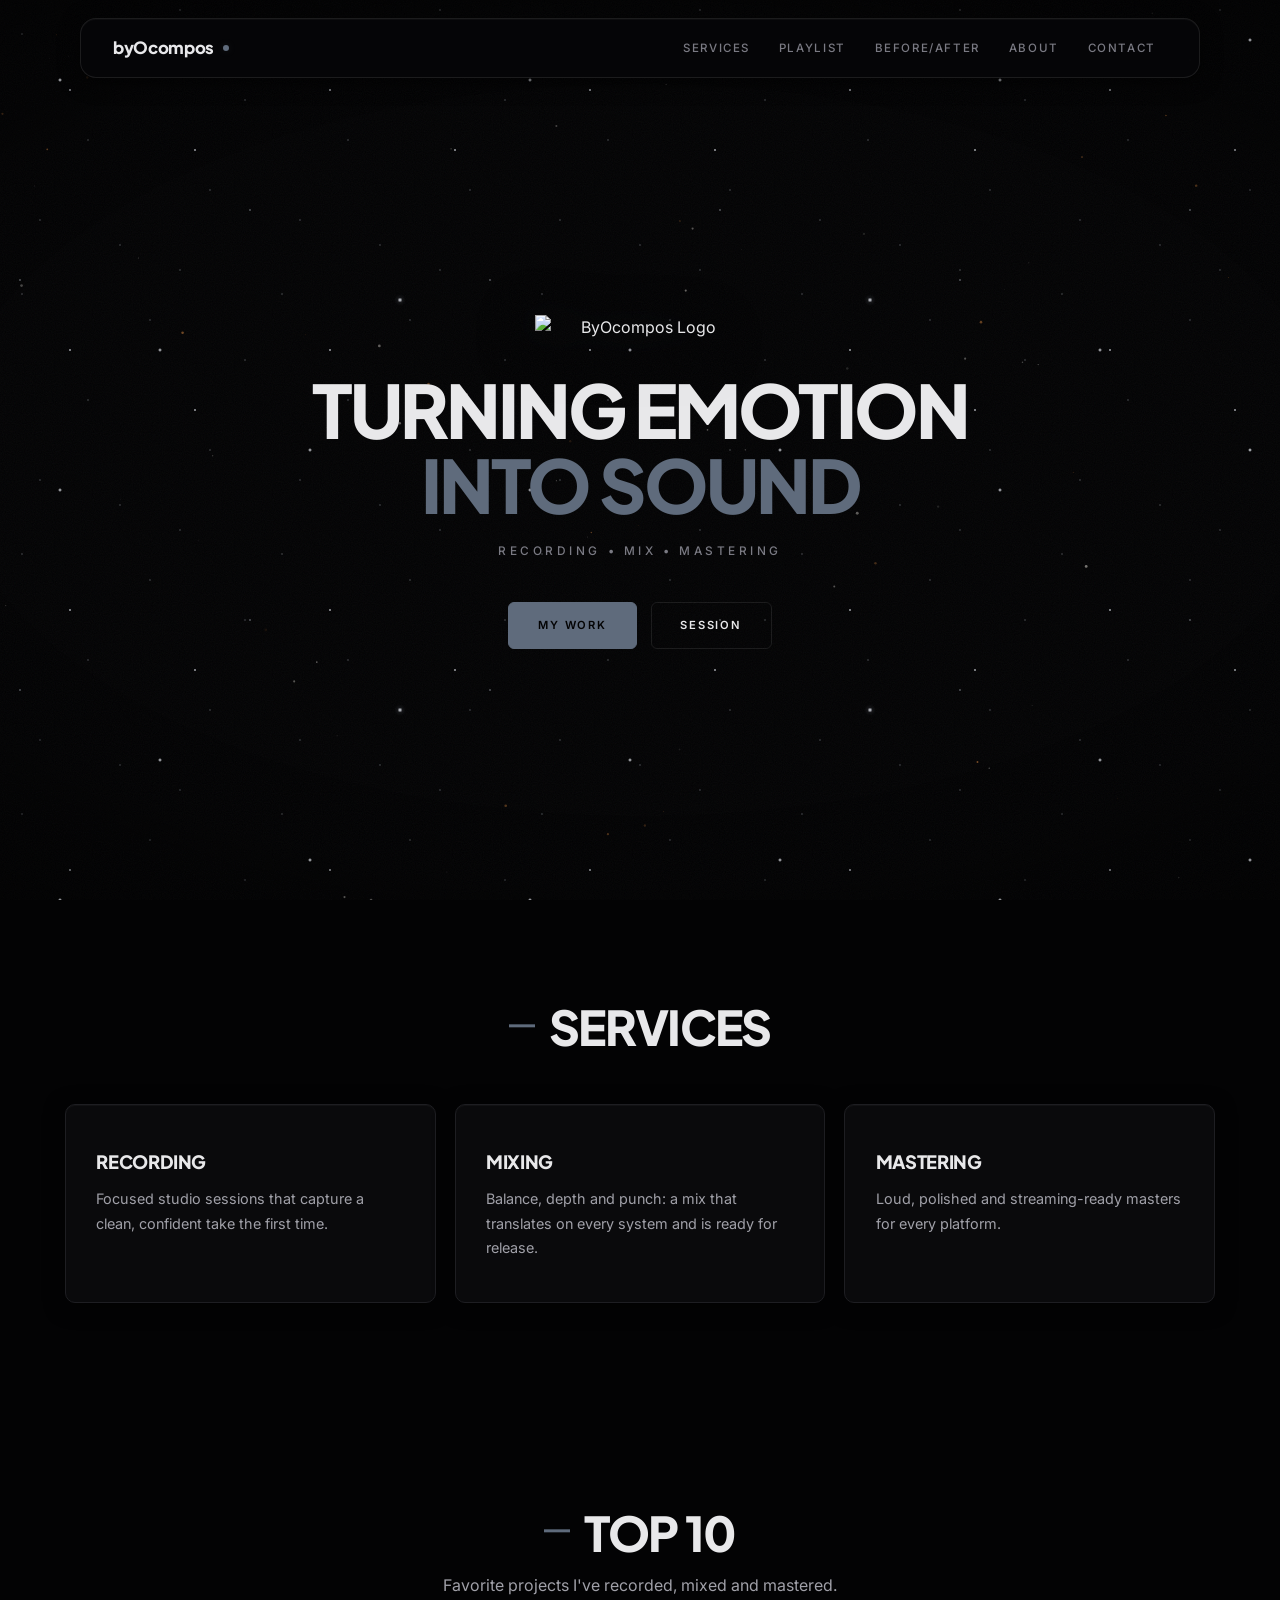
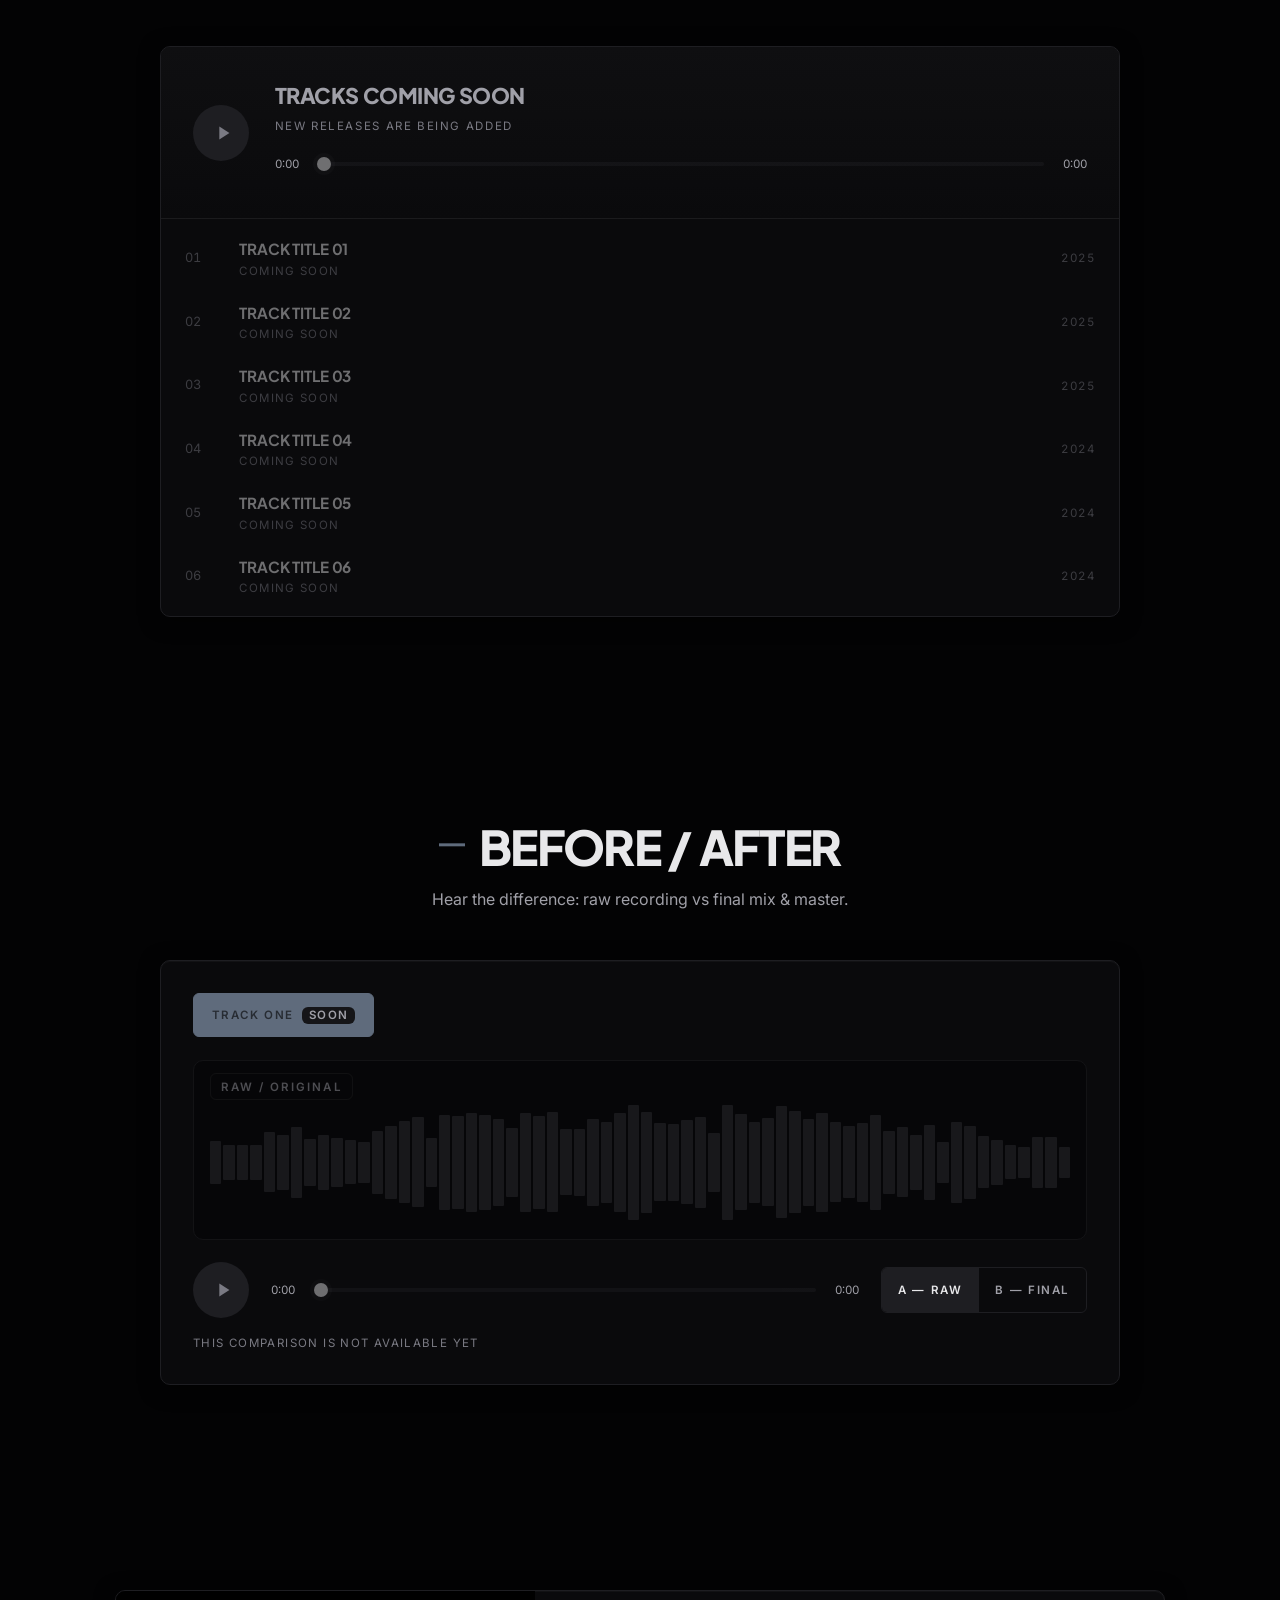
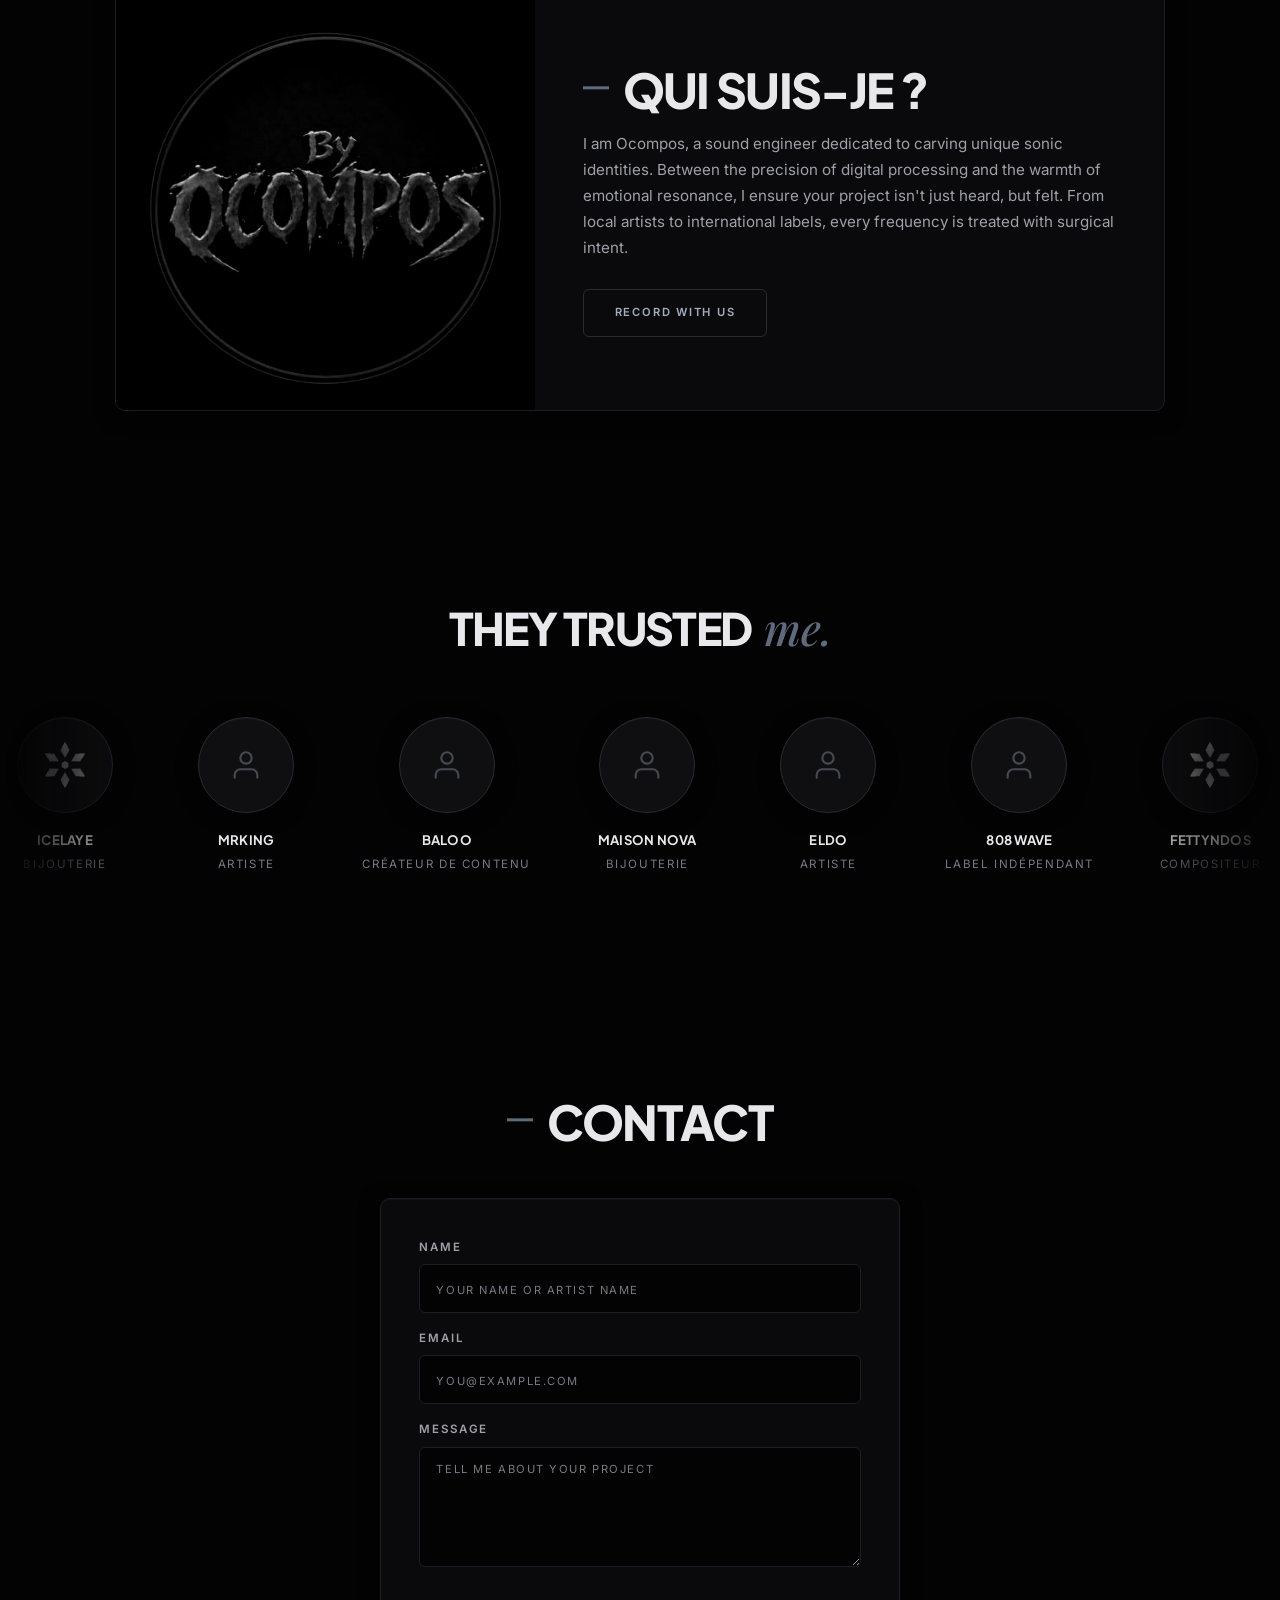
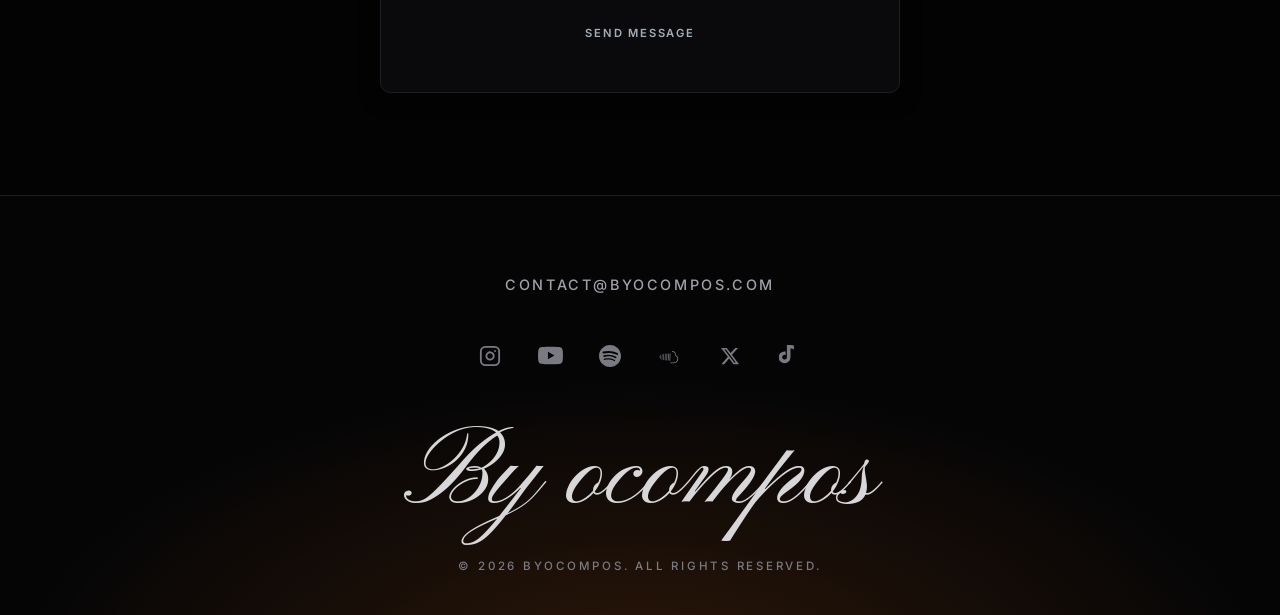
==== index.html @ 49b9fc04 "Snapshot site before portfolio refactor Co-Authored-By: Claude Opus 5.5 <noreply@anthropic.com>" ====
<!DOCTYPE html>
<html lang="en">

<head>
  <meta charset="utf-8" />
  <meta name="viewport" content="width=device-width, initial-scale=1" />
  <title>By Ocompos — Audio Engineer | Mix, Mastering & Sound Design</title>
  <meta name="description"
    content="Professional audio engineer specializing in mixing, mastering, and sound design for artists and film." />

  <!-- SEO / Meta tags -->
  <link rel="canonical" href="https://byocompos.com/" />
  <link rel="icon" href="favicon.ico" type="image/x-icon" />

  <!-- Open Graph -->
  <meta property="og:type" content="website" />
  <meta property="og:url" content="https://byocompos.com/" />
  <meta property="og:title" content="ByOcompos — Audio Engineer" />
  <meta property="og:description"
    content="Professional audio engineer specializing in mixing, mastering, and sound design for artists and film." />
  <meta property="og:image" content="https://byocompos.com/og-image.jpg" />

  <!-- Twitter Card -->
  <meta name="twitter:card" content="summary_large_image" />
  <meta name="twitter:url" content="https://byocompos.com/" />
  <meta name="twitter:title" content="ByOcompos — Audio Engineer" />
  <meta name="twitter:description"
    content="Professional audio engineer specializing in mixing, mastering, and sound design for artists and film." />
  <meta name="twitter:image" content="https://byocompos.com/og-image.jpg" />

  <!-- Fonts -->
  <link rel="preconnect" href="https://fonts.googleapis.com">
  <link rel="preconnect" href="https://fonts.gstatic.com" crossorigin="anonymous">
  <link
    href="https://fonts.googleapis.com/css2?family=Roboto:wght@500;600&family=Inter:wght@400;500;600&family=Plus+Jakarta+Sans:wght@700;800&family=Playfair+Display:ital,wght@1,500&family=Pinyon+Script&display=swap"
    rel="stylesheet">

  <link rel="stylesheet" href="style.css">
</head>

<body>

  <a class="skip-link" href="#main">skip to content</a>

  <!-- Animated Background Canvas (kept for other sections) -->
  <canvas id="starfield"></canvas>

  <!-- Preloader -->
  <div id="preloader">
    <div class="loader-circle"></div>
  </div>

  <!-- Mobile Nav Overlay -->
  <div class="mobile-nav" id="mobile-nav">
    <a href="#services">services</a>
    <a href="#portfolio">portfolio</a>
    <a href="#sounds">sounds</a>
    <a href="#before-after">before/after</a>
    <a href="#trusted">clients</a>
    <a href="#about">about</a>
    <a href="#contact">contact</a>
  </div>

  <!-- Header -->
  <header>
    <div class="logo-txt">by<span> Ocompos</span></div>
    <nav aria-label="main">
      <a href="#services">Services</a>
      <a href="#sounds">Playlist</a>
      <a href="#before-after">Before/After</a>
      <a href="#about">About</a>
      <a href="#contact">Contact</a>
    </nav>
    <button class="hamburger" type="button" aria-label="menu" aria-expanded="false" aria-controls="mobile-nav">
      <span></span><span></span><span></span>
    </button>
  </header>
    
  <main id="main">
    <!-- ========================================== -->
    <!-- HERO SECTION - 3D Interactive -->
    <!-- ========================================== -->
    <section class="hero" id="home">
      <div class="hero-container" id="hero3d">
        <!-- Starry background -->
        <div class="stars"></div>

        <!-- 3D Content -->
        <div class="hero-content" id="heroContent">
          <!-- Centered Hero Logo -->
          <div class="hero-logo-container">
            <img src="resource/logo-remove" alt="ByOcompos Logo" class="hero-logo" />
          </div>

          <h1 class="title">
            Turning Emotion <span class="highlight">Into Sound</span>
          </h1>

          <p class="subtitle">Recording • Mix • Mastering </p>

          <div>
            <a href="#sounds" class="btn btn-filled">My Work</a>
            <a href="#contact" class="btn btn-outline">Session</a>
          </div>
        </div>
      </div>
    </section>

    <!-- Services -->
    <section id="services">
      <h2 class="section-title reveal">services</h2>
      <div class="svc-grid">
        <div class="svc-item reveal">
          <h3>Recording</h3>
          <p>Focused studio sessions that capture a clean, confident take the first time.</p>
        </div>
        <div class="svc-item reveal">
          <h3>Mixing</h3>
          <p>Balance, depth and punch: a mix that translates on every system and is ready for release.</p>
        </div>
        <div class="svc-item reveal">
          <h3>Mastering</h3>
          <p>Loud, polished and streaming-ready masters for every platform.</p>
        </div>
      </div>
    </section>
    <!-- ========================================== -->
    <!-- tOP SONGS BY ME -->
    <!-- To add a track: copy one <li>, bump the number, point data-audio at the file. -->
    <!-- ========================================== -->
    <section id="sounds">
      <div class="sec-head reveal">
        <h2 class="section-title">TOP 10  </h2>
        <p class="sec-desc">Favorite  projects I've recorded, mixed and mastered.</p>
      </div>

      <div class="player reveal" data-player>
        <div class="player-main">
          <button class="player-toggle" type="button" aria-label="play" disabled>
            <svg class="icon-play" viewBox="0 0 24 24" aria-hidden="true"><path d="M8 5v14l11-7z" /></svg>
            <svg class="icon-pause" viewBox="0 0 24 24" aria-hidden="true"><path d="M6 5h4v14H6zM14 5h4v14h-4z" /></svg>
          </button>
          <div class="player-info">
            <p class="now-title">track</p>
            <p class="now-meta">&nbsp;</p>
            <div class="seek-row">
              <time class="t-cur">0:00</time>
              <input class="seek" type="range" min="0" max="100" step="0.1" value="0" aria-label="seek" disabled />
              <time class="t-dur">0:00</time>
            </div>
          </div>
        </div>

        <ol class="playlist">
          <li style="--i:1;">
            <button class="track" type="button" data-audio="resource/audio/track-01.mp3" data-title="Track title 01"
              data-meta="Mix &amp; Master · Afrobeat" data-year="2025">
              <span class="track-num">01</span>
              <span class="eq" aria-hidden="true"><i></i><i></i><i></i></span>
              <span class="track-text">
                <span class="track-title">Track title 01</span>
                <span class="track-meta">Mix &amp; Master · Afrobeat</span>
              </span>
              <span class="track-year">2025</span>
            </button>
          </li>
          <li style="--i:2;">
            <button class="track" type="button" data-audio="resource/audio/track-02.mp3" data-title="Track title 02"
              data-meta="Mix · Drill" data-year="2025">
              <span class="track-num">02</span>
              <span class="eq" aria-hidden="true"><i></i><i></i><i></i></span>
              <span class="track-text">
                <span class="track-title">Track title 02</span>
                <span class="track-meta">Mix · Drill</span>
              </span>
              <span class="track-year">2025</span>
            </button>
          </li>
          <li style="--i:3;">
            <button class="track" type="button" data-audio="resource/audio/track-03.mp3" data-title="Track title 03"
              data-meta="Recording · Rap" data-year="2025">
              <span class="track-num">03</span>
              <span class="eq" aria-hidden="true"><i></i><i></i><i></i></span>
              <span class="track-text">
                <span class="track-title">Track title 03</span>
                <span class="track-meta">Recording · Rap</span>
              </span>
              <span class="track-year">2025</span>
            </button>
          </li>
          <li style="--i:4;">
            <button class="track" type="button" data-audio="resource/audio/track-04.mp3" data-title="Track title 04"
              data-meta="Mastering · R&amp;B" data-year="2024">
              <span class="track-num">04</span>
              <span class="eq" aria-hidden="true"><i></i><i></i><i></i></span>
              <span class="track-text">
                <span class="track-title">Track title 04</span>
                <span class="track-meta">Mastering · R&amp;B</span>
              </span>
              <span class="track-year">2024</span>
            </button>
          </li>
          <li style="--i:5;">
            <button class="track" type="button" data-audio="resource/audio/track-05.mp3" data-title="Track title 05"
              data-meta="Mix &amp; Master · Trap" data-year="2024">
              <span class="track-num">05</span>
              <span class="eq" aria-hidden="true"><i></i><i></i><i></i></span>
              <span class="track-text">
                <span class="track-title">Track title 05</span>
                <span class="track-meta">Mix &amp; Master · Trap</span>
              </span>
              <span class="track-year">2024</span>
            </button>
          </li>
          <li style="--i:6;">
            <button class="track" type="button" data-audio="resource/audio/track-06.mp3" data-title="Track title 06"
              data-meta="Mix · Afrobeat" data-year="2024">
              <span class="track-num">06</span>
              <span class="eq" aria-hidden="true"><i></i><i></i><i></i></span>
              <span class="track-text">
                <span class="track-title">Track title 06</span>
                <span class="track-meta">Mix · Afrobeat</span>
              </span>
              <span class="track-year">2024</span>
            </button>
          </li>
        </ol>
        <p class="sr-only" aria-live="polite" data-player-status></p>
      </div>
    </section>

    <!-- ========================================== -->
    <!-- BEFORE / AFTER -->
    <!-- Each .ab-pair needs a raw file (data-before) and a final file (data-after) of the same length. -->
    <!-- ========================================== -->
    <section id="before-after">
      <div class="sec-head reveal">
        <!-- <p class="eyebrow">02 / before &amp; after</p> -->
        <h2 class="section-title">before / after</h2>
        <p class="sec-desc">Hear the difference: raw recording vs final mix &amp; master.</p>
      </div>

      <div class="ab reveal" data-ab>
        <div class="ab-tabs" role="tablist" aria-label="comparison tracks"></div>

        <div class="ab-pair" data-before="resource/audio/before-1.mp3" data-after="resource/audio/after-1.mp3"
          data-title="Track one"></div>
        

        <div class="ab-stage">
          <div class="ab-visual" aria-hidden="true">
            <span class="ab-label">RAW / ORIGINAL</span>
            <div class="ab-bars"></div>
          </div>

          <div class="ab-controls">
            <button class="player-toggle ab-play" type="button" aria-label="play" disabled>
              <svg class="icon-play" viewBox="0 0 24 24" aria-hidden="true"><path d="M8 5v14l11-7z" /></svg>
              <svg class="icon-pause" viewBox="0 0 24 24" aria-hidden="true"><path d="M6 5h4v14H6zM14 5h4v14h-4z" /></svg>
            </button>
            <div class="seek-row">
              <time class="t-cur">0:00</time>
              <input class="seek" type="range" min="0" max="100" step="0.1" value="0" aria-label="seek" disabled />
              <time class="t-dur">0:00</time>
            </div>
            <div class="ab-toggle" role="group" aria-label="version">
              <button type="button" class="ab-opt" data-side="raw" aria-pressed="true">A — raw</button>
              <button type="button" class="ab-opt" data-side="final" aria-pressed="false">B — final</button>
            </div>
          </div>
          <p class="ab-note" data-ab-status>loading…</p>
        </div>
      </div>
    </section>
    <!-- About -->
    <section id="about">
      <div class="about-container reveal">
        <div class="about-img">
          <img loading="lazy" decoding="async" src="resource/logo.jpeg" alt="Portrait of Ocompos"
            onerror="this.onerror=null; this.src='data:image/svg+xml;utf8,<svg xmlns=\'http://www.w3.org/2000/svg\' width=\'100%\' height=\'100%\'><rect width=\'100%\' height=\'100%\' fill=\'#070a10\'/></svg>'" />
        </div>
        <div class="about-content">
          <h2 class="section-title" style="text-align: left; margin-bottom: 1rem;">qui suis-je ?</h2>
          <p style="font-weight: 400; line-height: 1.7; color: var(--text-secondary);">
            I am Ocompos, a sound engineer dedicated to carving unique sonic identities.
            Between the precision of digital processing and the warmth of emotional resonance,
            I ensure your project isn't just heard, but felt. From local artists to international
            labels, every frequency is treated with surgical intent.
          </p>
          <!-- Pre-filled mailto -->
          <a href="mailto:contact@byocompos.com?subject=Inquiry:%20Free%20Quote&body=Hi%20Ocompos,%0A%0AI'm%20interested%20in%20your%20services.%20Here%20are%20the%20details%20of%20my%20project:%0A%0A"
            class="glass-btn hover-scale">Record with us</a>
        </div>
      </div>
    </section>
    <!-- ========================================== -->
    <!-- THEY TRUSTED ME SECTION -->
    <!-- ========================================== -->
    <section id="trusted" class="trusted-section">
      <div class="trusted-header reveal">
        <h2 class="trusted-title">they trusted <span class="purple-italic">me.</span></h2>
      </div>

      <div class="carousel-wrapper">
        <div class="carousel-track">
          <!-- Client 1: Icelaye -->
          <div class="client-item">
            <div class="client-avatar-ring">
              <img src="" alt="Icelaye" class="client-avatar-img" />
              <div class="avatar-placeholder-icon">
                <!-- Faceted Diamond Flower Emblem for Icelaye -->
                <svg width="68" height="68" viewBox="0 0 100 100" fill="none" xmlns="http://www.w3.org/2000/svg">
                  <polygon points="50,44 55,47 55,53 50,56 45,53 45,47" fill="#ffffff" opacity="0.95" />
                  <!-- 6 Diamond Facets -->
                  <g transform="translate(50,50) rotate(0) translate(-50,-50)">
                    <polygon points="50,16 57,28 50,40 43,28" fill="#ffffff" opacity="0.9" stroke="#000000"
                      stroke-width="0.6" />
                    <polygon points="50,16 54,23 50,30 46,23" fill="#ffffff" />
                  </g>
                  <g transform="translate(50,50) rotate(60) translate(-50,-50)">
                    <polygon points="50,16 57,28 50,40 43,28" fill="#ffffff" opacity="0.9" stroke="#000000"
                      stroke-width="0.6" />
                    <polygon points="50,16 54,23 50,30 46,23" fill="#ffffff" />
                  </g>
                  <g transform="translate(50,50) rotate(120) translate(-50,-50)">
                    <polygon points="50,16 57,28 50,40 43,28" fill="#ffffff" opacity="0.9" stroke="#000000"
                      stroke-width="0.6" />
                    <polygon points="50,16 54,23 50,30 46,23" fill="#ffffff" />
                  </g>
                  <g transform="translate(50,50) rotate(180) translate(-50,-50)">
                    <polygon points="50,16 57,28 50,40 43,28" fill="#ffffff" opacity="0.9" stroke="#000000"
                      stroke-width="0.6" />
                    <polygon points="50,16 54,23 50,30 46,23" fill="#ffffff" />
                  </g>
                  <g transform="translate(50,50) rotate(240) translate(-50,-50)">
                    <polygon points="50,16 57,28 50,40 43,28" fill="#ffffff" opacity="0.9" stroke="#000000"
                      stroke-width="0.6" />
                    <polygon points="50,16 54,23 50,30 46,23" fill="#ffffff" />
                  </g>
                  <g transform="translate(50,50) rotate(300) translate(-50,-50)">
                    <polygon points="50,16 57,28 50,40 43,28" fill="#ffffff" opacity="0.9" stroke="#000000"
                      stroke-width="0.6" />
                    <polygon points="50,16 54,23 50,30 46,23" fill="#ffffff" />
                  </g>
                </svg>
              </div>
            </div>
            <div class="client-info">
              <span class="client-name">Icelaye</span>
              <span class="client-role">Bijouterie</span>
            </div>
          </div>

          <!-- Client 2: MRKing -->
          <div class="client-item">
            <div class="client-avatar-ring">
              <img src="" alt="MRKing" class="client-avatar-img" />
              <div class="avatar-placeholder-icon">
                <svg width="34" height="34" viewBox="0 0 24 24" fill="none" stroke="var(--accent-light)" stroke-width="1.5"
                  stroke-linecap="round" stroke-linejoin="round" opacity="0.75">
                  <path d="M20 21v-2a4 4 0 0 0-4-4H8a4 4 0 0 0-4 4v2"></path>
                  <circle cx="12" cy="7" r="4"></circle>
                </svg>
              </div>
            </div>
            <div class="client-info">
              <span class="client-name">MRKing</span>
              <span class="client-role">Artiste</span>
            </div>
          </div>

          <!-- Client 3: Baloo -->
          <div class="client-item">
            <div class="client-avatar-ring">
              <img src="" alt="Baloo" class="client-avatar-img" />
              <div class="avatar-placeholder-icon">
                <svg width="34" height="34" viewBox="0 0 24 24" fill="none" stroke="var(--accent-light)" stroke-width="1.5"
                  stroke-linecap="round" stroke-linejoin="round" opacity="0.75">
                  <path d="M20 21v-2a4 4 0 0 0-4-4H8a4 4 0 0 0-4 4v2"></path>
                  <circle cx="12" cy="7" r="4"></circle>
                </svg>
              </div>
            </div>
            <div class="client-info">
              <span class="client-name">Baloo</span>
              <span class="client-role">Créateur de contenu</span>
            </div>
          </div>

          <!-- Client 4: Maison Nova -->
          <div class="client-item">
            <div class="client-avatar-ring">
              <img src="" alt="Maison Nova" class="client-avatar-img" />
              <div class="avatar-placeholder-icon">
                <svg width="34" height="34" viewBox="0 0 24 24" fill="none" stroke="var(--accent-light)" stroke-width="1.5"
                  stroke-linecap="round" stroke-linejoin="round" opacity="0.75">
                  <path d="M20 21v-2a4 4 0 0 0-4-4H8a4 4 0 0 0-4 4v2"></path>
                  <circle cx="12" cy="7" r="4"></circle>
                </svg>
              </div>
            </div>
            <div class="client-info">
              <span class="client-name">Maison Nova</span>
              <span class="client-role">Bijouterie</span>
            </div>
          </div>

          <!-- Client 5: Eldo -->
          <div class="client-item">
            <div class="client-avatar-ring">
              <img src="" alt="Eldo" class="client-avatar-img" />
              <div class="avatar-placeholder-icon">
                <svg width="34" height="34" viewBox="0 0 24 24" fill="none" stroke="var(--accent-light)" stroke-width="1.5"
                  stroke-linecap="round" stroke-linejoin="round" opacity="0.75">
                  <path d="M20 21v-2a4 4 0 0 0-4-4H8a4 4 0 0 0-4 4v2"></path>
                  <circle cx="12" cy="7" r="4"></circle>
                </svg>
              </div>
            </div>
            <div class="client-info">
              <span class="client-name">Eldo</span>
              <span class="client-role">Artiste</span>
            </div>
          </div>

          <!-- Client 6: 808 Wave -->
          <div class="client-item">
            <div class="client-avatar-ring">
              <img src="" alt="808 Wave" class="client-avatar-img" />
              <div class="avatar-placeholder-icon">
                <svg width="34" height="34" viewBox="0 0 24 24" fill="none" stroke="var(--accent-light)" stroke-width="1.5"
                  stroke-linecap="round" stroke-linejoin="round" opacity="0.75">
                  <path d="M20 21v-2a4 4 0 0 0-4-4H8a4 4 0 0 0-4 4v2"></path>
                  <circle cx="12" cy="7" r="4"></circle>
                </svg>
              </div>
            </div>
            <div class="client-info">
              <span class="client-name">808 Wave</span>
              <span class="client-role">Label Indépendant</span>
            </div>
          </div>

          <!-- ============================================== -->
          <!-- DUPLICATE SET FOR SEAMLESS INFINITE LOOPING -->
          <!-- ============================================== -->

          <!-- Client 1 Duplicate: Icelaye -->
          <div class="client-item" aria-hidden="true">
            <div class="client-avatar-ring">
              <img src="" alt="Icelaye" class="client-avatar-img" />
              <div class="avatar-placeholder-icon">
                <svg width="68" height="68" viewBox="0 0 100 100" fill="none" xmlns="http://www.w3.org/2000/svg">
                  <polygon points="50,44 55,47 55,53 50,56 45,53 45,47" fill="#ffffff" opacity="0.95" />
                  <g transform="translate(50,50) rotate(0) translate(-50,-50)">
                    <polygon points="50,16 57,28 50,40 43,28" fill="#ffffff" opacity="0.9" stroke="#000000"
                      stroke-width="0.6" />
                    <polygon points="50,16 54,23 50,30 46,23" fill="#ffffff" />
                  </g>
                  <g transform="translate(50,50) rotate(60) translate(-50,-50)">
                    <polygon points="50,16 57,28 50,40 43,28" fill="#ffffff" opacity="0.9" stroke="#000000"
                      stroke-width="0.6" />
                    <polygon points="50,16 54,23 50,30 46,23" fill="#ffffff" />
                  </g>
                  <g transform="translate(50,50) rotate(120) translate(-50,-50)">
                    <polygon points="50,16 57,28 50,40 43,28" fill="#ffffff" opacity="0.9" stroke="#000000"
                      stroke-width="0.6" />
                    <polygon points="50,16 54,23 50,30 46,23" fill="#ffffff" />
                  </g>
                  <g transform="translate(50,50) rotate(180) translate(-50,-50)">
                    <polygon points="50,16 57,28 50,40 43,28" fill="#ffffff" opacity="0.9" stroke="#000000"
                      stroke-width="0.6" />
                    <polygon points="50,16 54,23 50,30 46,23" fill="#ffffff" />
                  </g>
                  <g transform="translate(50,50) rotate(240) translate(-50,-50)">
                    <polygon points="50,16 57,28 50,40 43,28" fill="#ffffff" opacity="0.9" stroke="#000000"
                      stroke-width="0.6" />
                    <polygon points="50,16 54,23 50,30 46,23" fill="#ffffff" />
                  </g>
                  <g transform="translate(50,50) rotate(300) translate(-50,-50)">
                    <polygon points="50,16 57,28 50,40 43,28" fill="#ffffff" opacity="0.9" stroke="#000000"
                      stroke-width="0.6" />
                    <polygon points="50,16 54,23 50,30 46,23" fill="#ffffff" />
                  </g>
                </svg>
              </div>
            </div>
            <div class="client-info">
              <span class="client-name">Fettyndos </span>
              <span class="client-role">Compositeur</span>
            </div>
          </div>

          <!-- Client 2 Duplicate: MRKing -->
          <div class="client-item" aria-hidden="true">
            <div class="client-avatar-ring">
              <img src="" alt="MRKing" class="client-avatar-img" />
              <div class="avatar-placeholder-icon">
                <svg width="34" height="34" viewBox="0 0 24 24" fill="none" stroke="var(--accent-light)" stroke-width="1.5"
                  stroke-linecap="round" stroke-linejoin="round" opacity="0.75">
                  <path d="M20 21v-2a4 4 0 0 0-4-4H8a4 4 0 0 0-4 4v2"></path>
                  <circle cx="12" cy="7" r="4"></circle>
                </svg>
              </div>
            </div>
            <div class="client-info">
              <span class="client-name">MRKing</span>
              <span class="client-role">Artiste</span>
            </div>
          </div>

          <!-- Client 3 Duplicate: Baloo -->
          <div class="client-item" aria-hidden="true">
            <div class="client-avatar-ring">
              <img src="" alt="Baloo" class="client-avatar-img" />
              <div class="avatar-placeholder-icon">
                <svg width="34" height="34" viewBox="0 0 24 24" fill="none" stroke="var(--accent-light)" stroke-width="1.5"
                  stroke-linecap="round" stroke-linejoin="round" opacity="0.75">
                  <path d="M20 21v-2a4 4 0 0 0-4-4H8a4 4 0 0 0-4 4v2"></path>
                  <circle cx="12" cy="7" r="4"></circle>
                </svg>
              </div>
            </div>
            <div class="client-info">
              <span class="client-name">Slim Sandro</span>
              <span class="client-role">Artist</span>
            </div>
          </div>

          <!-- Client 4 bibiboi -->
          <div class="client-item" aria-hidden="true">
            <div class="client-avatar-ring">
              <img src="" alt="Maison Nova" class="client-avatar-img" />
              <div class="avatar-placeholder-icon">
                <svg width="34" height="34" viewBox="0 0 24 24" fill="none" stroke="var(--accent-light)" stroke-width="1.5"
                  stroke-linecap="round" stroke-linejoin="round" opacity="0.75">
                  <path d="M20 21v-2a4 4 0 0 0-4-4H8a4 4 0 0 0-4 4v2"></path>
                  <circle cx="12" cy="7" r="4"></circle>
                </svg>
              </div>
            </div>
            <div class="client-info">
              <span class="client-name">BIBIBOI</span>
              <span class="client-role">Artist</span>
            </div>
          </div>

          <!-- Client CARTY -->
          <div class="client-item" aria-hidden="true">
            <div class="client-avatar-ring">
              <img src="" alt="Eldo" class="client-avatar-img" />
              <div class="avatar-placeholder-icon">
                <svg width="34" height="34" viewBox="0 0 24 24" fill="none" stroke="var(--accent-light)" stroke-width="1.5"
                  stroke-linecap="round" stroke-linejoin="round" opacity="0.75">
                  <path d="M20 21v-2a4 4 0 0 0-4-4H8a4 4 0 0 0-4 4v2"></path>
                  <circle cx="12" cy="7" r="4"></circle>
                </svg>
              </div>
            </div>
            <div class="client-info">
              <span class="client-name">CARTY</span>
              <span class="client-role">Artiste</span>
            </div>
          </div>

          <!-- trappish -->
          <div class="client-item" aria-hidden="true">
            <div class="client-avatar-ring">
              <img src="" alt="808 Wave" class="client-avatar-img" />
              <div class="avatar-placeholder-icon">
                <svg width="34" height="34" viewBox="0 0 24 24" fill="none" stroke="var(--accent-light)" stroke-width="1.5"
                  stroke-linecap="round" stroke-linejoin="round" opacity="0.75">
                  <path d="M20 21v-2a4 4 0 0 0-4-4H8a4 4 0 0 0-4 4v2"></path>
                  <circle cx="12" cy="7" r="4"></circle>
                </svg>
              </div>
            </div>
            <div class="client-info">
              <span class="client-name">TRapish</span>
              <span class="client-role">Label Indépendant</span>
            </div>
          </div>
        </div>
      </div>
    </section>


    <!-- Contact Form Section -->
    <section id="contact">
      <h2 class="section-title reveal">contact</h2>
      <form class="contact-form reveal"
        onsubmit="event.preventDefault(); alert('Thank you for your message! ByOcompos will get back to you shortly.'); this.reset();">
        <label class="field-label" for="contact-name">name</label>
        <input type="text" id="contact-name" name="name" placeholder="your name or artist name" autocomplete="name" required />
        <label class="field-label" for="contact-email">email</label>
        <input type="email" id="contact-email" name="email" placeholder="you@example.com" autocomplete="email" required />
        <label class="field-label" for="contact-message">message</label>
        <textarea name="message" id="contact-message" placeholder="tell me about your project" rows="5" required></textarea>
        <button type="submit" class="glass-btn hover-scale"
          style="width: 100%; border: none; cursor: pointer; text-align: center;">send message</button>
      </form>
    </section>

    <!-- ========================================== -->
    <!-- LUXURY PURPLE FOOTER BANNER -->
    <!-- ========================================== -->
    <footer class="purple-footer reveal">
      <div class="footer-inner">
        <a href="mailto:contact@byocompos.com" class="footer-email">contact@byocompos.com</a>

        <div class="footer-socials">
          <!-- Instagram -->
          <a href="https://instagram.com" target="_blank" rel="noopener" aria-label="Instagram">
            <svg width="22" height="22" viewBox="0 0 24 24" fill="none" stroke="currentColor" stroke-width="2"
              stroke-linecap="round" stroke-linejoin="round">
              <rect x="2" y="2" width="20" height="20" rx="5" ry="5"></rect>
              <path d="M16 11.37A4 4 0 1 1 12.63 8 4 4 0 0 1 16 11.37z"></path>
              <line x1="17.5" y1="6.5" x2="17.51" y2="6.5"></line>
            </svg>
          </a>

          <!-- YouTube -->
          <a href="https://youtube.com" target="_blank" rel="noopener" aria-label="YouTube">
            <svg width="25" height="25" viewBox="0 0 24 24" fill="currentColor">
              <path
                d="M23.498 6.186a3.016 3.016 0 0 0-2.122-2.136C19.505 3.545 12 3.545 12 3.545s-7.505 0-9.377.505A3.017 3.017 0 0 0 .502 6.186C0 8.07 0 12 0 12s0 3.93.502 5.814a3.016 3.016 0 0 0 2.122 2.136c1.871.505 9.376.505 9.376.505s7.505 0 9.377-.505a3.015 3.015 0 0 0 2.122-2.136C24 15.93 24 12 24 12s0-3.93-.502-5.814zM9.545 15.568V8.432L15.818 12l-6.273 3.568z" />
            </svg>
          </a>

          <!-- Spotify -->
          <a href="https://spotify.com" target="_blank" rel="noopener" aria-label="Spotify">
            <svg width="22" height="22" viewBox="0 0 24 24" fill="currentColor">
              <path
                d="M12 0C5.4 0 0 5.4 0 12s5.4 12 12 12 12-5.4 12-12S18.66 0 12 0zm5.521 17.34c-.24.359-.66.48-1.021.24-2.82-1.74-6.36-2.101-10.561-1.141-.418.122-.779-.179-.899-.539-.12-.421.18-.78.54-.9 4.56-1.021 8.52-.6 11.64 1.32.42.18.479.659.301 1.02zm1.44-3.3c-.301.42-.841.6-1.262.3-3.239-1.98-8.159-2.58-11.939-1.38-.479.12-1.02-.12-1.14-.6-.12-.48.12-1.021.6-1.141C9.6 9.9 15 10.561 18.72 12.84c.361.181.54.78.241 1.2zm.12-3.36C15.24 8.4 8.82 8.16 5.16 9.301c-.6.179-1.2-.181-1.38-.721-.18-.601.18-1.2.72-1.381 4.26-1.26 11.28-1.02 15.721 1.621.539.3.719 1.02.419 1.56-.299.421-1.02.599-1.559.3z" />
            </svg>
          </a>

          <!-- SoundCloud -->
          <a href="https://soundcloud.com" target="_blank" rel="noopener" aria-label="SoundCloud">
            <svg width="24" height="24" viewBox="0 0 24 24" fill="currentColor">
              <path
                d="M1.175 12.225c-.051 0-.094.044-.102.102L.89 13.9c-.006.059.037.102.088.102h.197c.051 0 .095-.043.102-.102l.183-1.573c.007-.058-.036-.102-.088-.102h-.197zm1.37-1.35c-.066 0-.117.051-.124.124l-.248 3.999c-.007.073.044.124.11.124h.262c.066 0 .117-.051.125-.124l.248-3.999c.007-.073-.044-.124-.11-.124h-.263zm1.533-.679c-.073 0-.131.059-.138.139l-.278 5.378c-.007.08.051.139.124.139h.292c.073 0 .131-.059.139-.139l.277-5.378c.007-.08-.051-.139-.124-.139h-.292zm1.569-.307c-.08 0-.146.066-.153.153l-.299 5.992c-.007.088.059.153.139.153h.314c.08 0 .146-.065.153-.153l.299-5.992c.007-.087-.058-.153-.139-.153h-.314zm1.57-.146c-.087 0-.16.073-.168.168l-.306 6.284c-.007.095.066.168.153.168h.329c.087 0 .16-.073.168-.168l.306-6.284c.008-.095-.065-.168-.153-.168h-.329zm1.569-.11c-.095 0-.175.08-.182.182l-.299 6.503c-.007.102.073.182.168.182h.343c.095 0 .175-.08.182-.182l.299-6.503c.008-.102-.073-.182-.167-.182h-.344zm1.57-.044c-.102 0-.189.088-.197.197l-.277 6.591c-.008.109.08.197.182.197h.358c.102 0 .19-.088.197-.197l.277-6.591c.008-.109-.08-.197-.182-.197h-.358zm1.577-.087c-.109 0-.204.095-.212.212l-.248 6.766c-.007.117.088.212.197.212h.372c.11 0 .204-.095.212-.212l.248-6.766c.007-.117-.088-.212-.197-.212h-.372zm4.014-2.883c-.453 0-.89.095-1.292.27-.248.11-.475.248-.686.416-.146.117-.182.292-.124.46.058.16.211.255.379.24.124-.014.248-.036.379-.036 1.489 0 2.7 1.212 2.7 2.7 0 .263-.044.518-.117.759-.058.197.029.408.211.496 1.139.547 1.934 1.708 1.934 3.058 0 1.883-1.533 3.416-3.416 3.416h-3.46c-.124 0-.226.102-.226.226v.438c0 .124.102.226.226.226h3.46c2.372 0 4.306-1.934 4.306-4.306 0-1.635-.919-3.073-2.284-3.795.036-.204.058-.416.058-.628 0-2.029-1.649-3.679-3.679-3.679z" />
            </svg>
          </a>

          <!-- X (Twitter) -->
          <a href="https://x.com" target="_blank" rel="noopener" aria-label="X">
            <svg width="20" height="20" viewBox="0 0 24 24" fill="currentColor">
              <path
                d="M18.244 2.25h3.308l-7.227 8.26 8.502 11.24H16.17l-5.214-6.817L4.99 21.75H1.68l7.73-8.835L1.254 2.25H8.08l4.713 6.231zm-1.161 17.52h1.833L7.084 4.126H5.117z" />
            </svg>
          </a>

          <!-- TikTok -->
          <a href="https://tiktok.com" target="_blank" rel="noopener" aria-label="TikTok">
            <svg width="22" height="22" viewBox="0 0 24 24" fill="currentColor">
              <path
                d="M12.525.02c1.31 0 2.6.22 3.8.64v3.91a8.4 8.4 0 0 1-3.8-.9v9.75a6.45 6.45 0 1 1-6.45-6.45c.42 0 .84.04 1.25.13v3.94a2.53 2.53 0 1 0 1.28 2.38V.02h3.92z" />
            </svg>
          </a>
        </div>

        <div class="footer-signature">By ocompos</div>
        <p class="footer-copy">© 2026 BYOCOMPOS. ALL RIGHTS RESERVED.</p>
      </div>
    </footer>
  </main>

  <!-- ========================================== -->
  <!-- VIDEO MODAL (YouTube) -->
  <!-- ========================================== -->
  <div id="video-modal" class="modal" role="dialog" aria-modal="true" aria-label="video player">
    <div class="modal-content">
      <button class="close-modal" type="button" aria-label="close">&times;</button>
      <iframe src="" allow="autoplay; encrypted-media" allowfullscreen></iframe>
    </div>
  </div>

  <script src="script.js"></script>

</body>

</html>
---- style.css ----
/* ==========================================================================
   BYOCOMPOS — "MASTERING ROOM"
   Warm near-black ground, signal-amber accent, matte equipment panels.
   No glassmorphism: surfaces are solid with a bevel hairline, the way rack
   gear is, not translucent. Legends are set like console labelling.
   ========================================================================== */

/* ==========================================================================
   TOKENS
   ========================================================================== */
:root {
  /* --- Ground: neutral graphite. Darker, no blue cast. --- */
  --ink-900: #08080a;
  --ink-850: #0c0c0e;
  --ink-800: #111113;
  --ink-700: #161618;
  --ink-600: #1d1d20;
  --ink-500: #26262a;
  --ink-400: #323237;
 
  /* --- Signal: muted steel-gray. Quiet accent, reads as "gray" not "blue". --- */
  --signal: #5f6b7c;             /* white text on this: ~5.1:1 */
  --signal-bright: #a3adbb;
  --signal-deep: #3d4552;
  --signal-wash: rgba(163, 173, 187, 0.07);
  --signal-line: rgba(163, 173, 187, 0.20);
  --signal-glow: rgba(163, 173, 187, 0.14);
 
  /* --- Type: neutral off-whites and grays. --- */
  --text-primary: #e8e8ea;
  --text-secondary: #a0a0a8;
  --text-muted: #7a7a83;         /* ~4.8:1 on --ink-900 */
 
  /* --- Structure --- */
  --hairline: rgba(255, 255, 255, 0.05);
  --hairline-strong: rgba(255, 255, 255, 0.09);
  --bevel: inset 0 1px 0 rgba(255, 255, 255, 0.03);
  --shadow-panel: 0 4px 20px rgba(0, 0, 0, 0.55);
  --shadow-raised: 0 12px 40px rgba(0, 0, 0, 0.70);
 
  /* --- Radii --- */
  --radius-sm: 6px;
  --radius-md: 10px;
  --radius-lg: 16px;
  --radius-xl: 24px;
  --radius-full: 9999px;
 
  /* --- Type stacks --- */
  --font-display: 'Plus Jakarta Sans', 'Inter', -apple-system, BlinkMacSystemFont, 'Segoe UI', sans-serif;
  --font-body: 'Inter', 'Roboto', -apple-system, BlinkMacSystemFont, 'Segoe UI', sans-serif;
  --font-legend: 'Inter', 'Roboto', ui-monospace, sans-serif;
  --font-script: 'Pinyon Script', cursive;
  --font-italic: 'Playfair Display', Georgia, serif;
 
  --ease: cubic-bezier(0.22, 0.8, 0.3, 1);
 
  /* Semantic roles */
  --surface-panel: var(--ink-800);
  --text-legend: 0.72rem;
  --control-size: 44px;
  --header-offset: 96px;
 
  /* --- Legacy aliases (unchanged names, remapped to graphite palette) --- */
  --black: var(--ink-900);
  --surface-base: var(--ink-900);
  --surface-1: var(--ink-800);
  --surface-2: var(--ink-700);
  --surface-3: var(--ink-600);
  --white: var(--text-primary);
  --accent: var(--signal);
  --accent-light: var(--signal-bright);
  --accent-cyan: var(--signal-bright);
  --accent-dark: var(--signal-deep);
  --accent-glow: var(--signal-glow);
  --tonal-container: var(--signal-wash);
  --tonal-outline: var(--signal-line);
  --tonal-hover: rgba(163, 173, 187, 0.12);
  --border: var(--hairline);
  --glass: var(--ink-700);
  --glass-bg: var(--ink-700);
  --glass-light: rgba(255, 255, 255, 0.025);
  --glass-border: var(--hairline);
  --glass-shadow: var(--shadow-panel);
  --glass-shadow-hover: var(--shadow-raised);
  --glass-blur: 0px;
}

/* ==========================================================================
   GLOBAL
   ========================================================================== */
* {
  box-sizing: border-box;
  margin: 0;
  padding: 0;
}

html {
  scroll-behavior: smooth;
}

body {
  background-color: var(--ink-900);
  color: var(--text-primary);
  font-family: var(--font-body);
  font-size: 16px;
  line-height: 1.6;
  overflow-x: hidden;
  -webkit-font-smoothing: antialiased;
  -moz-osx-font-smoothing: grayscale;
  position: relative;
  min-height: 100vh;
}

:focus-visible {
  outline: 2px solid var(--signal);
  outline-offset: 3px;
  border-radius: var(--radius-sm);
}

::selection {
  background: var(--signal);
  color: var(--ink-900);
}

/* Console legend — small, uppercase, widely tracked, like panel labelling. */
.port-label,
.footer-copy,
.work-meta,
.client-role {
  font-family: var(--font-legend);
}

/* ==========================================================================
   ROOM ATMOSPHERE
   Film grain + warm lamp wash replace the old 36-gradient starfield.
   ========================================================================== */
body::before {
  content: '';
  position: fixed;
  inset: 0;
  z-index: 0;
  pointer-events: none;
  opacity: 0.045;
  background-image: url("data:image/svg+xml,%3Csvg xmlns='http://www.w3.org/2000/svg' width='180' height='180'%3E%3Cfilter id='n'%3E%3CfeTurbulence type='fractalNoise' baseFrequency='0.9' numOctaves='3' stitchTiles='stitch'/%3E%3C/filter%3E%3Crect width='100%25' height='100%25' filter='url(%23n)'/%3E%3C/svg%3E");
  background-repeat: repeat;
  animation: grain-drift 6s steps(3) infinite;
}

@keyframes grain-drift {
  0%   { transform: translate3d(0, 0, 0); }
  33%  { transform: translate3d(-2%, 1%, 0); }
  66%  { transform: translate3d(1%, -2%, 0); }
  100% { transform: translate3d(0, 0, 0); }
}

/* Warm room light pooling from the corners, plus a vignette to close it in. */
body::after {
  content: '';
  position: fixed;
  inset: 0;
  z-index: 0;
  pointer-events: none;
  background-image:
    radial-gradient(60% 45% at 12% 8%, rgba(18, 6, 43, 0.09) 0%, transparent 70%),
    radial-gradient(55% 40% at 88% 72%, rgba(1, 5, 20, 0.08) 0%, transparent 68%),
    radial-gradient(120% 90% at 50% 50%, transparent 55%, rgba(0, 0, 0, 0.55) 100%);
  background-attachment: fixed;
}

header,
main,
footer,
section,
.hero-container,
.hero-content,
#starfield {
  position: relative;
  z-index: 1;
}

/* The canvas particles are coloured in script.js and still read cool-white.
   Muted here so they sit as faint dust rather than competing with the amber. */
#starfield {
  position: fixed;
  top: 0;
  left: 0;
  width: 100vw;
  height: 100vh;
  z-index: 0;
  pointer-events: none;
  background-color: transparent;
  opacity: 0.7;
}

/* ==========================================================================
   PRELOADER — a needle sweeping to zero
   ========================================================================== */
#preloader {
  position: fixed;
  inset: 0;
  background: var(--ink-900);
  z-index: 9999;
  display: flex;
  align-items: center;
  justify-content: center;
  transition: opacity 0.6s ease;
}

.loader-circle {
  width: 46px;
  height: 46px;
  border: 1px solid var(--ink-500);
  border-top-color: var(--signal);
  border-radius: 50%;
  animation: spin 0.85s linear infinite;
}

@keyframes spin {
  to { transform: rotate(360deg); }
}

/* ==========================================================================
   HEADER — a rack faceplate
   ========================================================================== */
header {
  position: fixed;
  top: 18px;
  left: 50%;
  transform: translateX(-50%);
  z-index: 95;               /* above .mobile-nav (90) so the hamburger stays reachable as a close button */
  height: 60px;
  width: 92%;
  max-width: 1120px;
  border-radius: var(--radius-lg);
  display: flex;
  align-items: center;
  justify-content: space-between;
  padding: 0 clamp(1rem, 3vw, 2rem);
  transition: height 0.25s var(--ease), background 0.25s ease, box-shadow 0.25s ease;
  background: rgba(16, 14, 12, 0.88);
  border: 1px solid var(--hairline-strong);
  box-shadow: var(--shadow-panel), var(--bevel);
  backdrop-filter: blur(10px);
  -webkit-backdrop-filter: blur(10px);
}

/* script.js block 2 toggles this class past 50px of scroll. */
header.is-scrolled {
  height: 56px;
  background: rgba(11, 10, 9, 0.95);
  border-color: var(--signal-line);
  box-shadow: var(--shadow-raised), var(--bevel);
}

.logo-txt {
  font-family: var(--font-display);
  font-weight: 800;
  font-size: 1.05rem;
  letter-spacing: -0.02em;
  text-transform:none;
  color: var(--text-primary);
  text-decoration: none;
  display: inline-flex;
  align-items: center;
}

.logo-txt span {
  color: var(--text-primary);
}

/* Record indicator. */
.logo-txt::after {
  content: '';
  width: 6px;
  height: 6px;
  border-radius: 50%;
  background: var(--signal);
  margin-left: 0.55rem;
  box-shadow: 0 0 8px var(--signal-glow);
  animation: rec-pulse 2.4s ease-in-out infinite;
}

@keyframes rec-pulse {
  0%, 100% { opacity: 1; }
  50%      { opacity: 0.35; }
}

nav {
  display: flex;
  align-items: center;
}

nav a {
  font-family: var(--font-legend);
  font-size: var(--text-legend);
  display: inline-flex;
  align-items: center;
  min-height: var(--control-size);
  font-weight: 500;
  text-transform: uppercase;
  letter-spacing: 0.14em;
  color: var(--text-muted);
  text-decoration: none;
  margin-left: 0.4rem;
  padding: 0.5rem 0.7rem;
  border-radius: var(--radius-sm);
  position: relative;
  transition: color 0.2s ease;
}

nav a::after {
  content: '';
  position: absolute;
  left: 0.7rem;
  right: 0.7rem;
  bottom: 0.55rem;
  height: 1px;
  background: var(--signal);
  transform: scaleX(0);
  transform-origin: left;
  transition: transform 0.25s var(--ease);
}

nav a:hover,
nav a[aria-current] {
  color: var(--text-primary);
}

nav a:hover::after,
nav a[aria-current]::after {
  transform: scaleX(1);
}

.back-btn {
  font-family: var(--font-legend);
  font-size: 0.68rem;
  font-weight: 500;
  text-transform: uppercase;
  letter-spacing: 0.14em;
  color: var(--text-secondary);
  text-decoration: none;
  padding: 0.45rem 1rem;
  border: 1px solid var(--hairline-strong);
  border-radius: var(--radius-sm);
  background: transparent;
  margin-left: 1.2rem;
  transition: color 0.2s ease, border-color 0.2s ease, background 0.2s ease;
}

.back-btn:hover {
  color: var(--signal-bright);
  border-color: var(--signal-line);
  background: var(--signal-wash);
}

/* ==========================================================================
   MOBILE NAV
   ========================================================================== */
.hamburger {
  display: none;
  flex-direction: column;
  align-items: center;
  justify-content: center;
  gap: 5px;
  cursor: pointer;
  z-index: 100;
  width: var(--control-size);
  height: var(--control-size);
  margin-right: -10px;
  padding: 0;
  background: transparent;
  border: 0;
  border-radius: var(--radius-sm);
  touch-action: manipulation;
}

.hamburger span {
  width: 22px;
  height: 1.5px;
  background: var(--text-primary);
  transition: transform 0.3s var(--ease), opacity 0.2s ease;
}

.mobile-nav {
  position: fixed;
  inset: 0;
  background: var(--ink-900);
  z-index: 90;
  display: flex;
  flex-direction: column;
  align-items: center;
  justify-content: center;
  gap: 1.4rem;
  opacity: 0;
  pointer-events: none;
  transition: opacity 0.3s ease;
}

.mobile-nav.open {
  opacity: 1;
  pointer-events: auto;
}

.mobile-nav a {
  font-family: var(--font-display);
  font-size: 1.6rem;
  font-weight: 800;
  letter-spacing: -0.02em;
  color: var(--text-secondary);
  text-decoration: none;
  text-transform: uppercase;
  padding: 0.4rem 1.5rem;
  transition: color 0.2s ease;
}

.mobile-nav a:hover,
.mobile-nav a[aria-current] {
  color: var(--signal);
}

.hamburger.open span:nth-child(1) {
  transform: translateY(6.5px) rotate(45deg);
}

.hamburger.open span:nth-child(2) {
  opacity: 0;
}

.hamburger.open span:nth-child(3) {
  transform: translateY(-6.5px) rotate(-45deg);
}

/* ==========================================================================
   HERO
   ========================================================================== */
.hero {
  padding: 0;
  height: auto;
  min-height: 100vh;
  min-height: 100svh;
  position: relative;
  z-index: 1;
}

.hero-container {
  position: relative;
  min-height: 100vh;
  min-height: 100svh;
  width: 100%;
  display: flex;
  justify-content: center;
  align-items: center;
  perspective: 1100px;
  overflow: hidden;
}

.hero-container .stars {
  display: none;
}

.hero-content {
  position: relative;
  z-index: 10;
  text-align: center;
  transform-style: preserve-3d;
  transition: transform 0.1s ease-out;
  display: flex;
  flex-direction: column;
  align-items: center;
  justify-content: center;
  max-width: 880px;
  margin: 0 auto;
  padding: 7rem 1.5rem 3rem;
}

.hero-logo-container {
  display: flex;
  justify-content: center;
  align-items: center;
  width: 100%;
  margin: 0 auto 2rem auto;
}

.hero-logo {
  width: 210px;
  max-width: 58vw;
  height: auto;
  display: block;
  filter:
    drop-shadow(0 12px 28px rgba(0, 0, 0, 0.75))
    drop-shadow(0 0 26px var(--signal-glow));
  transition: transform 0.4s var(--ease), filter 0.4s ease;
}

.hero-logo:hover {
  transform: scale(1.03);
  filter:
    drop-shadow(0 16px 34px rgba(0, 0, 0, 0.8))
    drop-shadow(0 0 40px rgba(255, 122, 24, 0.4));
}

.hero-content .title {
  font-family: var(--font-display);
  font-size: clamp(2.4rem, 6.4vw, 4.6rem);
  font-weight: 800;
  letter-spacing: -0.04em;
  line-height: 1.02;
  text-transform: uppercase;
  margin-bottom: 1.2rem;
  color: var(--text-primary);
  text-wrap: balance;
}

.hero-content .highlight {
  color: var(--signal);
  display: inline-block;
}

.hero-content .subtitle {
  font-family: var(--font-legend);
  font-size: 0.74rem;
  font-weight: 500;
  text-transform: uppercase;
  letter-spacing: 0.3em;
  color: var(--text-muted);
  margin-bottom: 2.6rem;
}

/* ==========================================================================
   BUTTONS
   ========================================================================== */
.btn {
  font-family: var(--font-legend);
  padding: 0.85rem 1.8rem;
  border-radius: var(--radius-sm);
  text-decoration: none;
  font-size: 0.7rem;
  font-weight: 600;
  text-transform: uppercase;
  letter-spacing: 0.16em;
  margin: 0 5px;
  transition: background 0.22s var(--ease), color 0.22s ease,
              border-color 0.22s ease, transform 0.22s var(--ease);
  display: inline-block;
}

.btn-filled {
  background: var(--signal);
  color: var(--ink-900);
  border: 1px solid var(--signal);
}

.btn-filled:hover {
  background: var(--signal-bright);
  border-color: var(--signal-bright);
  transform: translateY(-2px);
}

.btn-outline {
  border: 1px solid var(--hairline-strong);
  color: var(--text-primary);
  background: transparent;
}

.btn-outline:hover {
  border-color: var(--signal-line);
  color: var(--signal-bright);
  background: var(--signal-wash);
  transform: translateY(-2px);
}

.glass-btn {
  display: inline-block;
  font-family: var(--font-legend);
  padding: 0.85rem 1.9rem;
  background: transparent;
  border: 1px solid var(--signal-line);
  border-radius: var(--radius-sm);
  color: var(--signal-bright);
  text-decoration: none;
  font-size: 0.7rem;
  font-weight: 600;
  text-transform: uppercase;
  letter-spacing: 0.16em;
  margin-top: 1.8rem;
  transition: background 0.22s var(--ease), color 0.22s ease, transform 0.22s var(--ease);
  width: fit-content;
  cursor: pointer;
}

.glass-btn:hover {
  background: var(--signal);
  color: var(--ink-900);
  transform: translateY(-2px);
}

/* ==========================================================================
   SECTIONS
   ========================================================================== */
section {
  padding: clamp(4.5rem, 8vw, 8rem) clamp(1.5rem, 5vw, 6rem);
  position: relative;
  z-index: 1;
  scroll-margin-top: var(--header-offset);
}

.section-title {
  font-family: var(--font-display);
  font-weight: 800;
  letter-spacing: -0.035em;
  font-size: clamp(1.9rem, 4.6vw, 3rem);
  line-height: 1.05;
  text-align: center;
  text-transform: uppercase;
  margin-bottom: 3.2rem;
  color: var(--text-primary);
  text-wrap: balance;
}

/* Amber tick before the label, like a channel marker. Inline-block so it
   tracks text-align — the About heading is left-aligned inline. */
.section-title::before {
  content: '';
  display: inline-block;
  width: 26px;
  height: 3px;
  background: var(--signal);
  vertical-align: middle;
  margin-right: 0.85rem;
  transform: translateY(-0.16em);
}

/* ==========================================================================
   REVEAL / HOVER
   ========================================================================== */
.reveal {
  opacity: 0;
  transform: translateY(20px);
  transition: opacity 0.6s var(--ease), transform 0.6s var(--ease);
}

.reveal.active {
  opacity: 1;
  transform: translateY(0);
}

.port-grid .reveal {
  transition-delay: calc(var(--i) * 0.07s);
}

.hover-scale {
  transition: transform 0.25s var(--ease);
}

/* ==========================================================================
   SERVICES — equipment panels
   ========================================================================== */
.svc-grid {
  display: grid;
  grid-template-columns: repeat(auto-fit, minmax(270px, 1fr));
  gap: 1.2rem;
  max-width: 1150px;
  margin: 0 auto;
}

.svc-item {
  position: relative;
  text-align: left;
  background: var(--ink-800);
  border: 1px solid var(--ink-500);
  border-radius: var(--radius-md);
  box-shadow: var(--shadow-panel), var(--bevel);
  padding: clamp(2rem, 3.4vw, 2.6rem) 1.9rem;
  overflow: hidden;
  transition: border-color 0.3s ease, transform 0.3s var(--ease), box-shadow 0.3s ease;
}

/* Signal bar that fills on hover, like a level meter arming. */
.svc-item::before {
  content: '';
  position: absolute;
  top: 0;
  left: 0;
  width: 100%;
  height: 2px;
  background: var(--signal);
  transform: scaleX(0);
  transform-origin: left;
  transition: transform 0.4s var(--ease);
}

.svc-item:hover {
  transform: translateY(-3px);
  border-color: var(--ink-400);
  box-shadow: var(--shadow-raised), var(--bevel);
}

.svc-item:hover::before {
  transform: scaleX(1);
}

.svc-item h3 {
  font-family: var(--font-display);
  font-weight: 800;
  font-size: 1.15rem;
  letter-spacing: -0.02em;
  text-transform: uppercase;
  color: var(--text-primary);
  margin-bottom: 0.7rem;
}

.svc-item p {
  font-size: 0.9rem;
  line-height: 1.7;
  color: var(--text-secondary);
}

/* ==========================================================================
   PORTFOLIO (landing rows)
   ========================================================================== */
.port-row {
  display: grid;
  grid-template-columns: 130px 1fr;
  gap: 2rem;
  align-items: start;
  margin-bottom: 1.5rem;
  border-bottom: 1px solid var(--hairline);
  padding-bottom: 2.5rem;
}

.port-row:last-child {
  border-bottom: none;
}

/* When the row after this one is hidden (cover art), close this row cleanly. */
.port-row:has(+ .port-row.is-hidden) {
  border-bottom: none;
  padding-bottom: 0;
  margin-bottom: 0;
}

.port-label {
  font-weight: 500;
  text-align: right;
  font-size: var(--text-legend);
  letter-spacing: 0.2em;
  text-transform: uppercase;
  color: var(--text-muted);
  padding-top: 0.4rem;
}

.port-label::after {
  content: '';
  display: block;
  width: 20px;
  height: 2px;
  background: var(--signal);
  margin: 0.7rem 0 0 auto;
}

.port-grid {
  display: grid;
  grid-template-columns: repeat(5, 1fr);
  gap: 0.8rem;
}

.img-skeleton {
  aspect-ratio: 1/1;
  position: relative;
  cursor: pointer;
  overflow: hidden;
  border-radius: var(--radius-md);
  border: 1px solid var(--ink-500);
  box-shadow: var(--shadow-panel);
  transition: border-color 0.25s ease, transform 0.25s var(--ease), box-shadow 0.25s ease;
}

/* index.html sets a cool-blue background on each tile via an inline style
   attribute, which outranks the stylesheet. Empty tiles (the "view all"
   cards) would otherwise show that blue against the warm ground. */
.port-grid .img-skeleton {
  background-color: var(--ink-700) !important;
}

.img-skeleton:hover {
  transform: translateY(-3px);
  border-color: var(--signal-line);
  box-shadow: var(--shadow-raised);
}

.img-skeleton img {
  width: 100%;
  height: 100%;
  object-fit: cover;
  position: absolute;
  top: 0;
  left: 0;
  transition: transform 0.5s var(--ease), filter 0.4s ease;
  filter: saturate(0.82);
}

.img-skeleton:hover img {
  transform: scale(1.05);
  filter: saturate(1);
}

.img-skeleton:hover .overlay {
  opacity: 1;
}

.overlay {
  position: absolute;
  inset: 0;
  background: linear-gradient(to top, rgba(8, 7, 6, 0.9) 0%, rgba(8, 7, 6, 0.35) 60%, rgba(8, 7, 6, 0.15) 100%);
  display: flex;
  align-items: center;
  justify-content: center;
  opacity: 0;
  transition: opacity 0.25s ease;
  z-index: 1;
}

.overlay span {
  font-family: var(--font-legend);
  font-weight: 600;
  font-size: var(--text-legend);
  text-transform: uppercase;
  letter-spacing: 0.18em;
  color: var(--signal);
  border: 1px solid var(--signal-line);
  padding: 0.4rem 0.9rem;
  border-radius: var(--radius-sm);
  background: rgba(8, 7, 6, 0.7);
}

.port-caption {
  position: absolute;
  bottom: 10px;
  left: 10px;
  right: 10px;
  text-align: center;
  opacity: 0;
  transition: opacity 0.25s ease, transform 0.25s var(--ease);
  transform: translateY(8px);
  z-index: 2;
  pointer-events: none;
}

.img-skeleton:hover .port-caption {
  opacity: 1;
  transform: translateY(0);
}

.port-caption h4 {
  font-family: var(--font-display);
  font-size: 0.8rem;
  font-weight: 700;
  text-transform: uppercase;
  letter-spacing: -0.01em;
  margin: 0;
  color: var(--text-primary);
}

.port-caption p {
  font-family: var(--font-legend);
  font-size: var(--text-legend);
  color: var(--text-secondary);
  margin: 0.2rem 0 0;
  letter-spacing: 0.06em;
  display: -webkit-box;
  -webkit-line-clamp: 2;
  line-clamp: 2;
  -webkit-box-orient: vertical;
  overflow: hidden;
}

/* ==========================================================================
   PORTFOLIO PAGE (was portfolio.html's inline <style> block)
   ========================================================================== */
.portfolio-page {
  padding-top: 100px;
  min-height: 100vh;
  display: flex;
  flex-direction: column;
}

.portfolio-header {
  text-align: center;
  padding: 3rem 1.5rem 1rem;
}

.portfolio-hero-title {
  font-family: var(--font-display);
  font-size: clamp(3rem, 11vw, 7rem);
  font-weight: 800;
  line-height: 0.92;
  letter-spacing: -0.05em;
  text-transform: uppercase;
  margin: 0;
  color: var(--text-primary);
}

/* --- Filter tabs: transport buttons, not pills --- */
.filter-bar {
  display: flex;
  align-items: center;
  justify-content: center;
  flex-wrap: wrap;
  gap: 0;
  max-width: 1000px;
  margin: 2.5rem auto 3.5rem;
  padding: 0 1rem;
}

.filter-btn {
  font-family: var(--font-legend);
  background: transparent;
  color: var(--text-muted);
  border: 1px solid var(--ink-500);
  border-right-width: 0;
  padding: 0.65rem 1.4rem;
  min-height: var(--control-size);
  touch-action: manipulation;
  font-size: var(--text-legend);
  font-weight: 600;
  text-transform: uppercase;
  letter-spacing: 0.16em;
  cursor: pointer;
  border-radius: 0;
  transition: color 0.2s ease, background 0.2s ease;
}

.filter-btn:first-child {
  border-radius: var(--radius-sm) 0 0 var(--radius-sm);
}

.filter-btn:last-child {
  border-right-width: 1px;
  border-radius: 0 var(--radius-sm) var(--radius-sm) 0;
}

.filter-btn:hover {
  color: var(--text-primary);
  background: var(--ink-700);
}

.filter-btn.active {
  background: var(--signal);
  color: var(--ink-900);
  border-color: var(--signal);
}

.portfolio-grid-section {
  max-width: 1280px;
  margin: 0 auto;
  padding: 0 clamp(1.5rem, 4vw, 4rem) 6rem;
  width: 100%;
}

.works-grid {
  display: grid;
  grid-template-columns: repeat(3, 1fr);
  gap: 2.4rem 1.4rem;
}

.work-card {
  display: flex;
  flex-direction: column;
  cursor: pointer;
}

.work-card.hidden {
  display: none;
}

.thumb-wrapper {
  position: relative;
  aspect-ratio: 16/9;
  width: 100%;
  border-radius: var(--radius-md);
  overflow: hidden;
  background: var(--ink-700);
  border: 1px solid var(--ink-500);
  box-shadow: var(--shadow-panel);
  transition: border-color 0.25s ease, transform 0.25s var(--ease), box-shadow 0.25s ease;
}

.work-card.cover-art .thumb-wrapper {
  aspect-ratio: 1/1;
}

.thumb-wrapper img {
  width: 100%;
  height: 100%;
  object-fit: cover;
  display: block;
  filter: saturate(0.82);
  transition: transform 0.5s var(--ease), filter 0.4s ease;
}

.thumb-wrapper .play-badge {
  position: absolute;
  inset: 0;
  background: rgba(8, 7, 6, 0.55);
  display: flex;
  align-items: center;
  justify-content: center;
  opacity: 0;
  transition: opacity 0.25s ease;
}

.play-badge span {
  display: inline-flex;
  align-items: center;
  justify-content: center;
  width: 48px;
  height: 48px;
  border-radius: 50%;
  background: var(--signal);
  color: var(--ink-900);
  box-shadow: 0 0 24px var(--signal-glow);
  transform: scale(0.88);
  transition: transform 0.25s var(--ease);
}

.play-badge svg {
  width: 19px;
  height: 19px;
  fill: currentColor;
  margin-left: 2px;
}

.work-card.cover-art .play-badge span svg {
  width: 21px;
  height: 21px;
  margin-left: 0;
}

.work-card:hover .thumb-wrapper {
  border-color: var(--signal-line);
  transform: translateY(-3px);
  box-shadow: var(--shadow-raised);
}

.work-card:hover .thumb-wrapper img {
  transform: scale(1.04);
  filter: saturate(1);
}

.work-card:hover .play-badge {
  opacity: 1;
}

.work-card:hover .play-badge span {
  transform: scale(1);
}

.work-info {
  padding: 0.9rem 0.15rem 0;
}

.work-title {
  font-family: var(--font-display);
  font-size: 0.92rem;
  font-weight: 700;
  text-transform: uppercase;
  letter-spacing: -0.015em;
  color: var(--text-primary);
  margin: 0 0 0.4rem 0;
  line-height: 1.3;
  transition: color 0.2s ease;
}

.work-card:hover .work-title {
  color: var(--signal);
}

.work-meta {
  font-size: var(--text-legend);
  text-transform: uppercase;
  letter-spacing: 0.12em;
  color: var(--text-muted);
  display: flex;
  align-items: center;
  gap: 0.5rem;
  flex-wrap: wrap;
}

.work-meta span.tag {
  background: var(--signal-wash);
  border: 1px solid var(--signal-line);
  padding: 0.15rem 0.55rem;
  border-radius: var(--radius-sm);
  color: var(--signal-bright);
  font-weight: 600;
}

.no-results {
  grid-column: 1 / -1;
  text-align: center;
  padding: 5rem 1rem;
  color: var(--text-muted);
  font-family: var(--font-legend);
  text-transform: uppercase;
  letter-spacing: 0.16em;
  font-size: 0.78rem;
}

/* ==========================================================================
   SECTION HEADER — eyebrow + title + one-line description
   ========================================================================== */
.sec-head {
  max-width: 760px;
  margin: 0 auto clamp(2.2rem, 4vw, 3rem);
  text-align: center;
}

.sec-head .section-title {
  margin-bottom: 0.9rem;
}

.eyebrow {
  font-family: var(--font-legend);
  font-size: var(--text-legend);
  font-weight: 600;
  text-transform: uppercase;
  letter-spacing: 0.22em;
  color: var(--signal-bright);
  margin-bottom: 0.9rem;
}

.sec-desc {
  font-size: 1rem;
  line-height: 1.6;
  color: var(--text-secondary);
}

/* ==========================================================================
   SHARED TRANSPORT — round play button + seek bar (sounds + before/after)
   ========================================================================== */
.player-toggle {
  flex-shrink: 0;
  width: 56px;
  height: 56px;
  border-radius: 50%;
  border: 0;
  background: var(--signal);
  color: var(--ink-900);
  display: inline-flex;
  align-items: center;
  justify-content: center;
  cursor: pointer;
  touch-action: manipulation;
  box-shadow: 0 0 0 0 var(--signal-glow);
  transition: background 0.2s ease, transform 0.2s var(--ease), box-shadow 0.3s ease;
}

.player-toggle svg {
  width: 22px;
  height: 22px;
  fill: currentColor;
}

.player-toggle .icon-play {
  margin-left: 3px;
}

.player-toggle .icon-pause,
.is-playing .player-toggle .icon-play {
  display: none;
}

.is-playing .player-toggle .icon-pause {
  display: block;
}

.player-toggle:hover:not(:disabled) {
  background: var(--signal-bright);
  transform: scale(1.04);
}

.player-toggle:active:not(:disabled) {
  transform: scale(0.95);
}

.is-playing .player-toggle {
  box-shadow: 0 0 0 6px var(--signal-wash), 0 0 26px var(--signal-glow);
}

.player-toggle:disabled {
  background: var(--ink-500);
  color: var(--text-muted);
  cursor: not-allowed;
}

.seek-row {
  display: grid;
  grid-template-columns: auto 1fr auto;
  align-items: center;
  gap: 0.8rem;
}

.seek-row time {
  font-family: var(--font-legend);
  font-size: var(--text-legend);
  font-variant-numeric: tabular-nums;
  color: var(--text-secondary);
  min-width: 2.6em;
}

.seek-row time:last-child {
  text-align: right;
}

/* Native range input: keyboard + touch accessible; 44px tall hit area, 4px track. */
.seek {
  --progress: 0%;
  -webkit-appearance: none;
  appearance: none;
  width: 100%;
  min-width: 0;
  height: var(--control-size);
  background: transparent;
  cursor: pointer;
  touch-action: manipulation;
}

.seek::-webkit-slider-runnable-track {
  height: 4px;
  border-radius: var(--radius-full);
  background: linear-gradient(to right, var(--signal) var(--progress), var(--ink-500) var(--progress));
}

.seek::-webkit-slider-thumb {
  -webkit-appearance: none;
  width: 14px;
  height: 14px;
  margin-top: -5px;
  border-radius: 50%;
  background: var(--text-primary);
  border: 0;
  box-shadow: 0 0 0 4px var(--signal-wash);
  transition: transform 0.15s var(--ease);
}

.seek:hover::-webkit-slider-thumb {
  transform: scale(1.2);
}

.seek::-moz-range-track {
  height: 4px;
  border-radius: var(--radius-full);
  background: var(--ink-500);
}

.seek::-moz-range-progress {
  height: 4px;
  border-radius: var(--radius-full);
  background: var(--signal);
}

.seek::-moz-range-thumb {
  width: 14px;
  height: 14px;
  border-radius: 50%;
  background: var(--text-primary);
  border: 0;
  box-shadow: 0 0 0 4px var(--signal-wash);
}

.seek:disabled {
  opacity: 0.45;
  cursor: not-allowed;
}

/* ==========================================================================
   SOUNDS PLAYER — main transport + numbered playlist
   ========================================================================== */
.player {
  max-width: 960px;
  margin: 0 auto;
  background: var(--surface-panel);
  border: 1px solid var(--ink-500);
  border-radius: var(--radius-md);
  box-shadow: var(--shadow-panel), var(--bevel);
  overflow: hidden;
}

.player-main {
  display: flex;
  align-items: center;
  gap: clamp(1rem, 2.5vw, 1.6rem);
  padding: clamp(1.25rem, 3vw, 2rem);
  border-bottom: 1px solid var(--hairline);
  background: linear-gradient(to bottom, var(--ink-700), var(--surface-panel));
}

.player-info {
  flex: 1;
  min-width: 0;
}

.now-title {
  font-family: var(--font-display);
  font-size: clamp(1.05rem, 2.4vw, 1.35rem);
  font-weight: 800;
  letter-spacing: -0.02em;
  text-transform: uppercase;
  color: var(--text-primary);
  white-space: nowrap;
  overflow: hidden;
  text-overflow: ellipsis;
}

.now-meta {
  font-family: var(--font-legend);
  font-size: var(--text-legend);
  text-transform: uppercase;
  letter-spacing: 0.14em;
  color: var(--text-muted);
  margin-top: 0.2rem;
  white-space: nowrap;
  overflow: hidden;
  text-overflow: ellipsis;
}

.player-info .seek-row {
  margin-top: 0.4rem;
}

.playlist {
  list-style: none;
  padding: 0.5rem;
  counter-reset: none;
}

.track {
  width: 100%;
  min-height: 60px;
  display: grid;
  grid-template-columns: 2.4rem 1fr auto;
  align-items: center;
  gap: 1rem;
  padding: 0.65rem 1rem;
  background: transparent;
  border: 0;
  border-radius: var(--radius-sm);
  color: var(--text-primary);
  font: inherit;
  text-align: left;
  cursor: pointer;
  touch-action: manipulation;
  transition: background 0.2s ease, box-shadow 0.2s ease;
}

.track:hover:not(:disabled) {
  background: var(--ink-700);
}

.track.is-active {
  background: var(--signal-wash);
  box-shadow: inset 2px 0 0 var(--signal);
}

.track-num,
.eq {
  grid-column: 1;
  grid-row: 1;
}

.track-num {
  font-family: var(--font-legend);
  font-size: 0.8rem;
  font-variant-numeric: tabular-nums;
  color: var(--text-muted);
}

.track-text {
  display: flex;
  flex-direction: column;
  min-width: 0;
}

.track-title {
  font-family: var(--font-display);
  font-size: 0.95rem;
  font-weight: 700;
  letter-spacing: -0.01em;
  text-transform: uppercase;
  white-space: nowrap;
  overflow: hidden;
  text-overflow: ellipsis;
  transition: color 0.2s ease;
}

.track.is-active .track-title {
  color: var(--signal-bright);
}

.track-meta,
.track-year {
  font-family: var(--font-legend);
  font-size: var(--text-legend);
  text-transform: uppercase;
  letter-spacing: 0.12em;
  color: var(--text-muted);
}

.track-year {
  font-variant-numeric: tabular-nums;
}

/* Equalizer: replaces the number on the active row; animates only while playing. */
.eq {
  display: none;
  align-items: flex-end;
  gap: 2px;
  height: 14px;
}

.eq i {
  width: 3px;
  height: 100%;
  background: var(--signal);
  border-radius: 1px;
  transform-origin: bottom;
  transform: scaleY(0.35);
}

.eq i:nth-child(2) { transform: scaleY(0.7); }
.eq i:nth-child(3) { transform: scaleY(0.5); }

.track.is-active .track-num {
  visibility: hidden;
}

.track.is-active .eq {
  display: inline-flex;
}

.player.is-playing .track.is-active .eq i {
  animation: eq-bounce 0.8s ease-in-out infinite alternate;
}

.player.is-playing .track.is-active .eq i:nth-child(2) { animation-duration: 0.55s; }
.player.is-playing .track.is-active .eq i:nth-child(3) { animation-duration: 0.7s; animation-delay: -0.3s; }

@keyframes eq-bounce {
  from { transform: scaleY(0.25); }
  to   { transform: scaleY(1); }
}

.track.is-unavailable {
  opacity: 0.45;
  cursor: not-allowed;
}

.player.is-empty .now-title {
  color: var(--text-secondary);
}

/* ==========================================================================
   BEFORE / AFTER — synced A/B comparison
   ========================================================================== */
.ab {
  max-width: 960px;
  margin: 0 auto;
  padding: clamp(1.25rem, 3vw, 2rem);
  background: var(--surface-panel);
  border: 1px solid var(--ink-500);
  border-radius: var(--radius-md);
  box-shadow: var(--shadow-panel), var(--bevel);
}

.ab-pair {
  display: none;
}

.ab-tabs {
  display: flex;
  flex-wrap: wrap;
  gap: 0.5rem;
  margin-bottom: 1.4rem;
}

.ab-tab {
  min-height: var(--control-size);
  padding: 0.55rem 1.1rem;
  display: inline-flex;
  align-items: center;
  gap: 0.5rem;
  font-family: var(--font-legend);
  font-size: var(--text-legend);
  font-weight: 600;
  text-transform: uppercase;
  letter-spacing: 0.14em;
  color: var(--text-secondary);
  background: transparent;
  border: 1px solid var(--ink-500);
  border-radius: var(--radius-sm);
  cursor: pointer;
  touch-action: manipulation;
  transition: color 0.2s ease, background 0.2s ease, border-color 0.2s ease;
}

.ab-tab:hover {
  color: var(--text-primary);
  border-color: var(--ink-400);
}

.ab-tab[aria-selected="true"] {
  background: var(--signal);
  border-color: var(--signal);
  color: var(--ink-900);
}

.ab-tab-note:empty {
  display: none;
}

.ab-tab-note {
  font-size: var(--text-legend);
  padding: 0.1rem 0.4rem;
  border-radius: var(--radius-sm);
  background: var(--ink-600);
  color: var(--text-secondary);
}

.ab-tab.is-unavailable .ab-tab-title {
  opacity: 0.6;
}

.ab-visual {
  position: relative;
  height: clamp(130px, 20vw, 180px);
  padding: 2.6rem 1rem 1rem;
  background: var(--ink-900);
  border: 1px solid var(--ink-500);
  border-radius: var(--radius-md);
  overflow: hidden;
  transition: opacity 0.3s ease;
}

.ab-label {
  position: absolute;
  top: 0.8rem;
  left: 1rem;
  font-family: var(--font-legend);
  font-size: var(--text-legend);
  font-weight: 600;
  letter-spacing: 0.18em;
  color: var(--text-secondary);
  border: 1px solid var(--hairline-strong);
  border-radius: var(--radius-sm);
  padding: 0.2rem 0.6rem;
  transition: color 0.2s ease, border-color 0.2s ease;
}

.ab[data-side="final"] .ab-label {
  color: var(--signal-bright);
  border-color: var(--signal-line);
}

.ab-bars {
  display: flex;
  align-items: center;
  gap: 2px;
  height: 100%;
}

.ab-bar {
  flex: 1;
  height: calc(var(--h) * 100%);
  min-height: 3px;
  border-radius: 1px;
  background: var(--ink-400);
  transform-origin: center;
  transition: background 0.25s ease;
}

.ab-bar.is-played {
  background: var(--text-secondary);
}

.ab[data-side="final"] .ab-bar {
  background: var(--signal-line);
}

.ab[data-side="final"] .ab-bar.is-played {
  background: var(--signal);
}

.ab.is-playing .ab-bar {
  animation: ab-pulse 0.9s ease-in-out infinite alternate;
  animation-delay: var(--d);
}

@keyframes ab-pulse {
  from { transform: scaleY(1); }
  to   { transform: scaleY(0.55); }
}

.ab.is-unavailable .ab-visual {
  opacity: 0.45;
}

.ab-controls {
  display: grid;
  grid-template-columns: auto 1fr auto;
  align-items: center;
  gap: clamp(0.8rem, 2vw, 1.4rem);
  margin-top: 1.4rem;
}

.ab-toggle {
  display: inline-flex;
  border: 1px solid var(--ink-500);
  border-radius: var(--radius-sm);
  overflow: hidden;
}

.ab-opt {
  min-height: var(--control-size);
  padding: 0 1rem;
  font-family: var(--font-legend);
  font-size: var(--text-legend);
  font-weight: 600;
  text-transform: uppercase;
  letter-spacing: 0.14em;
  white-space: nowrap;
  color: var(--text-secondary);
  background: transparent;
  border: 0;
  cursor: pointer;
  touch-action: manipulation;
  transition: color 0.2s ease, background 0.2s ease;
}

.ab-opt + .ab-opt {
  border-left: 1px solid var(--ink-500);
}

.ab-opt:hover {
  color: var(--text-primary);
}

.ab-opt[data-side="raw"][aria-pressed="true"] {
  background: var(--ink-500);
  color: var(--text-primary);
}

.ab-opt[data-side="final"][aria-pressed="true"] {
  background: var(--signal);
  color: var(--ink-900);
}

.ab-note {
  margin-top: 1rem;
  font-family: var(--font-legend);
  font-size: var(--text-legend);
  text-transform: uppercase;
  letter-spacing: 0.12em;
  color: var(--text-muted);
}

/* ==========================================================================
   ABOUT
   ========================================================================== */
.about-container {
  display: grid;
  grid-template-columns: 1fr 1.5fr;
  max-width: 1050px;
  margin: 0 auto;
  background: var(--ink-800);
  border: 1px solid var(--ink-500);
  border-radius: var(--radius-md);
  box-shadow: var(--shadow-panel), var(--bevel);
  overflow: hidden;
}

.about-img {
  width: 100%;
  aspect-ratio: 1/1;
  background: var(--ink-700);
  overflow: hidden;
}

.about-img img {
  width: 100%;
  height: 100%;
  object-fit: cover;
  display: block;
  filter: saturate(0.75) contrast(1.05);
  transition: transform 0.5s var(--ease), filter 0.4s ease;
}

.about-img:hover img {
  transform: scale(1.03);
  filter: saturate(1) contrast(1);
}

.about-content {
  padding: clamp(2rem, 4vw, 3rem);
  display: flex;
  flex-direction: column;
  justify-content: center;
}

.about-content p {
  line-height: 1.75;
  color: var(--text-secondary);
  font-size: 0.95rem;
}

/* ==========================================================================
   CONTACT
   ========================================================================== */
.contact-form {
  display: flex;
  flex-direction: column;
  gap: 1rem;
  max-width: 520px;
  margin: 2rem auto 0;
  padding: clamp(1.75rem, 4vw, 2.4rem);
  background: var(--ink-800);
  border: 1px solid var(--ink-500);
  border-radius: var(--radius-md);
  box-shadow: var(--shadow-panel), var(--bevel);
}

.contact-form input,
.contact-form textarea {
  width: 100%;
  padding: 0.9rem 1rem;
  background: var(--ink-900);
  border: 1px solid var(--ink-500);
  border-radius: var(--radius-sm);
  color: var(--text-primary);
  font-family: var(--font-body);
  font-size: 0.92rem;
  transition: border-color 0.2s ease, box-shadow 0.2s ease;
}

.contact-form textarea {
  resize: vertical;
  min-height: 120px;
}

.contact-form .field-label {
  font-family: var(--font-legend);
  font-size: var(--text-legend);
  font-weight: 600;
  text-transform: uppercase;
  letter-spacing: 0.16em;
  color: var(--text-secondary);
  margin-bottom: -0.5rem;
}

.contact-form input {
  min-height: var(--control-size);
}

.contact-form input::placeholder,
.contact-form textarea::placeholder {
  font-family: var(--font-legend);
  font-size: 0.7rem;
  text-transform: uppercase;
  letter-spacing: 0.14em;
  color: var(--text-muted);
}

.contact-form input:focus,
.contact-form textarea:focus {
  outline: none;
  border-color: var(--signal);
  box-shadow: 0 0 0 3px var(--signal-wash);
}

/* ==========================================================================
   THEY TRUSTED ME
   ========================================================================== */
.trusted-section {
  position: relative;
  background: transparent;
  padding: clamp(4rem, 7vw, 6rem) 0;
  overflow: hidden;
  z-index: 1;
}

.trusted-header {
  position: relative;
  z-index: 2;
  text-align: center;
  max-width: 800px;
  margin: 0 auto;
  padding: 0 1.5rem;
}

.trusted-title {
  margin-bottom: 3rem;
  font-family: var(--font-display);
  font-size: clamp(1.9rem, 4.6vw, 2.8rem);
  font-weight: 800;
  text-transform: uppercase;
  color: var(--text-primary);
  letter-spacing: -0.035em;
  line-height: 1.1;
}

/* Class name is legacy ("purple"); the accent is amber now. */
.trusted-title .purple-italic {
  font-family: var(--font-italic);
  font-style: italic;
  font-weight: 500;
  text-transform: none;
  color: var(--signal);
  letter-spacing: normal;
  padding-left: 0.12em;
}

.carousel-wrapper {
  position: relative;
  z-index: 2;
  width: 100%;
  overflow: hidden;
  padding: 1rem 0 2rem 0;
  mask-image: linear-gradient(to right, transparent 0%, #000 12%, #000 88%, transparent 100%);
  -webkit-mask-image: linear-gradient(to right, transparent 0%, #000 12%, #000 88%, transparent 100%);
}

.carousel-track {
  display: flex;
  width: max-content;
  gap: 3.2rem;
  animation: scrollInfinite 32s linear infinite;
  will-change: transform;
}

.carousel-wrapper:hover .carousel-track,
.carousel-wrapper:focus-within .carousel-track {
  animation-play-state: paused;
}

@keyframes scrollInfinite {
  0%   { transform: translateX(0); }
  100% { transform: translateX(-50%); }
}

.client-item {
  display: flex;
  flex-direction: column;
  align-items: center;
  text-align: center;
  min-width: 130px;
  user-select: none;
  transition: transform 0.25s var(--ease);
}

.client-item:hover {
  transform: translateY(-3px);
}

.client-avatar-ring {
  position: relative;
  width: 96px;
  height: 96px;
  border-radius: 50%;
  background: var(--ink-700);
  border: 1px solid var(--ink-400);
  box-shadow: var(--shadow-panel), var(--bevel);
  transition: border-color 0.25s ease, box-shadow 0.25s ease;
  display: flex;
  align-items: center;
  justify-content: center;
  flex-shrink: 0;
  overflow: hidden;
}

.client-item:hover .client-avatar-ring {
  border-color: var(--signal);
  box-shadow: 0 0 22px var(--signal-glow), var(--bevel);
}

.avatar-placeholder-icon {
  width: 100%;
  height: 100%;
  border-radius: 50%;
  display: flex;
  align-items: center;
  justify-content: center;
  opacity: 0.5;
  transition: opacity 0.25s ease;
}

.client-item:hover .avatar-placeholder-icon {
  opacity: 0.9;
}

.client-avatar-img {
  position: absolute;
  inset: 0;
  width: 100%;
  height: 100%;
  border-radius: 50%;
  object-fit: cover;
  z-index: 2;
  display: block;
}

/* Every avatar currently ships src="" — hide rather than show a broken frame. */
.client-avatar-img:not([src]),
.client-avatar-img[src=""] {
  display: none;
}

.client-info {
  margin-top: 1rem;
  display: flex;
  flex-direction: column;
  align-items: center;
  gap: 0.3rem;
}

.client-name {
  font-family: var(--font-display);
  font-size: 0.82rem;
  font-weight: 700;
  text-transform: uppercase;
  letter-spacing: 0.02em;
  color: var(--text-primary);
  white-space: nowrap;
  transition: color 0.2s ease;
}

.client-item:hover .client-name {
  color: var(--signal);
}

.client-role {
  font-size: var(--text-legend);
  text-transform: uppercase;
  letter-spacing: 0.14em;
  color: var(--text-muted);
  white-space: nowrap;
}

/* ==========================================================================
   FOOTER
   ========================================================================== */
.purple-footer,
footer {
  position: relative;
  background: var(--ink-850);
  color: var(--text-primary);
  padding: clamp(3.5rem, 6vw, 5rem) 1.5rem 2.5rem;
  text-align: center;
  overflow: hidden;
  z-index: 10;
  border-top: 1px solid var(--ink-500);
}

/* Warm light spilling up from the floor of the room. */
.purple-footer::before {
  content: '';
  position: absolute;
  inset: 0;
  pointer-events: none;
  background: radial-gradient(80% 120% at 50% 118%, rgba(255, 122, 24, 0.16) 0%, transparent 62%);
}

.footer-inner {
  max-width: 860px;
  margin: 0 auto;
  display: flex;
  flex-direction: column;
  align-items: center;
  position: relative;
  z-index: 2;
}

.footer-email {
  font-family: var(--font-legend);
  font-size: clamp(0.78rem, 1.8vw, 0.9rem);
  font-weight: 500;
  text-transform: uppercase;
  letter-spacing: 0.18em;
  color: var(--text-secondary);
  text-decoration: none;
  margin-bottom: 2rem;
  padding-bottom: 0.3rem;
  border-bottom: 1px solid transparent;
  transition: color 0.2s ease, border-color 0.2s ease;
}

.footer-email:hover {
  color: var(--signal);
  border-bottom-color: var(--signal-line);
}

.footer-socials {
  display: flex;
  align-items: center;
  justify-content: center;
  gap: clamp(0.4rem, 2vw, 1rem);
  margin-bottom: 2.8rem;
  flex-wrap: wrap;
}

.footer-socials a {
  color: var(--text-muted);
  width: var(--control-size);
  height: var(--control-size);
  display: inline-flex;
  align-items: center;
  justify-content: center;
  transition: transform 0.2s var(--ease), color 0.2s ease;
}

.footer-socials a:hover {
  transform: translateY(-3px);
  color: var(--signal);
}

.footer-signature,
.footer-brand {
  font-family: var(--font-script);
  font-size: clamp(3.6rem, 11vw, 6.8rem);
  line-height: 1;
  color: var(--text-primary);
  opacity: 0.92;
  user-select: none;
  margin-bottom: 1.6rem;
  pointer-events: none;
}

.footer-copy {
  font-size: var(--text-legend);
  font-weight: 500;
  letter-spacing: 0.24em;
  color: var(--text-muted);
  text-transform: uppercase;
}

.footer-links a {
  font-family: var(--font-legend);
  color: var(--text-muted);
  margin: 0 0.85rem;
  text-decoration: none;
  font-size: 0.68rem;
  text-transform: uppercase;
  letter-spacing: 0.14em;
  transition: color 0.2s ease;
}

.footer-links a:hover {
  color: var(--signal);
}

/* ==========================================================================
   MODALS
   ========================================================================== */
.modal {
  position: fixed;
  inset: 0;
  background: rgba(5, 4, 4, 0.92);
  backdrop-filter: blur(6px);
  -webkit-backdrop-filter: blur(6px);
  z-index: 1000;
  display: flex;
  align-items: center;
  justify-content: center;
  opacity: 0;
  pointer-events: none;
  transition: opacity 0.3s ease;
}

.modal.open {
  opacity: 1;
  pointer-events: auto;
}

.modal-content {
  width: 90%;
  max-width: 900px;
  aspect-ratio: 16/9;
  background: var(--ink-800);
  border-radius: var(--radius-md);
  border: 1px solid var(--ink-500);
  box-shadow: 0 20px 60px rgba(0, 0, 0, 0.85);
  position: relative;
  overflow: hidden;
}

.modal-content iframe {
  width: 100%;
  height: 100%;
  border: none;
}

.close-modal {
  position: absolute;
  top: -48px;
  right: 0;
  width: var(--control-size);
  height: var(--control-size);
  display: inline-flex;
  align-items: center;
  justify-content: center;
  background: transparent;
  border: 0;
  padding: 0;
  font-family: var(--font-body);
  color: var(--text-secondary);
  cursor: pointer;
  font-size: 2rem;
  line-height: 1;
  transition: color 0.2s ease, transform 0.25s var(--ease);
}

.close-modal:hover {
  color: var(--signal);
  transform: rotate(90deg);
}

#cover-modal .modal-content {
  background: transparent;
  box-shadow: none;
  max-width: 580px;
  width: 90%;
  aspect-ratio: auto;
  border: none;
}

#cover-modal img {
  border-radius: var(--radius-md);
  border: 1px solid var(--ink-500);
  box-shadow: 0 20px 55px rgba(0, 0, 0, 0.8);
}

#cover-modal .close-modal {
  font-size: 2rem;
  color: var(--text-secondary);
}

#cover-modal .close-modal:hover {
  color: var(--signal);
}

/* ==========================================================================
   UTILITY
   ========================================================================== */
.purple-text {
  color: var(--signal);
}

.is-hidden {
  display: none !important;
}

.sr-only {
  position: absolute;
  width: 1px;
  height: 1px;
  padding: 0;
  margin: -1px;
  overflow: hidden;
  clip: rect(0, 0, 0, 0);
  white-space: nowrap;
  border: 0;
}

.skip-link {
  position: fixed;
  top: 12px;
  left: 12px;
  z-index: 10000;
  padding: 0.75rem 1.1rem;
  background: var(--signal);
  color: var(--ink-900);
  font-family: var(--font-legend);
  font-size: var(--text-legend);
  font-weight: 600;
  text-transform: uppercase;
  letter-spacing: 0.14em;
  text-decoration: none;
  border-radius: var(--radius-sm);
  transform: translateY(-160%);
  transition: transform 0.2s var(--ease);
}

.skip-link:focus {
  transform: translateY(0);
}

/* Touch devices have no hover: keep captions and the play cue visible. */
@media (hover: none) {
  .port-caption {
    opacity: 1;
    transform: none;
  }

  .port-grid .img-skeleton::after {
    content: "";
    position: absolute;
    inset: 0;
    background: linear-gradient(to top, rgba(8, 7, 6, 0.85) 0%, transparent 55%);
    pointer-events: none;
  }

  .thumb-wrapper .play-badge {
    opacity: 1;
    background: transparent;
  }

  .play-badge span {
    transform: scale(0.8);
  }
}

/* ==========================================================================
   MEDIA QUERIES
   ========================================================================== */
@media (max-width: 1024px) {
  .works-grid {
    grid-template-columns: repeat(2, 1fr);
    gap: 2rem 1.3rem;
  }
}

@media (max-width: 960px) {
  nav {
    display: none;
  }

  .hamburger {
    display: flex;
  }

  .back-btn {
    display: none;
  }
}

@media (max-width: 768px) {
  .ab-controls {
    grid-template-columns: auto 1fr;
  }

  .ab-toggle {
    grid-column: 1 / -1;
    width: 100%;
  }

  .ab-opt {
    flex: 1;
  }


  header {
    top: 12px;
    width: 94%;
    height: 56px;
    padding: 0 1rem;
  }

  .hero-logo {
    width: 175px;
  }

  .hero-content .title {
    font-size: clamp(2rem, 9vw, 2.8rem);
  }

  .hero-content .subtitle {
    font-size: 0.68rem;
    letter-spacing: 0.24em;
  }

  .btn {
    padding: 0.75rem 1.3rem;
    font-size: 0.66rem;
  }

  .port-row {
    grid-template-columns: 1fr;
    gap: 1.2rem;
  }

  .port-label {
    text-align: left;
    padding-top: 0;
  }

  .port-label::after {
    margin: 0.6rem auto 0 0;
  }

  .port-grid {
    grid-template-columns: repeat(2, 1fr);
  }

  .about-container {
    grid-template-columns: 1fr;
  }

  .works-grid {
    grid-template-columns: 1fr;
    gap: 2rem;
  }

  .carousel-track {
    gap: 2.4rem;
  }

  .client-avatar-ring {
    width: 84px;
    height: 84px;
  }

  .filter-bar {
    gap: 0;
  }

  .filter-btn {
    padding: 0.55rem 1rem;
  }

  .close-modal,
  #cover-modal .close-modal {
    top: -40px;
    right: 4px;
  }

  #cover-modal .modal-content {
    width: 95%;
  }
}

@media (max-width: 480px) {
  .track {
    grid-template-columns: 1.8rem 1fr auto;
    gap: 0.75rem;
    padding: 0.6rem 0.7rem;
  }

  .player-toggle {
    width: 52px;
    height: 52px;
  }

  .ab-bar:nth-child(n+41) {
    display: none;
  }

  .ab-visual {
    padding: 2.4rem 0.7rem 0.8rem;
  }

  .hero-logo {
    width: 150px;
  }

  .port-grid {
    grid-template-columns: repeat(2, 1fr);
    gap: 0.5rem;
  }

  .section-title::before {
    width: 18px;
    margin-right: 0.6rem;
  }

  .btn {
    padding: 0.7rem 1.1rem;
    font-size: 0.62rem;
    letter-spacing: 0.12em;
    margin: 0 3px;
  }

  .filter-btn {
    padding: 0.5rem 0.8rem;
    letter-spacing: 0.12em;
  }
}

/* ==========================================================================
   REDUCED MOTION
   ========================================================================== */
@media (prefers-reduced-motion: reduce) {
  * {
    animation-duration: 0.01ms !important;
    animation-iteration-count: 1 !important;
    transition-duration: 0.01ms !important;
    scroll-behavior: auto !important;
  }

  .hero-container .hero-content {
    transform: none !important;
    transition: none !important;
  }

  body::before {
    animation: none !important;
  }

  .carousel-track {
    animation: none !important;
  }

  .eq i,
  .ab-bar {
    animation: none !important;
  }
}
/* ==========================================================================
   DARKER GROUND + STARFIELD
   Paste at the very END of the stylesheet. Overrides by cascade order.
   ========================================================================== */

/* --- Darker graphite scale --- */
:root {
  --ink-900: #030304;
  --ink-850: #050506;
  --ink-800: #0a0a0c;
  --ink-700: #0f0f11;
  --ink-600: #151518;
  --ink-500: #1e1e22;
  --ink-400: #2a2a2f;

  --star: rgba(235, 238, 245, 0.95);
  --star-dim: rgba(200, 206, 218, 0.55);
}

/* Ground moves to <html> so the star layers can sit between it and the content. */
html {
  background-color: var(--ink-900);
}

body {
  background-color: transparent;
}

/* Deeper vignette */
body::after {
  background-image:
    radial-gradient(120% 90% at 50% 50%, transparent 45%, rgba(0, 0, 0, 0.75) 100%);
}

/* Header faceplate darker, no warm cast */
header {
  background: rgba(6, 6, 8, 0.88);
}

header.is-scrolled {
  background: rgba(3, 3, 4, 0.95);
}

/* --- Stars: two tiled layers, different tile sizes so the repeat isn't visible --- */
html::before,
html::after {
  content: '';
  position: fixed;
  inset: 0;
  z-index: 0;
  pointer-events: none;
  background-repeat: repeat;
}

/* Layer 1: many small, dim stars */
html::before {
  background-size: 260px 260px;
  background-image:
    radial-gradient(1px 1px at 22px 34px, var(--star-dim), transparent),
    radial-gradient(1px 1px at 88px 140px, var(--star-dim), transparent),
    radial-gradient(1px 1px at 150px 60px, var(--star-dim), transparent),
    radial-gradient(1px 1px at 210px 190px, var(--star-dim), transparent),
    radial-gradient(1px 1px at 40px 220px, var(--star-dim), transparent),
    radial-gradient(1px 1px at 120px 245px, var(--star-dim), transparent),
    radial-gradient(1px 1px at 245px 100px, var(--star-dim), transparent),
    radial-gradient(1px 1px at 180px 10px, var(--star-dim), transparent),
    radial-gradient(1.5px 1.5px at 70px 90px, var(--star), transparent),
    radial-gradient(1.5px 1.5px at 195px 150px, var(--star), transparent);
  animation: star-twinkle 6s ease-in-out infinite alternate;
}

/* Layer 2: sparse, brighter stars with a soft halo */
html::after {
  background-size: 470px 410px;
  background-image:
    radial-gradient(2px 2px at 60px 80px, var(--star), transparent),
    radial-gradient(2px 2px at 310px 40px, var(--star), transparent),
    radial-gradient(2.5px 2.5px at 400px 300px, var(--star), transparent),
    radial-gradient(2px 2px at 160px 350px, var(--star), transparent),
    radial-gradient(6px 6px at 400px 300px, rgba(200, 210, 230, 0.12), transparent),
    radial-gradient(1.5px 1.5px at 250px 210px, var(--star-dim), transparent),
    radial-gradient(1.5px 1.5px at 20px 280px, var(--star-dim), transparent);
  animation: star-twinkle 9s ease-in-out -4s infinite alternate;
}

@keyframes star-twinkle {
  0%   { opacity: 0.45; }
  50%  { opacity: 1; }
  100% { opacity: 0.6; }
}

/* Canvas particles from script.js now layer on top of the CSS stars */
#starfield {
  opacity: 0.9;
}

@media (prefers-reduced-motion: reduce) {
  html::before,
  html::after {
    animation: none !important;
    opacity: 0.8;
  }
}
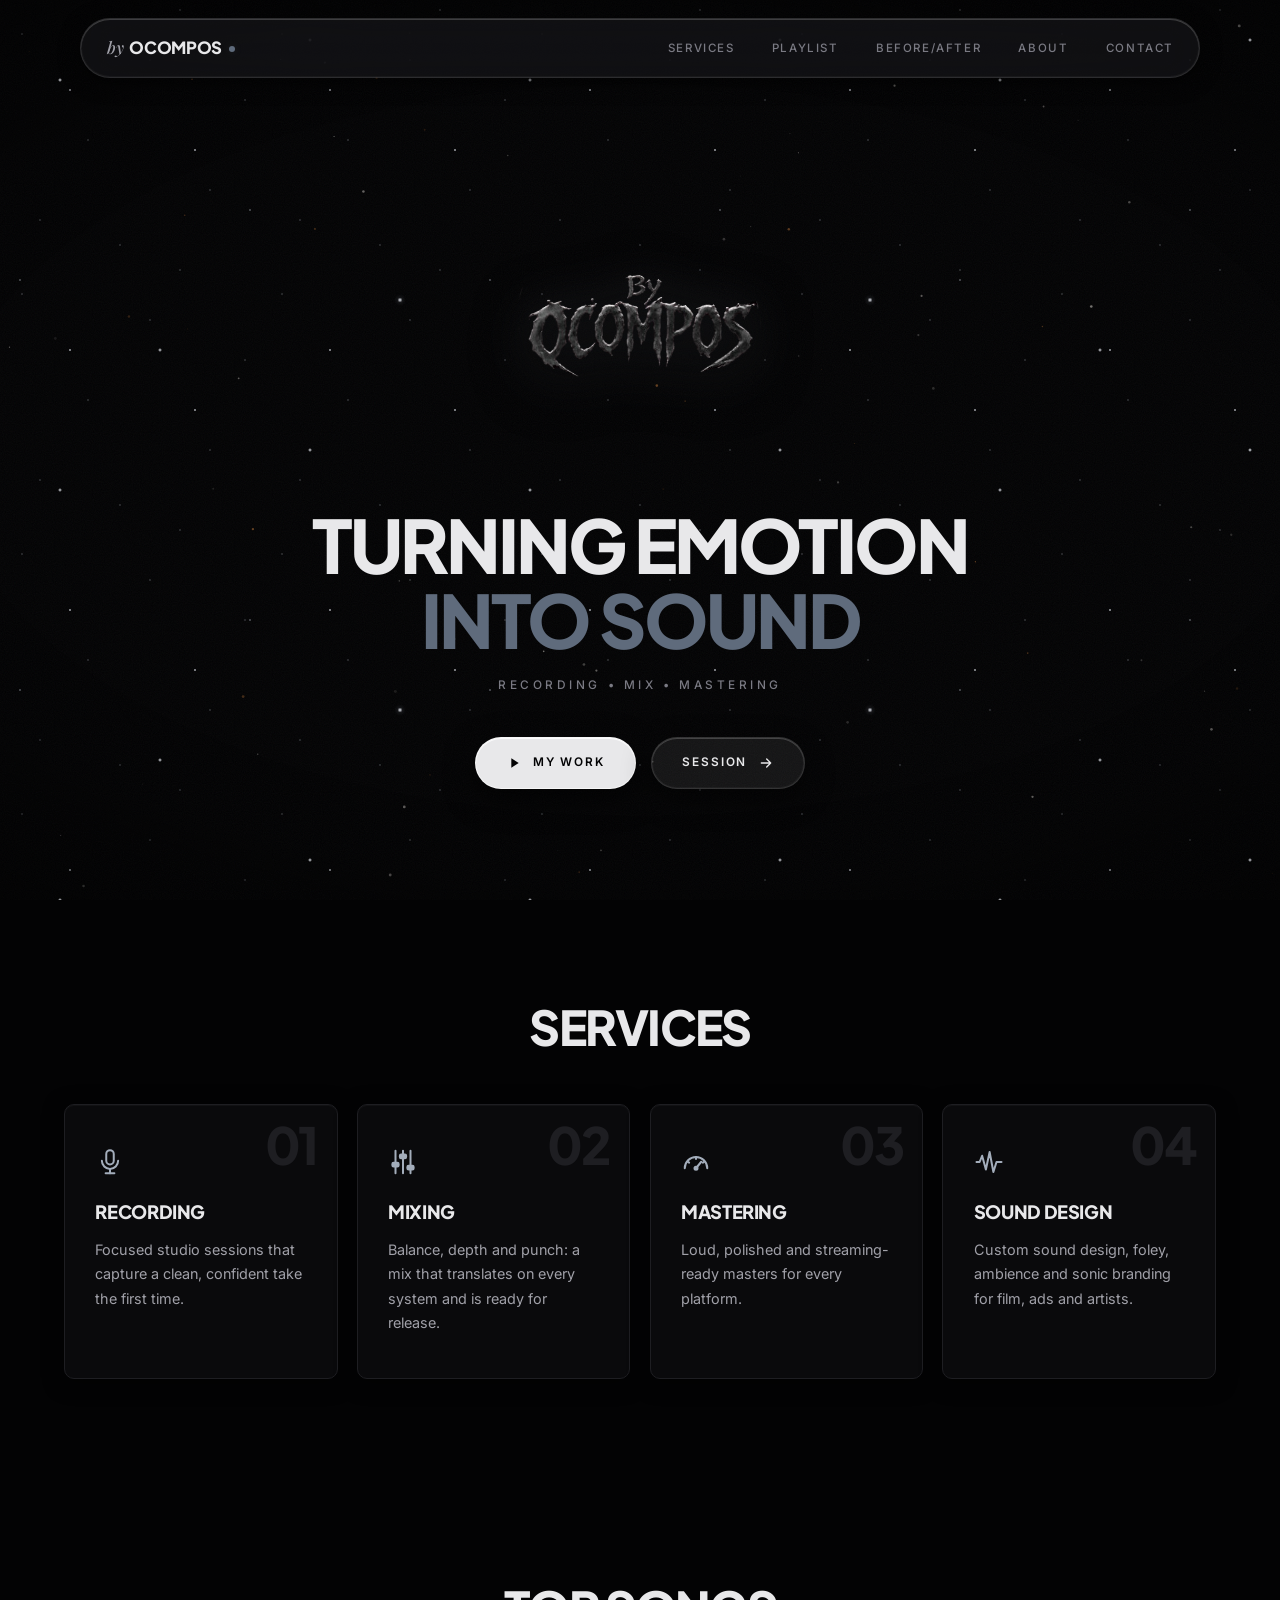
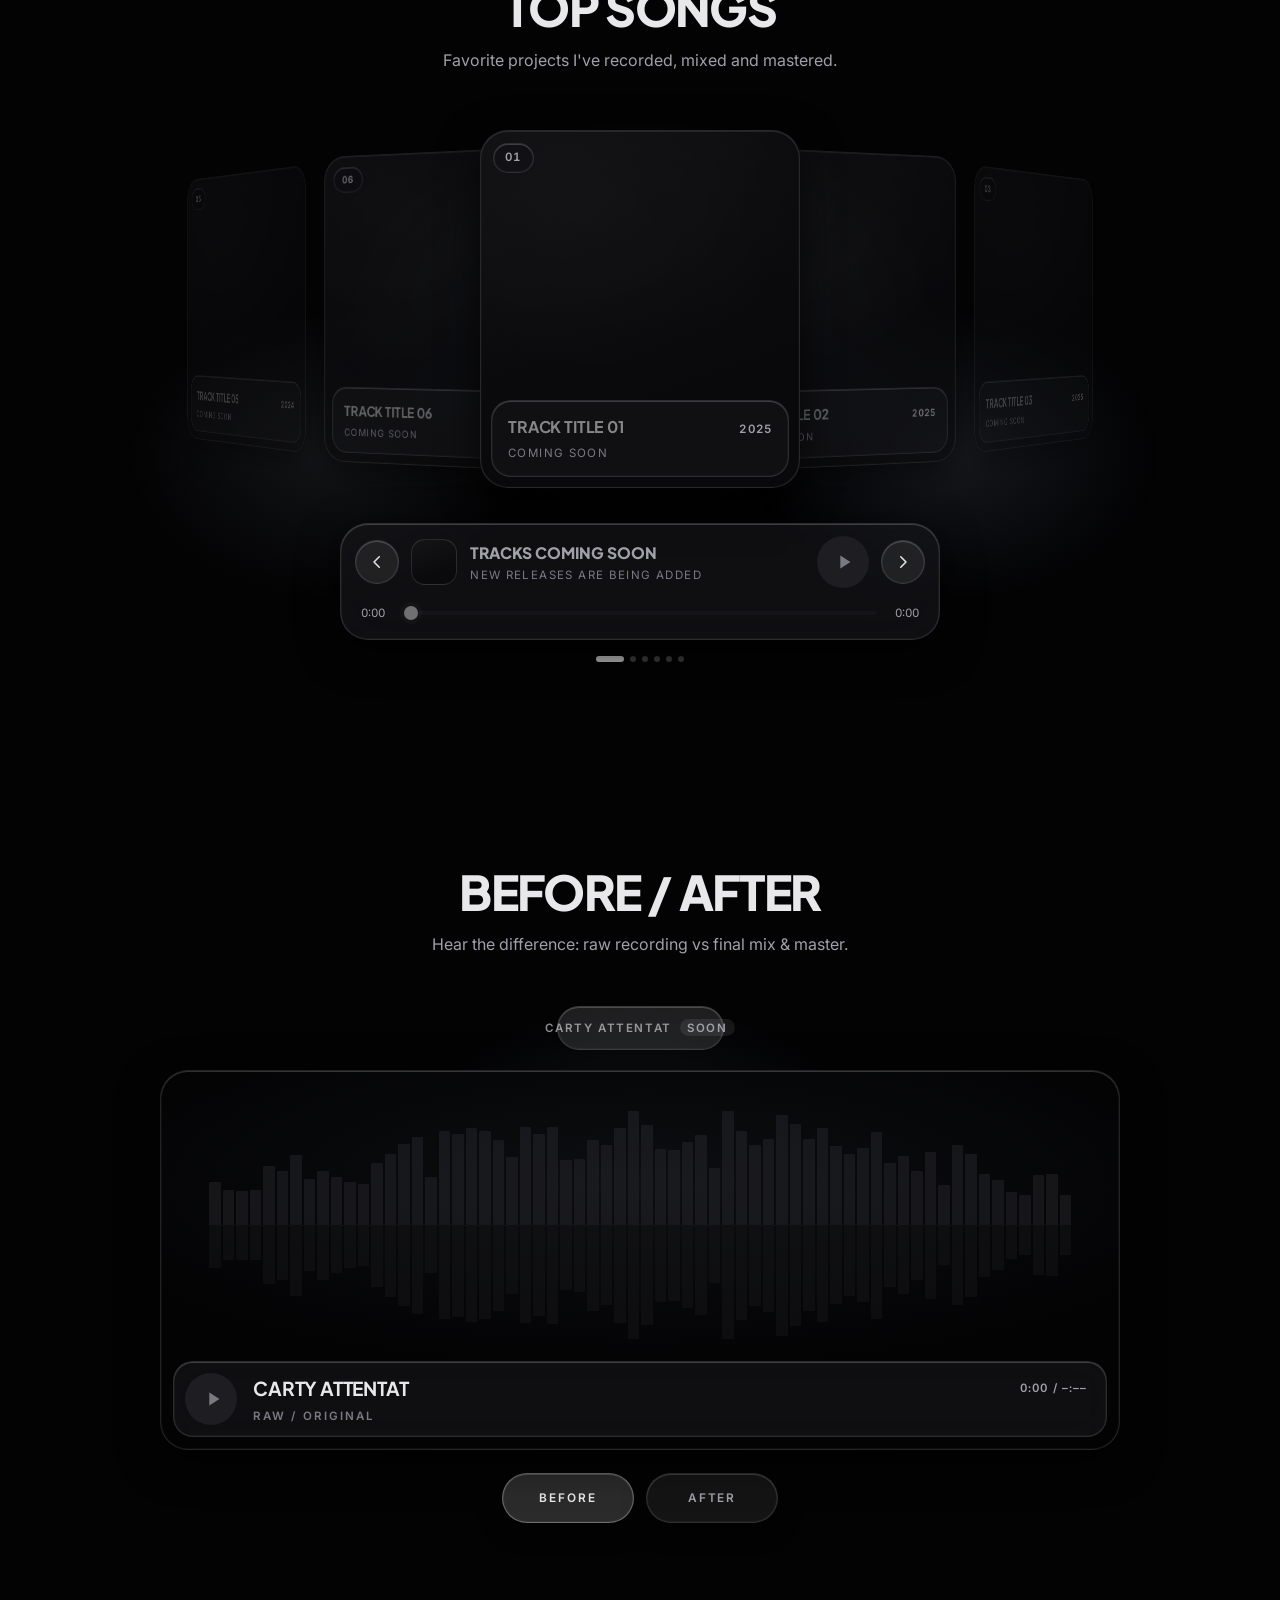
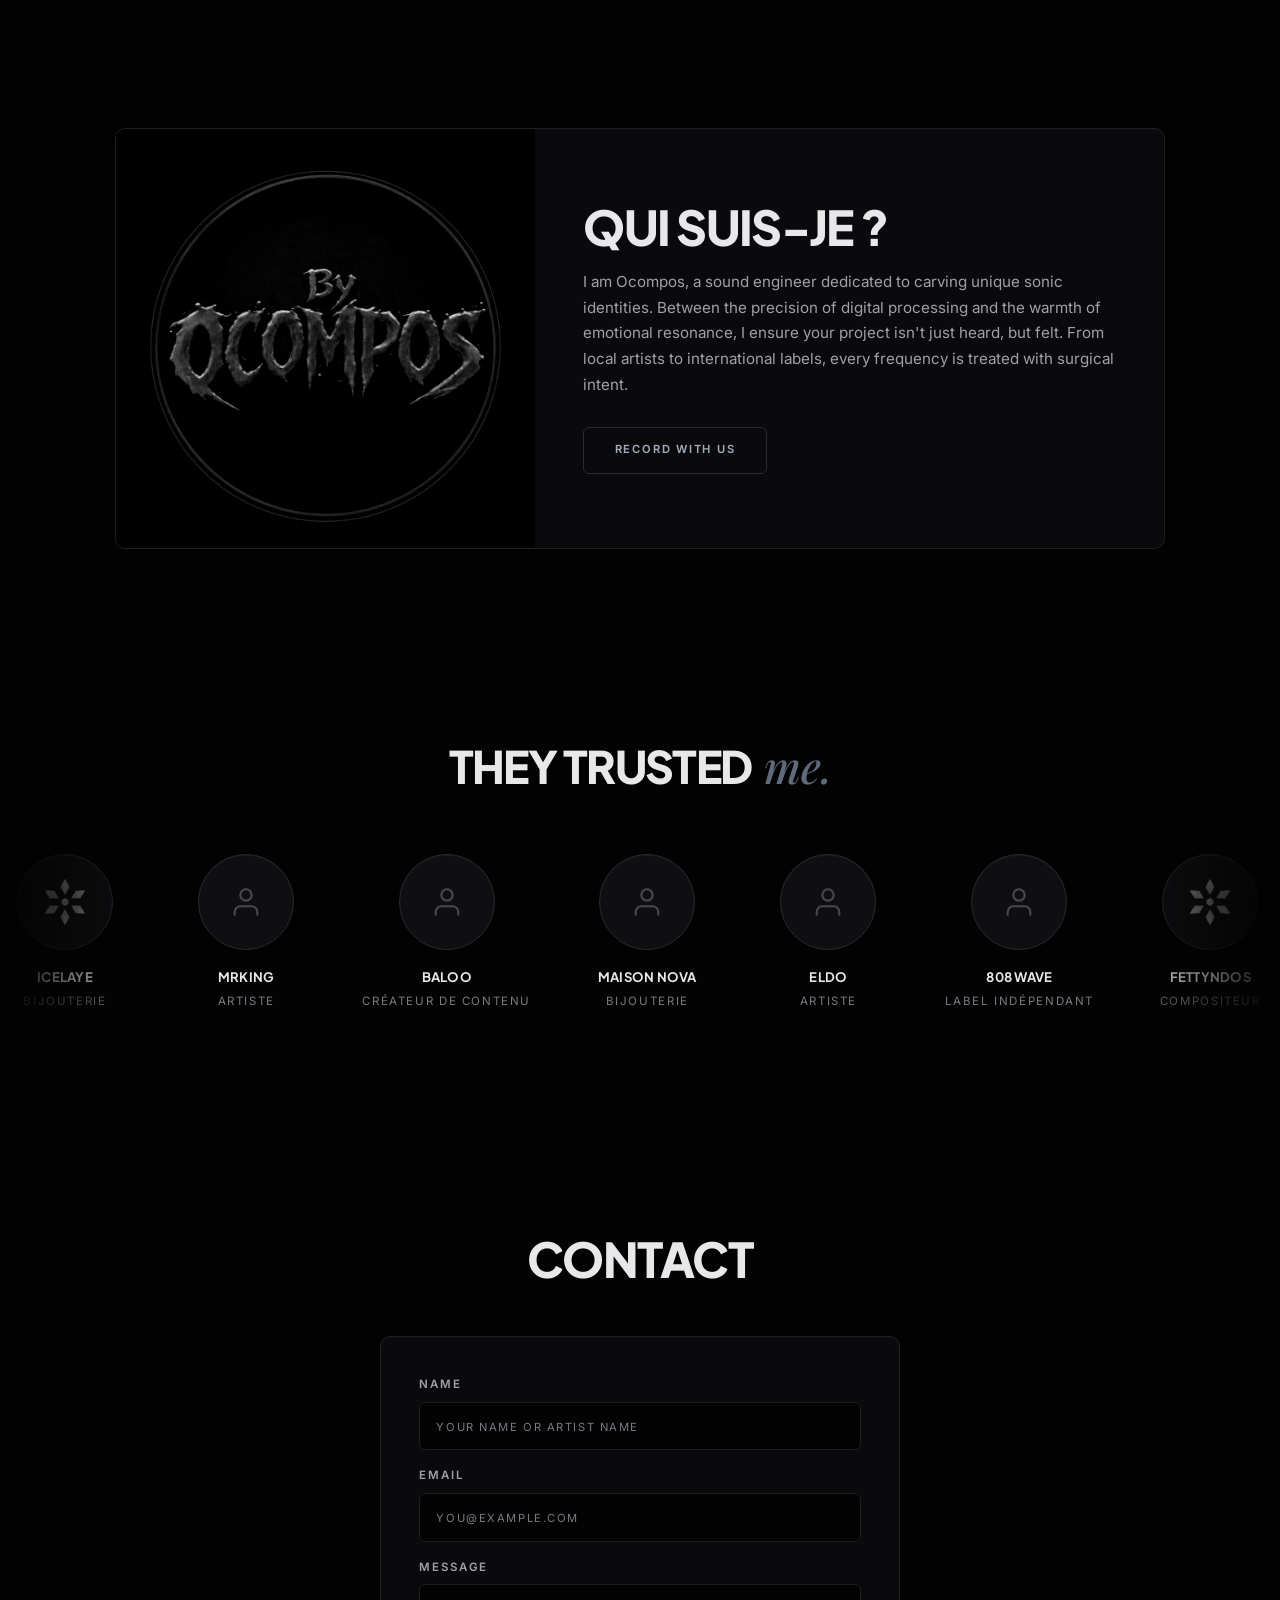
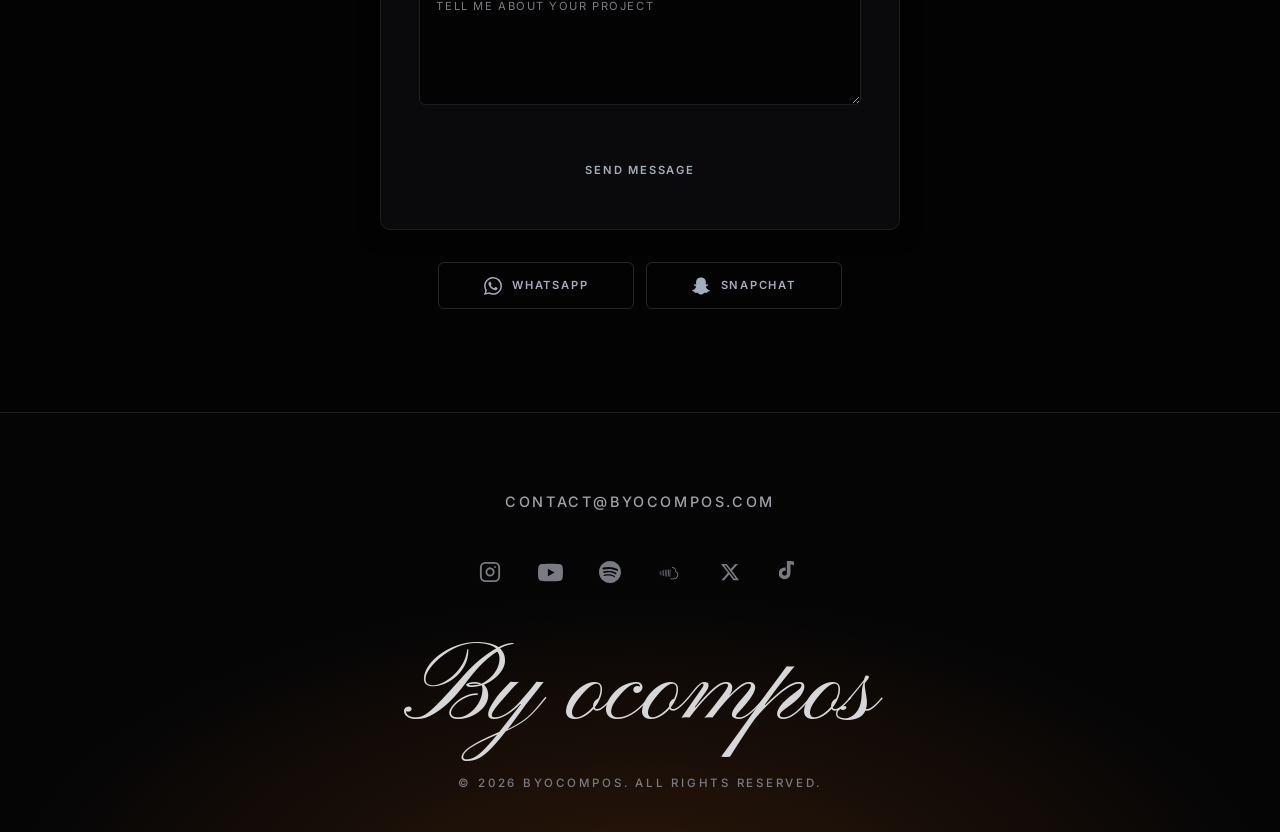
==== commit 7db2c97b: "Refactor portfolio site Co-Authored-By: Claude Opus 5.5 <noreply@anthropic.com>" ====
--- a/index.html
+++ b/index.html
@@ -52,18 +52,20 @@
 
   <!-- Mobile Nav Overlay -->
   <div class="mobile-nav" id="mobile-nav">
-    <a href="#services">services</a>
-    <a href="#portfolio">portfolio</a>
-    <a href="#sounds">sounds</a>
-    <a href="#before-after">before/after</a>
-    <a href="#trusted">clients</a>
-    <a href="#about">about</a>
-    <a href="#contact">contact</a>
+    <a href="#services" style="--i:0">services</a>
+    <a href="#sounds" style="--i:1">sounds</a>
+    <a href="#before-after" style="--i:2">before/after</a>
+    <a href="#trusted" style="--i:3">clients</a>
+    <a href="#about" style="--i:4">about</a>
+    <a href="#contact" style="--i:5">contact</a>
   </div>
 
   <!-- Header -->
   <header>
-    <div class="logo-txt">by<span> Ocompos</span></div>
+    <div class="logo-txt">
+      <span class="logo-by" aria-hidden="true">by</span><span class="logo-name" aria-hidden="true">Ocompos</span>
+      <span class="sr-only">by Ocompos</span>
+    </div>
     <nav aria-label="main">
       <a href="#services">Services</a>
       <a href="#sounds">Playlist</a>
@@ -85,11 +87,14 @@
         <!-- Starry background -->
         <div class="stars"></div>
 
-        <!-- 3D Content -->
+        <!-- .hero-fade: GSAP mobile fade. .hero-content: JS 3D tilt (desktop). Never the same element. -->
+        <div class="hero-fade">
         <div class="hero-content" id="heroContent">
-          <!-- Centered Hero Logo -->
+          <!-- Centered Hero Logo: GSAP animates .hero-logo-wrap; CSS hover stays on .hero-logo -->
           <div class="hero-logo-container">
-            <img src="resource/logo-remove" alt="ByOcompos Logo" class="hero-logo" />
+            <div class="hero-logo-wrap">
+              <img src="resource/logo-remove.png" alt="ByOcompos Logo" class="hero-logo" />
+            </div>
           </div>
 
           <h1 class="title">
@@ -98,29 +103,79 @@
 
           <p class="subtitle">Recording • Mix • Mastering </p>
 
-          <div>
-            <a href="#sounds" class="btn btn-filled">My Work</a>
-            <a href="#contact" class="btn btn-outline">Session</a>
-          </div>
+          <!-- GSAP animates .hero-actions; .btn keeps its CSS hover lift -->
+          <div class="hero-actions">
+            <a href="#sounds" class="btn btn-filled">
+              <svg class="btn-icon-lead" viewBox="0 0 24 24" aria-hidden="true" focusable="false"><path d="M8 5v14l11-7z" /></svg>
+              <span>My Work</span>
+            </a>
+            <a href="#contact" class="btn btn-outline" data-scroll-to-contact>
+              <span>Session</span>
+              <svg class="btn-icon-trail" viewBox="0 0 24 24" aria-hidden="true" focusable="false"><path d="M5 12h13M13 6l6 6-6 6" /></svg>
+            </a>
+          </div>
+        </div>
         </div>
       </div>
     </section>
 
     <!-- Services -->
     <section id="services">
-      <h2 class="section-title reveal">services</h2>
+      <h2 class="section-title">services</h2>
+      <!-- .svc-cell owns the scroll reveal; .svc-item owns the hover transform. -->
       <div class="svc-grid">
-        <div class="svc-item reveal">
-          <h3>Recording</h3>
-          <p>Focused studio sessions that capture a clean, confident take the first time.</p>
-        </div>
-        <div class="svc-item reveal">
-          <h3>Mixing</h3>
-          <p>Balance, depth and punch: a mix that translates on every system and is ready for release.</p>
-        </div>
-        <div class="svc-item reveal">
-          <h3>Mastering</h3>
-          <p>Loud, polished and streaming-ready masters for every platform.</p>
+        <div class="svc-cell reveal">
+          <article class="svc-item">
+            <span class="svc-index" aria-hidden="true">01</span>
+            <svg class="svc-glyph" viewBox="0 0 24 24" fill="none" stroke="currentColor" stroke-width="1.6"
+              stroke-linecap="round" stroke-linejoin="round" aria-hidden="true" focusable="false">
+              <rect x="9" y="2.5" width="6" height="11.5" rx="3" />
+              <path d="M5.5 11a6.5 6.5 0 0 0 13 0" />
+              <path d="M12 17.5V21" />
+              <path d="M8.5 21h7" />
+            </svg>
+            <h3>Recording</h3>
+            <p>Focused studio sessions that capture a clean, confident take the first time.</p>
+          </article>
+        </div>
+        <div class="svc-cell reveal">
+          <article class="svc-item">
+            <span class="svc-index" aria-hidden="true">02</span>
+            <svg class="svc-glyph" viewBox="0 0 24 24" fill="none" stroke="currentColor" stroke-width="1.6"
+              stroke-linecap="round" stroke-linejoin="round" aria-hidden="true" focusable="false">
+              <path d="M6 3v18M12 3v18M18 3v18" />
+              <rect x="3.5" y="12.5" width="5" height="3" rx="1" fill="currentColor" />
+              <rect x="9.5" y="6" width="5" height="3" rx="1" fill="currentColor" />
+              <rect x="15.5" y="15" width="5" height="3" rx="1" fill="currentColor" />
+            </svg>
+            <h3>Mixing</h3>
+            <p>Balance, depth and punch: a mix that translates on every system and is ready for release.</p>
+          </article>
+        </div>
+        <div class="svc-cell reveal">
+          <article class="svc-item">
+            <span class="svc-index" aria-hidden="true">03</span>
+            <svg class="svc-glyph" viewBox="0 0 24 24" fill="none" stroke="currentColor" stroke-width="1.6"
+              stroke-linecap="round" stroke-linejoin="round" aria-hidden="true" focusable="false">
+              <path d="M3 17a9 9 0 0 1 18 0" />
+              <path d="M5.2 11.6l1.3.9M12 8v1.5M18.8 11.6l-1.3.9" />
+              <path d="M12 17l4.2-5.2" />
+              <circle cx="12" cy="17" r="1.2" fill="currentColor" />
+            </svg>
+            <h3>Mastering</h3>
+            <p>Loud, polished and streaming-ready masters for every platform.</p>
+          </article>
+        </div>
+        <div class="svc-cell reveal">
+          <article class="svc-item">
+            <span class="svc-index" aria-hidden="true">04</span>
+            <svg class="svc-glyph" viewBox="0 0 24 24" fill="none" stroke="currentColor" stroke-width="1.6"
+              stroke-linecap="round" stroke-linejoin="round" aria-hidden="true" focusable="false">
+              <path d="M2 12h2.5l2-5 3 11 3-14 3 16 2.5-8H22" />
+            </svg>
+            <h3>Sound Design</h3>
+            <p>Custom sound design, foley, ambience and sonic branding for film, ads and artists.</p>
+          </article>
         </div>
       </div>
     </section>
@@ -130,101 +185,121 @@
     <!-- ========================================== -->
     <section id="sounds">
       <div class="sec-head reveal">
-        <h2 class="section-title">TOP 10  </h2>
+        <h2 class="section-title">TOP SONGS  </h2>
         <p class="sec-desc">Favorite  projects I've recorded, mixed and mastered.</p>
       </div>
 
       <div class="player reveal" data-player>
-        <div class="player-main">
+        <!-- Soft light behind the glass; takes the active track's cover when it has one. -->
+        <div class="player-ambient" aria-hidden="true"></div>
+
+        <!-- 3D card carousel. To show artwork, set data-cover="resource/your-cover.jpg" on a track;
+             empty data-cover keeps the plain placeholder. -->
+        <ol class="playlist" aria-label="tracks">
+          <li>
+            <button class="track" type="button" data-audio="resource/audio/track-01.mp3" data-title="Track title 01"
+              data-meta="Mix &amp; Master · Afrobeat" data-year="2025" data-cover="">
+              <span class="track-cover" aria-hidden="true"></span>
+              <span class="track-num">01</span>
+              <span class="eq" aria-hidden="true"><i></i><i></i><i></i></span>
+              <span class="track-text">
+                <span class="track-title">Track title 01</span>
+                <span class="track-year">2025</span>
+                <span class="track-meta">Mix &amp; Master · Afrobeat</span>
+              </span>
+            </button>
+          </li>
+          <li>
+            <button class="track" type="button" data-audio="resource/audio/track-02.mp3" data-title="Track title 02"
+              data-meta="Mix · Drill" data-year="2025" data-cover="">
+              <span class="track-cover" aria-hidden="true"></span>
+              <span class="track-num">02</span>
+              <span class="eq" aria-hidden="true"><i></i><i></i><i></i></span>
+              <span class="track-text">
+                <span class="track-title">Track title 02</span>
+                <span class="track-year">2025</span>
+                <span class="track-meta">Mix · Drill</span>
+              </span>
+            </button>
+          </li>
+          <li>
+            <button class="track" type="button" data-audio="resource/audio/track-03.mp3" data-title="Track title 03"
+              data-meta="Recording · Rap" data-year="2025" data-cover="">
+              <span class="track-cover" aria-hidden="true"></span>
+              <span class="track-num">03</span>
+              <span class="eq" aria-hidden="true"><i></i><i></i><i></i></span>
+              <span class="track-text">
+                <span class="track-title">Track title 03</span>
+                <span class="track-year">2025</span>
+                <span class="track-meta">Recording · Rap</span>
+              </span>
+            </button>
+          </li>
+          <li>
+            <button class="track" type="button" data-audio="resource/audio/track-04.mp3" data-title="Track title 04"
+              data-meta="Mastering · R&amp;B" data-year="2024" data-cover="">
+              <span class="track-cover" aria-hidden="true"></span>
+              <span class="track-num">04</span>
+              <span class="eq" aria-hidden="true"><i></i><i></i><i></i></span>
+              <span class="track-text">
+                <span class="track-title">Track title 04</span>
+                <span class="track-year">2024</span>
+                <span class="track-meta">Mastering · R&amp;B</span>
+              </span>
+            </button>
+          </li>
+          <li>
+            <button class="track" type="button" data-audio="resource/audio/track-05.mp3" data-title="Track title 05"
+              data-meta="Mix &amp; Master · Trap" data-year="2024" data-cover="">
+              <span class="track-cover" aria-hidden="true"></span>
+              <span class="track-num">05</span>
+              <span class="eq" aria-hidden="true"><i></i><i></i><i></i></span>
+              <span class="track-text">
+                <span class="track-title">Track title 05</span>
+                <span class="track-year">2024</span>
+                <span class="track-meta">Mix &amp; Master · Trap</span>
+              </span>
+            </button>
+          </li>
+          <li>
+            <button class="track" type="button" data-audio="resource/audio/track-06.mp3" data-title="Track title 06"
+              data-meta="Mix · Afrobeat" data-year="2024" data-cover="">
+              <span class="track-cover" aria-hidden="true"></span>
+              <span class="track-num">06</span>
+              <span class="eq" aria-hidden="true"><i></i><i></i><i></i></span>
+              <span class="track-text">
+                <span class="track-title">Track title 06</span>
+                <span class="track-year">2024</span>
+                <span class="track-meta">Mix · Afrobeat</span>
+              </span>
+            </button>
+          </li>
+        </ol>
+
+        <!-- Floating transport pill -->
+        <div class="player-bar glass">
+          <button class="player-skip" type="button" data-skip="-1" aria-label="previous track">
+            <svg viewBox="0 0 24 24" aria-hidden="true"><path d="M15 5l-7 7 7 7" /></svg>
+          </button>
+          <span class="now-cover" aria-hidden="true"></span>
+          <div class="player-info">
+            <p class="now-title">track</p>
+            <p class="now-meta">&nbsp;</p>
+          </div>
           <button class="player-toggle" type="button" aria-label="play" disabled>
             <svg class="icon-play" viewBox="0 0 24 24" aria-hidden="true"><path d="M8 5v14l11-7z" /></svg>
             <svg class="icon-pause" viewBox="0 0 24 24" aria-hidden="true"><path d="M6 5h4v14H6zM14 5h4v14h-4z" /></svg>
           </button>
-          <div class="player-info">
-            <p class="now-title">track</p>
-            <p class="now-meta">&nbsp;</p>
-            <div class="seek-row">
-              <time class="t-cur">0:00</time>
-              <input class="seek" type="range" min="0" max="100" step="0.1" value="0" aria-label="seek" disabled />
-              <time class="t-dur">0:00</time>
-            </div>
-          </div>
-        </div>
-
-        <ol class="playlist">
-          <li style="--i:1;">
-            <button class="track" type="button" data-audio="resource/audio/track-01.mp3" data-title="Track title 01"
-              data-meta="Mix &amp; Master · Afrobeat" data-year="2025">
-              <span class="track-num">01</span>
-              <span class="eq" aria-hidden="true"><i></i><i></i><i></i></span>
-              <span class="track-text">
-                <span class="track-title">Track title 01</span>
-                <span class="track-meta">Mix &amp; Master · Afrobeat</span>
-              </span>
-              <span class="track-year">2025</span>
-            </button>
-          </li>
-          <li style="--i:2;">
-            <button class="track" type="button" data-audio="resource/audio/track-02.mp3" data-title="Track title 02"
-              data-meta="Mix · Drill" data-year="2025">
-              <span class="track-num">02</span>
-              <span class="eq" aria-hidden="true"><i></i><i></i><i></i></span>
-              <span class="track-text">
-                <span class="track-title">Track title 02</span>
-                <span class="track-meta">Mix · Drill</span>
-              </span>
-              <span class="track-year">2025</span>
-            </button>
-          </li>
-          <li style="--i:3;">
-            <button class="track" type="button" data-audio="resource/audio/track-03.mp3" data-title="Track title 03"
-              data-meta="Recording · Rap" data-year="2025">
-              <span class="track-num">03</span>
-              <span class="eq" aria-hidden="true"><i></i><i></i><i></i></span>
-              <span class="track-text">
-                <span class="track-title">Track title 03</span>
-                <span class="track-meta">Recording · Rap</span>
-              </span>
-              <span class="track-year">2025</span>
-            </button>
-          </li>
-          <li style="--i:4;">
-            <button class="track" type="button" data-audio="resource/audio/track-04.mp3" data-title="Track title 04"
-              data-meta="Mastering · R&amp;B" data-year="2024">
-              <span class="track-num">04</span>
-              <span class="eq" aria-hidden="true"><i></i><i></i><i></i></span>
-              <span class="track-text">
-                <span class="track-title">Track title 04</span>
-                <span class="track-meta">Mastering · R&amp;B</span>
-              </span>
-              <span class="track-year">2024</span>
-            </button>
-          </li>
-          <li style="--i:5;">
-            <button class="track" type="button" data-audio="resource/audio/track-05.mp3" data-title="Track title 05"
-              data-meta="Mix &amp; Master · Trap" data-year="2024">
-              <span class="track-num">05</span>
-              <span class="eq" aria-hidden="true"><i></i><i></i><i></i></span>
-              <span class="track-text">
-                <span class="track-title">Track title 05</span>
-                <span class="track-meta">Mix &amp; Master · Trap</span>
-              </span>
-              <span class="track-year">2024</span>
-            </button>
-          </li>
-          <li style="--i:6;">
-            <button class="track" type="button" data-audio="resource/audio/track-06.mp3" data-title="Track title 06"
-              data-meta="Mix · Afrobeat" data-year="2024">
-              <span class="track-num">06</span>
-              <span class="eq" aria-hidden="true"><i></i><i></i><i></i></span>
-              <span class="track-text">
-                <span class="track-title">Track title 06</span>
-                <span class="track-meta">Mix · Afrobeat</span>
-              </span>
-              <span class="track-year">2024</span>
-            </button>
-          </li>
-        </ol>
+          <button class="player-skip" type="button" data-skip="1" aria-label="next track">
+            <svg viewBox="0 0 24 24" aria-hidden="true"><path d="M9 5l7 7-7 7" /></svg>
+          </button>
+          <div class="seek-row">
+            <time class="t-cur">0:00</time>
+            <input class="seek" type="range" min="0" max="100" step="0.1" value="0" aria-label="seek" disabled />
+            <time class="t-dur">0:00</time>
+          </div>
+        </div>
+        <div class="player-dots" aria-hidden="true"></div>
         <p class="sr-only" aria-live="polite" data-player-status></p>
       </div>
     </section>
@@ -241,34 +316,43 @@
       </div>
 
       <div class="ab reveal" data-ab>
+        <!-- Soft light for the glass toolbar, caption and transport to blur. -->
+        <div class="ab-ambient" aria-hidden="true"></div>
+
+        <!-- Glass pill chips, one per comparison track (built by script.js). -->
         <div class="ab-tabs" role="tablist" aria-label="comparison tracks"></div>
 
         <div class="ab-pair" data-before="resource/audio/before-1.mp3" data-after="resource/audio/after-1.mp3"
-          data-title="Track one"></div>
-        
+          data-title="CARTY ATTENTAT"></div>
 
         <div class="ab-stage">
-          <div class="ab-visual" aria-hidden="true">
-            <span class="ab-label">RAW / ORIGINAL</span>
-            <div class="ab-bars"></div>
-          </div>
-
-          <div class="ab-controls">
-            <button class="player-toggle ab-play" type="button" aria-label="play" disabled>
-              <svg class="icon-play" viewBox="0 0 24 24" aria-hidden="true"><path d="M8 5v14l11-7z" /></svg>
-              <svg class="icon-pause" viewBox="0 0 24 24" aria-hidden="true"><path d="M6 5h4v14H6zM14 5h4v14h-4z" /></svg>
-            </button>
-            <div class="seek-row">
-              <time class="t-cur">0:00</time>
-              <input class="seek" type="range" min="0" max="100" step="0.1" value="0" aria-label="seek" disabled />
-              <time class="t-dur">0:00</time>
-            </div>
-            <div class="ab-toggle" role="group" aria-label="version">
-              <button type="button" class="ab-opt" data-side="raw" aria-pressed="true">A — raw</button>
-              <button type="button" class="ab-opt" data-side="final" aria-pressed="false">B — final</button>
-            </div>
-          </div>
-          <p class="ab-note" data-ab-status>loading…</p>
+          <!-- The "artwork" card: mirrored waveform (click to seek) + caption strip with play -->
+          <div class="ab-visual">
+            <div class="ab-bars" aria-hidden="true"></div>
+            <div class="ab-caption">
+              <button class="player-toggle ab-play" type="button" aria-label="play" disabled>
+                <svg class="icon-play" viewBox="0 0 24 24" aria-hidden="true"><path d="M8 5v14l11-7z" /></svg>
+                <svg class="icon-pause" viewBox="0 0 24 24" aria-hidden="true"><path d="M6 5h4v14H6zM14 5h4v14h-4z" /></svg>
+              </button>
+              <span class="ab-caption-title">CARTY ATTENTAT</span>
+              <span class="ab-time" aria-live="off">0:00 / –:––</span>
+              <span class="ab-label">RAW / ORIGINAL</span>
+            </div>
+          </div>
+
+          <!-- Before / After switch -->
+          <div class="ab-toggle" role="group" aria-label="version">
+            <button type="button" class="ab-opt" data-side="raw" aria-pressed="true">Before</button>
+            <button type="button" class="ab-opt" data-side="final" aria-pressed="false">After</button>
+          </div>
+
+          <!-- Hidden: script.js still drives these; the waveform shows progress instead. -->
+          <div class="seek-row" hidden>
+            <time class="t-cur">0:00</time>
+            <input class="seek" type="range" min="0" max="100" step="0.1" value="0" aria-label="seek" disabled />
+            <time class="t-dur">0:00</time>
+          </div>
+          <p class="ab-note" data-ab-status hidden>loading…</p>
         </div>
       </div>
     </section>
@@ -287,9 +371,7 @@
             I ensure your project isn't just heard, but felt. From local artists to international
             labels, every frequency is treated with surgical intent.
           </p>
-          <!-- Pre-filled mailto -->
-          <a href="mailto:contact@byocompos.com?subject=Inquiry:%20Free%20Quote&body=Hi%20Ocompos,%0A%0AI'm%20interested%20in%20your%20services.%20Here%20are%20the%20details%20of%20my%20project:%0A%0A"
-            class="glass-btn hover-scale">Record with us</a>
+          <a href="#contact" class="glass-btn hover-scale" data-scroll-to-contact>Record with us</a>
         </div>
       </div>
     </section>
@@ -599,6 +681,41 @@
         <button type="submit" class="glass-btn hover-scale"
           style="width: 100%; border: none; cursor: pointer; text-align: center;">send message</button>
       </form>
+
+      <!-- === SOCIAL ACTIONS === Brand marks: Simple Icons (CC0). Buttons whose href still contains
+           "REPLACE_WITH" are hidden by script.js until a real URL is set. -->
+      <nav class="social-row reveal" aria-label="Social links">
+        <a class="glass-btn social-btn" href="https://wa.me/250791207108" target="_blank" rel="noopener noreferrer"
+          aria-label="WhatsApp (opens in new tab)">
+          <svg viewBox="0 0 24 24" fill="currentColor" aria-hidden="true" focusable="false">
+            <path d="M17.472 14.382c-.297-.149-1.758-.867-2.03-.967-.273-.099-.471-.148-.67.15-.197.297-.767.966-.94 1.164-.173.199-.347.223-.644.075-.297-.15-1.255-.463-2.39-1.475-.883-.788-1.48-1.761-1.653-2.059-.173-.297-.018-.458.13-.606.134-.133.298-.347.446-.52.149-.174.198-.298.298-.497.099-.198.05-.371-.025-.52-.075-.149-.669-1.612-.916-2.207-.242-.579-.487-.5-.669-.51-.173-.008-.371-.01-.57-.01-.198 0-.52.074-.792.372-.272.297-1.04 1.016-1.04 2.479 0 1.462 1.065 2.875 1.213 3.074.149.198 2.096 3.2 5.077 4.487.709.306 1.262.489 1.694.625.712.227 1.36.195 1.871.118.571-.085 1.758-.719 2.006-1.413.248-.694.248-1.289.173-1.413-.074-.124-.272-.198-.57-.347m-5.421 7.403h-.004a9.87 9.87 0 01-5.031-1.378l-.361-.214-3.741.982.998-3.648-.235-.374a9.86 9.86 0 01-1.51-5.26c.001-5.45 4.436-9.884 9.888-9.884 2.64 0 5.122 1.03 6.988 2.898a9.825 9.825 0 012.893 6.994c-.003 5.45-4.437 9.884-9.885 9.884m8.413-18.297A11.815 11.815 0 0012.05 0C5.495 0 .16 5.335.157 11.892c0 2.096.547 4.142 1.588 5.945L.057 24l6.305-1.654a11.882 11.882 0 005.683 1.448h.005c6.554 0 11.89-5.335 11.893-11.893a11.821 11.821 0 00-3.48-8.413Z" />
+          </svg>
+          <span>WhatsApp</span>
+        </a>
+        <a class="glass-btn social-btn" href="https://www.snapchat.com/add/alaindongjr" target="_blank"
+          rel="noopener noreferrer" aria-label="Snapchat (opens in new tab)">
+          <svg viewBox="0 0 24 24" fill="currentColor" aria-hidden="true" focusable="false">
+            <path d="M12.206.793c.99 0 4.347.276 5.93 3.821.529 1.193.403 3.219.299 4.847l-.003.06c-.012.18-.022.345-.03.51.075.045.203.09.401.09.3-.016.659-.12 1.033-.301.165-.088.344-.104.464-.104.182 0 .359.029.509.09.45.149.734.479.734.838.015.449-.39.839-1.213 1.168-.089.029-.209.075-.344.119-.45.135-1.139.36-1.333.81-.09.224-.061.524.12.868l.015.015c.06.136 1.526 3.475 4.791 4.014.255.044.435.27.42.509 0 .075-.015.149-.045.225-.24.569-1.273.988-3.146 1.271-.059.091-.12.375-.164.57-.029.179-.074.36-.134.553-.076.271-.27.405-.555.405h-.03c-.135 0-.313-.031-.538-.074-.36-.075-.765-.135-1.273-.135-.3 0-.599.015-.913.074-.6.104-1.123.464-1.723.884-.853.599-1.826 1.288-3.294 1.288-.06 0-.119-.015-.18-.015h-.149c-1.468 0-2.427-.675-3.279-1.288-.599-.42-1.107-.779-1.707-.884-.314-.045-.629-.074-.928-.074-.54 0-.958.089-1.272.149-.211.043-.391.074-.54.074-.374 0-.523-.224-.583-.42-.061-.192-.09-.389-.135-.567-.046-.181-.105-.494-.166-.57-1.918-.222-2.95-.642-3.189-1.226-.031-.063-.052-.15-.055-.225-.015-.243.165-.465.42-.509 3.264-.54 4.73-3.879 4.791-4.02l.016-.029c.18-.345.224-.645.119-.869-.195-.434-.884-.658-1.332-.809-.121-.029-.24-.074-.346-.119-1.107-.435-1.257-.93-1.197-1.273.09-.479.674-.793 1.168-.793.146 0 .27.029.383.074.42.194.789.3 1.104.3.234 0 .384-.06.465-.105l-.046-.569c-.098-1.626-.225-3.651.307-4.837C7.392 1.077 10.739.807 11.727.807l.419-.015h.06z" />
+          </svg>
+          <span>Snapchat</span>
+        </a>
+        <!-- TODO: Replace with real Spotify playlist ID -->
+        <a class="glass-btn social-btn" href="https://open.spotify.com/playlist/REPLACE_WITH_REAL_PLAYLIST_ID"
+          target="_blank" rel="noopener noreferrer" aria-label="Spotify (opens in new tab)">
+          <svg viewBox="0 0 24 24" fill="currentColor" aria-hidden="true" focusable="false">
+            <path d="M12 0C5.4 0 0 5.4 0 12s5.4 12 12 12 12-5.4 12-12S18.66 0 12 0zm5.521 17.34c-.24.359-.66.48-1.021.24-2.82-1.74-6.36-2.101-10.561-1.141-.418.122-.779-.179-.899-.539-.12-.421.18-.78.54-.9 4.56-1.021 8.52-.6 11.64 1.32.42.18.479.659.301 1.02zm1.44-3.3c-.301.42-.841.6-1.262.3-3.239-1.98-8.159-2.58-11.939-1.38-.479.12-1.02-.12-1.14-.6-.12-.48.12-1.021.6-1.141C9.6 9.9 15 10.561 18.72 12.84c.361.181.54.78.241 1.2zm.12-3.36C15.24 8.4 8.82 8.16 5.16 9.301c-.6.179-1.2-.181-1.38-.721-.18-.601.18-1.2.72-1.381 4.26-1.26 11.28-1.02 15.721 1.621.539.3.719 1.02.419 1.56-.299.421-1.02.599-1.559.3z" />
+          </svg>
+          <span>Spotify</span>
+        </a>
+        <!-- TODO: Replace with real Apple Music playlist URL -->
+        <a class="glass-btn social-btn" href="REPLACE_WITH_REAL_APPLE_MUSIC_URL" target="_blank"
+          rel="noopener noreferrer" aria-label="Apple Music (opens in new tab)">
+          <svg viewBox="0 0 24 24" fill="currentColor" aria-hidden="true" focusable="false">
+            <path d="M23.994 6.124a9.23 9.23 0 00-.24-2.19c-.317-1.31-1.062-2.31-2.18-3.043a5.022 5.022 0 00-1.877-.726 10.496 10.496 0 00-1.564-.15c-.04-.003-.083-.01-.124-.013H5.986c-.152.01-.303.017-.455.026-.747.043-1.49.123-2.193.4-1.336.53-2.3 1.452-2.865 2.78-.192.448-.292.925-.363 1.408-.056.392-.088.785-.1 1.18 0 .032-.007.062-.01.093v12.223c.01.14.017.283.027.424.05.815.154 1.624.497 2.373.65 1.42 1.738 2.353 3.234 2.801.42.127.856.187 1.293.228.555.053 1.11.06 1.667.06h11.03a12.5 12.5 0 001.57-.1c.822-.106 1.596-.35 2.295-.81a5.046 5.046 0 001.88-2.207c.186-.42.293-.87.37-1.324.113-.675.138-1.358.137-2.04-.002-3.8 0-7.595-.003-11.393zm-6.423 3.99v5.712c0 .417-.058.827-.244 1.206-.29.59-.76.962-1.388 1.14-.35.1-.706.157-1.07.173-.95.045-1.773-.6-1.943-1.536a1.88 1.88 0 011.038-2.022c.323-.16.67-.25 1.018-.324.378-.082.758-.153 1.134-.24.274-.063.457-.23.51-.516a.904.904 0 00.02-.193c0-1.815 0-3.63-.002-5.443a.725.725 0 00-.026-.185c-.04-.15-.15-.243-.304-.234-.16.01-.318.035-.475.066-.76.15-1.52.303-2.28.456l-2.325.47-1.374.278c-.016.003-.032.01-.048.013-.277.077-.377.203-.39.49-.002.042 0 .086 0 .13-.002 2.602 0 5.204-.003 7.805 0 .42-.047.836-.215 1.227-.278.64-.77 1.04-1.434 1.233-.35.1-.71.16-1.075.172-.96.036-1.755-.6-1.92-1.544-.14-.812.23-1.685 1.154-2.075.357-.15.73-.232 1.108-.31.287-.06.575-.116.86-.177.383-.083.583-.323.6-.714v-.15c0-2.96 0-5.922.002-8.882 0-.123.013-.25.042-.37.07-.285.273-.448.546-.518.255-.066.515-.112.774-.165.733-.15 1.466-.296 2.2-.444l2.27-.46c.67-.134 1.34-.27 2.01-.403.22-.043.442-.088.663-.106.31-.025.523.17.554.482.008.073.012.148.012.223.002 1.91.002 3.822 0 5.732z" />
+          </svg>
+          <span>Apple Music</span>
+        </a>
+      </nav>
     </section>
 
     <!-- ========================================== -->
@@ -669,13 +786,19 @@
   <!-- ========================================== -->
   <!-- VIDEO MODAL (YouTube) -->
   <!-- ========================================== -->
-  <div id="video-modal" class="modal" role="dialog" aria-modal="true" aria-label="video player">
+  <div id="video-modal" class="modal" role="dialog" aria-modal="true" aria-label="video player" data-lenis-prevent>
     <div class="modal-content">
       <button class="close-modal" type="button" aria-label="close">&times;</button>
       <iframe src="" allow="autoplay; encrypted-media" allowfullscreen></iframe>
     </div>
   </div>
 
+  <!-- === MOTION LIBRARIES (optional: script.js falls back when absent) === -->
+  <script src="https://cdn.jsdelivr.net/npm/gsap@3.13.0/dist/gsap.min.js"></script>
+  <script src="https://cdn.jsdelivr.net/npm/gsap@3.13.0/dist/ScrollTrigger.min.js"></script>
+  <script src="https://cdn.jsdelivr.net/npm/gsap@3.13.0/dist/SplitText.min.js"></script>
+  <script src="https://cdn.jsdelivr.net/npm/lenis@1.1.13/dist/lenis.min.js"></script>
+
   <script src="script.js"></script>
 
 </body>
--- a/style.css
+++ b/style.css
@@ -83,6 +83,32 @@
   --glass-shadow: var(--shadow-panel);
   --glass-shadow-hover: var(--shadow-raised);
   --glass-blur: 0px;
+
+  /* --- Frosted glass (visionOS-style panels, nav, toolbars) --- */
+  --frost-fill: rgba(26, 26, 30, 0.55);
+  --frost-fill-strong: rgba(18, 18, 22, 0.82);
+  --frost-chip: rgba(255, 255, 255, 0.07);
+  --frost-chip-hover: rgba(255, 255, 255, 0.11);
+  --frost-rim: rgba(255, 255, 255, 0.12);
+  --frost-highlight: inset 0 1px 0 rgba(255, 255, 255, 0.16), inset 0 0 0 1px rgba(255, 255, 255, 0.04);
+  --frost-blur: blur(24px) saturate(160%);
+  --radius-2xl: 28px;
+}
+
+/* === GLASS === shared frosted surface. Falls back to a denser fill where
+   backdrop-filter is unsupported, and (≤768px, see MEDIA QUERIES) on phones. */
+.glass {
+  background: var(--frost-fill);
+  -webkit-backdrop-filter: var(--frost-blur);
+  backdrop-filter: var(--frost-blur);
+  border: 1px solid var(--frost-rim);
+  box-shadow: var(--frost-highlight), var(--shadow-raised);
+}
+
+@supports not ((backdrop-filter: blur(1px)) or (-webkit-backdrop-filter: blur(1px))) {
+  .glass {
+    background: var(--frost-fill-strong);
+  }
 }
 
 /* ==========================================================================
@@ -94,8 +120,22 @@
   padding: 0;
 }
 
-html {
-  scroll-behavior: smooth;
+/* === LENIS === base rules (smooth scrolling is JS-driven; no scroll-behavior) */
+html.lenis,
+html.lenis body {
+  height: auto;
+}
+
+.lenis.lenis-smooth {
+  scroll-behavior: auto !important;
+}
+
+.lenis.lenis-smooth [data-lenis-prevent] {
+  overscroll-behavior: contain;
+}
+
+.lenis.lenis-stopped {
+  overflow: hidden;
 }
 
 body {
@@ -111,10 +151,10 @@
   min-height: 100vh;
 }
 
+/* The outline follows each element's own border-radius (pills, round buttons). */
 :focus-visible {
-  outline: 2px solid var(--signal);
+  outline: 2px solid var(--signal-bright);
   outline-offset: 3px;
-  border-radius: var(--radius-sm);
 }
 
 ::selection {
@@ -231,51 +271,66 @@
   height: 60px;
   width: 92%;
   max-width: 1120px;
-  border-radius: var(--radius-lg);
+  border-radius: var(--radius-full);
   display: flex;
   align-items: center;
   justify-content: space-between;
-  padding: 0 clamp(1rem, 3vw, 2rem);
+  padding: 0 0.5rem 0 clamp(1.1rem, 3vw, 1.6rem);
   transition: height 0.25s var(--ease), background 0.25s ease, box-shadow 0.25s ease;
-  background: rgba(16, 14, 12, 0.88);
-  border: 1px solid var(--hairline-strong);
-  box-shadow: var(--shadow-panel), var(--bevel);
-  backdrop-filter: blur(10px);
-  -webkit-backdrop-filter: blur(10px);
+  /* Frosted pill toolbar (see .glass); the nav always keeps real blur. */
+  background: var(--frost-fill);
+  border: 1px solid var(--frost-rim);
+  box-shadow: var(--frost-highlight), var(--shadow-panel);
+  -webkit-backdrop-filter: var(--frost-blur);
+  backdrop-filter: var(--frost-blur);
 }
 
 /* script.js block 2 toggles this class past 50px of scroll. */
 header.is-scrolled {
   height: 56px;
-  background: rgba(11, 10, 9, 0.95);
-  border-color: var(--signal-line);
-  box-shadow: var(--shadow-raised), var(--bevel);
-}
-
+  background: rgba(22, 22, 26, 0.72);
+  box-shadow: var(--frost-highlight), var(--shadow-raised);
+}
+
+/* === NAV WORDMARK === italic "by" + display "OCOMPOS" + record dot */
 .logo-txt {
+  position: relative;
+  display: inline-flex;
+  align-items: baseline;
+  gap: 0.35rem;
+  color: var(--text-primary);
+  text-decoration: none;
+}
+
+.logo-by {
+  font-family: var(--font-italic);
+  font-style: italic;
+  font-weight: 500;
+  font-size: 1.05rem;
+  letter-spacing: normal;
+  text-transform: lowercase;
+  color: var(--text-secondary);
+}
+
+.logo-name {
+  display: inline-flex;
+  align-items: center;
   font-family: var(--font-display);
   font-weight: 800;
   font-size: 1.05rem;
   letter-spacing: -0.02em;
-  text-transform:none;
+  text-transform: uppercase;
   color: var(--text-primary);
-  text-decoration: none;
-  display: inline-flex;
-  align-items: center;
-}
-
-.logo-txt span {
-  color: var(--text-primary);
 }
 
 /* Record indicator. */
-.logo-txt::after {
+.logo-name::after {
   content: '';
   width: 6px;
   height: 6px;
   border-radius: 50%;
   background: var(--signal);
-  margin-left: 0.55rem;
+  margin-left: 0.45rem;
   box-shadow: 0 0 8px var(--signal-glow);
   animation: rec-pulse 2.4s ease-in-out infinite;
 }
@@ -285,12 +340,15 @@
   50%      { opacity: 0.35; }
 }
 
-nav {
-  display: flex;
-  align-items: center;
-}
-
-nav a {
+/* Links are pill chips; the active one (scroll-spy aria-current) is a raised
+   glass chip, like the URL field in a visionOS toolbar. */
+header nav {
+  display: flex;
+  align-items: center;
+  gap: 0.2rem;
+}
+
+header nav a {
   font-family: var(--font-legend);
   font-size: var(--text-legend);
   display: inline-flex;
@@ -301,34 +359,23 @@
   letter-spacing: 0.14em;
   color: var(--text-muted);
   text-decoration: none;
-  margin-left: 0.4rem;
-  padding: 0.5rem 0.7rem;
-  border-radius: var(--radius-sm);
-  position: relative;
-  transition: color 0.2s ease;
-}
-
-nav a::after {
-  content: '';
-  position: absolute;
-  left: 0.7rem;
-  right: 0.7rem;
-  bottom: 0.55rem;
-  height: 1px;
-  background: var(--signal);
-  transform: scaleX(0);
-  transform-origin: left;
-  transition: transform 0.25s var(--ease);
-}
-
-nav a:hover,
-nav a[aria-current] {
+  padding: 0 1rem;
+  border-radius: var(--radius-full);
+  border: 1px solid transparent;
+  position: relative;
+  transition: color 0.2s ease, background-color 0.2s ease, border-color 0.2s ease, box-shadow 0.2s ease;
+}
+
+header nav a:hover {
   color: var(--text-primary);
-}
-
-nav a:hover::after,
-nav a[aria-current]::after {
-  transform: scaleX(1);
+  background: var(--frost-chip);
+}
+
+header nav a[aria-current] {
+  color: var(--text-primary);
+  background: var(--frost-chip-hover);
+  border-color: var(--frost-rim);
+  box-shadow: var(--frost-highlight);
 }
 
 .back-btn {
@@ -339,18 +386,18 @@
   letter-spacing: 0.14em;
   color: var(--text-secondary);
   text-decoration: none;
-  padding: 0.45rem 1rem;
-  border: 1px solid var(--hairline-strong);
-  border-radius: var(--radius-sm);
-  background: transparent;
-  margin-left: 1.2rem;
+  padding: 0 1.1rem;
+  border: 1px solid var(--frost-rim);
+  border-radius: var(--radius-full);
+  background: var(--frost-chip);
+  box-shadow: var(--frost-highlight);
+  margin-left: 0.6rem;
   transition: color 0.2s ease, border-color 0.2s ease, background 0.2s ease;
 }
 
 .back-btn:hover {
-  color: var(--signal-bright);
-  border-color: var(--signal-line);
-  background: var(--signal-wash);
+  color: var(--text-primary);
+  background: var(--frost-chip-hover);
 }
 
 /* ==========================================================================
@@ -366,12 +413,18 @@
   z-index: 100;
   width: var(--control-size);
   height: var(--control-size);
-  margin-right: -10px;
   padding: 0;
-  background: transparent;
-  border: 0;
-  border-radius: var(--radius-sm);
+  /* Round glass button, like the toolbar icons in visionOS. */
+  background: var(--frost-chip);
+  border: 1px solid var(--frost-rim);
+  box-shadow: var(--frost-highlight);
+  border-radius: 50%;
   touch-action: manipulation;
+  transition: background-color 0.2s ease;
+}
+
+.hamburger:hover {
+  background: var(--frost-chip-hover);
 }
 
 .hamburger span {
@@ -381,10 +434,15 @@
   transition: transform 0.3s var(--ease), opacity 0.2s ease;
 }
 
+/* === MOBILE NAV === glass overlay entering from the top, links stagger in.
+   visibility keeps the closed menu's links out of the tab order. */
 .mobile-nav {
   position: fixed;
   inset: 0;
-  background: var(--ink-900);
+  background: rgba(6, 6, 8, 0.55);
+  backdrop-filter: blur(18px) saturate(140%);
+  -webkit-backdrop-filter: blur(18px) saturate(140%);
+  border: 1px solid var(--hairline);
   z-index: 90;
   display: flex;
   flex-direction: column;
@@ -392,13 +450,18 @@
   justify-content: center;
   gap: 1.4rem;
   opacity: 0;
+  visibility: hidden;
+  transform: translateY(-8px) scale(0.98);
   pointer-events: none;
-  transition: opacity 0.3s ease;
+  transition: opacity 280ms var(--ease), transform 280ms var(--ease), visibility 0s linear 280ms;
 }
 
 .mobile-nav.open {
   opacity: 1;
+  visibility: visible;
+  transform: none;
   pointer-events: auto;
+  transition: opacity 280ms var(--ease), transform 280ms var(--ease), visibility 0s;
 }
 
 .mobile-nav a {
@@ -410,7 +473,15 @@
   text-decoration: none;
   text-transform: uppercase;
   padding: 0.4rem 1.5rem;
-  transition: color 0.2s ease;
+  opacity: 0;
+  transform: translateY(12px);
+  transition: opacity 0.3s var(--ease), transform 0.3s var(--ease), color 0.2s ease;
+}
+
+.mobile-nav.open a {
+  opacity: 1;
+  transform: none;
+  transition-delay: calc(var(--i, 0) * 40ms), calc(var(--i, 0) * 40ms), 0s;
 }
 
 .mobile-nav a:hover,
@@ -458,6 +529,17 @@
   display: none;
 }
 
+/* GSAP (mobile fade) owns this element. It also supplies the perspective for
+   the tilted .hero-content inside it. */
+.hero-fade {
+  position: relative;
+  z-index: 10;
+  width: 100%;
+  display: flex;
+  justify-content: center;
+  perspective: 1100px;
+}
+
 .hero-content {
   position: relative;
   z-index: 10;
@@ -481,9 +563,15 @@
   margin: 0 auto 2rem auto;
 }
 
+/* GSAP (desktop pin timeline) owns this wrapper; hover stays on .hero-logo. */
+.hero-logo-wrap {
+  display: flex;
+  justify-content: center;
+}
+
 .hero-logo {
-  width: 210px;
-  max-width: 58vw;
+  width: 300px;
+  max-width: 78vw;
   height: auto;
   display: block;
   filter:
@@ -529,44 +617,100 @@
 /* ==========================================================================
    BUTTONS
    ========================================================================== */
+/* === HERO CTAs === pill buttons: bright primary + glass secondary.
+   .hero-actions is GSAP's (pin timeline); the lift below belongs to .btn only. */
+.hero-actions {
+  display: flex;
+  flex-wrap: wrap;
+  justify-content: center;
+  gap: 0.9rem;
+}
+
 .btn {
+  position: relative;
+  display: inline-flex;
+  align-items: center;
+  justify-content: center;
+  gap: 0.65rem;
+  min-height: 52px;
+  padding: 0 1.9rem;
+  border-radius: var(--radius-full);
   font-family: var(--font-legend);
-  padding: 0.85rem 1.8rem;
-  border-radius: var(--radius-sm);
+  font-size: 0.74rem;
+  font-weight: 600;
+  text-transform: uppercase;
+  letter-spacing: 0.16em;
   text-decoration: none;
-  font-size: 0.7rem;
-  font-weight: 600;
-  text-transform: uppercase;
-  letter-spacing: 0.16em;
-  margin: 0 5px;
-  transition: background 0.22s var(--ease), color 0.22s ease,
-              border-color 0.22s ease, transform 0.22s var(--ease);
-  display: inline-block;
-}
-
+  white-space: nowrap;
+  touch-action: manipulation;
+  transition: transform 0.25s var(--ease), background-color 0.25s ease,
+              border-color 0.25s ease, box-shadow 0.3s ease, color 0.2s ease;
+}
+
+.btn svg {
+  width: 16px;
+  height: 16px;
+  flex-shrink: 0;
+  transition: transform 0.25s var(--ease);
+}
+
+.btn-icon-lead {
+  fill: currentColor;
+}
+
+.btn-icon-trail {
+  fill: none;
+  stroke: currentColor;
+  stroke-width: 2;
+  stroke-linecap: round;
+  stroke-linejoin: round;
+}
+
+/* Primary: near-white pill, the brightest thing in the hero. */
 .btn-filled {
-  background: var(--signal);
+  background: var(--text-primary);
   color: var(--ink-900);
-  border: 1px solid var(--signal);
-}
-
-.btn-filled:hover {
-  background: var(--signal-bright);
-  border-color: var(--signal-bright);
+  border: 1px solid rgba(255, 255, 255, 0.6);
+  box-shadow: inset 0 1px 0 rgba(255, 255, 255, 0.8), 0 10px 30px rgba(0, 0, 0, 0.55);
+}
+
+.btn-filled:hover,
+.btn-filled:focus-visible {
+  background: #ffffff;
   transform: translateY(-2px);
-}
-
+  box-shadow: inset 0 1px 0 #ffffff, 0 0 0 6px rgba(255, 255, 255, 0.08), 0 14px 40px rgba(163, 173, 187, 0.3);
+}
+
+/* Secondary: frosted glass pill. */
 .btn-outline {
-  border: 1px solid var(--hairline-strong);
+  background: var(--frost-chip);
   color: var(--text-primary);
-  background: transparent;
-}
-
-.btn-outline:hover {
-  border-color: var(--signal-line);
-  color: var(--signal-bright);
-  background: var(--signal-wash);
+  border: 1px solid var(--frost-rim);
+  box-shadow: var(--frost-highlight), 0 10px 30px rgba(0, 0, 0, 0.45);
+  -webkit-backdrop-filter: blur(12px) saturate(140%);
+  backdrop-filter: blur(12px) saturate(140%);
+}
+
+.btn-outline:hover,
+.btn-outline:focus-visible {
+  background: var(--frost-chip-hover);
+  border-color: rgba(255, 255, 255, 0.28);
   transform: translateY(-2px);
+  box-shadow: var(--frost-highlight), 0 0 0 6px rgba(255, 255, 255, 0.04), 0 14px 40px rgba(0, 0, 0, 0.55);
+}
+
+.btn:hover .btn-icon-lead,
+.btn:focus-visible .btn-icon-lead {
+  transform: scale(1.15);
+}
+
+.btn:hover .btn-icon-trail,
+.btn:focus-visible .btn-icon-trail {
+  transform: translateX(4px);
+}
+
+.btn:active {
+  transform: translateY(0) scale(0.97);
 }
 
 .glass-btn {
@@ -617,19 +761,6 @@
   text-wrap: balance;
 }
 
-/* Amber tick before the label, like a channel marker. Inline-block so it
-   tracks text-align — the About heading is left-aligned inline. */
-.section-title::before {
-  content: '';
-  display: inline-block;
-  width: 26px;
-  height: 3px;
-  background: var(--signal);
-  vertical-align: middle;
-  margin-right: 0.85rem;
-  transform: translateY(-0.16em);
-}
-
 /* ==========================================================================
    REVEAL / HOVER
    ========================================================================== */
@@ -644,6 +775,11 @@
   transform: translateY(0);
 }
 
+/* === GSAP REVEALS === GSAP owns opacity/transform on .reveal when loaded. */
+.gsap-ready .reveal {
+  transition: none;
+}
+
 .port-grid .reveal {
   transition-delay: calc(var(--i) * 0.07s);
 }
@@ -655,16 +791,37 @@
 /* ==========================================================================
    SERVICES — equipment panels
    ========================================================================== */
+/* === SERVICES GRID === 1 col ≤768, 2 cols 769–1199, 4 cols ≥1200 */
 .svc-grid {
   display: grid;
-  grid-template-columns: repeat(auto-fit, minmax(270px, 1fr));
+  grid-template-columns: 1fr;
   gap: 1.2rem;
-  max-width: 1150px;
+  max-width: 1240px;
   margin: 0 auto;
 }
 
+@media (min-width: 769px) {
+  .svc-grid {
+    grid-template-columns: repeat(2, 1fr);
+  }
+}
+
+@media (min-width: 1200px) {
+  .svc-grid {
+    grid-template-columns: repeat(4, 1fr);
+  }
+}
+
+/* Reveal owner (GSAP / IO). Never gets a hover transform. */
+.svc-cell {
+  display: flex;
+}
+
 .svc-item {
   position: relative;
+  display: flex;
+  flex-direction: column;
+  width: 100%;
   text-align: left;
   background: var(--ink-800);
   border: 1px solid var(--ink-500);
@@ -675,8 +832,19 @@
   transition: border-color 0.3s ease, transform 0.3s var(--ease), box-shadow 0.3s ease;
 }
 
+/* Soft accent glow from the bottom-right corner; only opacity animates. */
+.svc-item::before {
+  content: '';
+  position: absolute;
+  inset: 0;
+  background: radial-gradient(120% 90% at 100% 100%, var(--signal-glow) 0%, transparent 60%);
+  opacity: 0;
+  transition: opacity 0.4s ease;
+  pointer-events: none;
+}
+
 /* Signal bar that fills on hover, like a level meter arming. */
-.svc-item::before {
+.svc-item::after {
   content: '';
   position: absolute;
   top: 0;
@@ -689,14 +857,49 @@
   transition: transform 0.4s var(--ease);
 }
 
-.svc-item:hover {
+.svc-item:hover,
+.svc-item:focus-within {
   transform: translateY(-3px);
-  border-color: var(--ink-400);
+  border-color: var(--signal-line);
   box-shadow: var(--shadow-raised), var(--bevel);
 }
 
-.svc-item:hover::before {
+.svc-item:hover::before,
+.svc-item:focus-within::before {
+  opacity: 1;
+}
+
+.svc-item:hover::after,
+.svc-item:focus-within::after {
   transform: scaleX(1);
+}
+
+.svc-index {
+  position: absolute;
+  top: 0.9rem;
+  right: 1.2rem;
+  font-family: var(--font-display);
+  font-weight: 800;
+  font-size: clamp(2.6rem, 4vw, 3.4rem);
+  line-height: 1;
+  letter-spacing: -0.04em;
+  color: var(--ink-500);
+  pointer-events: none;
+  user-select: none;
+}
+
+.svc-glyph {
+  position: relative;
+  width: 30px;
+  height: 30px;
+  color: var(--signal-bright);
+  margin-bottom: 1.3rem;
+  flex-shrink: 0;
+}
+
+.svc-item h3,
+.svc-item p {
+  position: relative;
 }
 
 .svc-item h3 {
@@ -1139,6 +1342,7 @@
    SHARED TRANSPORT — round play button + seek bar (sounds + before/after)
    ========================================================================== */
 .player-toggle {
+  position: relative;
   flex-shrink: 0;
   width: 56px;
   height: 56px;
@@ -1183,8 +1387,25 @@
   transform: scale(0.95);
 }
 
-.is-playing .player-toggle {
-  box-shadow: 0 0 0 6px var(--signal-wash), 0 0 26px var(--signal-glow);
+/* Pulsing ring while playing: lives on ::before so it never touches the
+   button's own hover/press transform. */
+.player-toggle::before {
+  content: '';
+  position: absolute;
+  inset: 0;
+  border-radius: 50%;
+  border: 2px solid var(--signal-bright);
+  opacity: 0;
+  pointer-events: none;
+}
+
+.is-playing .player-toggle::before {
+  animation: play-pulse 1.6s var(--ease) infinite;
+}
+
+@keyframes play-pulse {
+  0%   { transform: scale(1);    opacity: 0.7; }
+  100% { transform: scale(1.55); opacity: 0; }
 }
 
 .player-toggle:disabled {
@@ -1274,154 +1495,221 @@
 }
 
 /* ==========================================================================
-   SOUNDS PLAYER — main transport + numbered playlist
+   SOUNDS PLAYER — 3D card carousel + floating glass transport pill
+   Transform owners: script.js positions each .playlist > li (via --offset /
+   --abs); GSAP reveals .player and the .track cards inside the slots.
    ========================================================================== */
 .player {
-  max-width: 960px;
+  position: relative;
+  isolation: isolate;
+  max-width: 1120px;
   margin: 0 auto;
-  background: var(--surface-panel);
-  border: 1px solid var(--ink-500);
-  border-radius: var(--radius-md);
-  box-shadow: var(--shadow-panel), var(--bevel);
+  padding-top: 0.5rem;
+  overflow-x: clip;            /* side cards run off the edges without page scroll */
+}
+
+/* Light for the glass to blur: soft signal-tinted glows, plus the active
+   track's cover (heavily blurred) once covers exist. */
+.player-ambient {
+  position: absolute;
+  inset: -2rem 0 -1rem;
+  z-index: -1;
+  pointer-events: none;
+  background:
+    radial-gradient(38% 48% at 50% 38%, rgba(95, 107, 124, 0.30), transparent 70%),
+    radial-gradient(26% 36% at 22% 62%, rgba(163, 173, 187, 0.10), transparent 70%),
+    radial-gradient(26% 36% at 78% 62%, rgba(61, 69, 82, 0.30), transparent 70%);
+}
+
+.player-ambient img {
+  position: absolute;
+  left: 50%;
+  top: 8%;
+  width: min(60%, 520px);
+  aspect-ratio: 1;
+  object-fit: cover;
+  transform: translateX(-50%);
+  filter: blur(70px) saturate(140%);
+  opacity: 0.45;
+}
+
+/* --- Carousel --- */
+.playlist {
+  --card-w: clamp(230px, 28vw, 320px);
+  position: relative;
+  height: calc(var(--card-w) * 1.12);
+  margin: 0 auto;
+  padding: 0;
+  list-style: none;
+  perspective: 1600px;
+  touch-action: pan-y;           /* horizontal swipes are ours; vertical scroll stays native */
+}
+
+.playlist > li {
+  --offset: 0;
+  --abs: 0;
+  position: absolute;
+  top: 0;
+  left: 50%;
+  width: var(--card-w);
+  margin-left: calc(var(--card-w) / -2);
+  /* Neighbours slide out, turn away from the centre and recede. */
+  transform:
+    translateX(calc(var(--offset) * 62%))
+    rotateY(calc(var(--offset) * 24deg))
+    scale(calc(1 - var(--abs) * 0.12));
+  opacity: calc(1 - var(--abs) * 0.3);
+  transition: transform 0.6s var(--ease), opacity 0.45s ease;
+}
+
+.playlist > li.is-far {
+  opacity: 0;
+  visibility: hidden;
+  pointer-events: none;
+}
+
+/* --- Card --- */
+.track {
+  position: relative;
+  display: block;
+  width: 100%;
+  aspect-ratio: 1 / 1.12;
+  padding: 0;
   overflow: hidden;
-}
-
-.player-main {
-  display: flex;
-  align-items: center;
-  gap: clamp(1rem, 2.5vw, 1.6rem);
-  padding: clamp(1.25rem, 3vw, 2rem);
-  border-bottom: 1px solid var(--hairline);
-  background: linear-gradient(to bottom, var(--ink-700), var(--surface-panel));
-}
-
-.player-info {
-  flex: 1;
-  min-width: 0;
-}
-
-.now-title {
-  font-family: var(--font-display);
-  font-size: clamp(1.05rem, 2.4vw, 1.35rem);
-  font-weight: 800;
-  letter-spacing: -0.02em;
-  text-transform: uppercase;
-  color: var(--text-primary);
-  white-space: nowrap;
-  overflow: hidden;
-  text-overflow: ellipsis;
-}
-
-.now-meta {
-  font-family: var(--font-legend);
-  font-size: var(--text-legend);
-  text-transform: uppercase;
-  letter-spacing: 0.14em;
-  color: var(--text-muted);
-  margin-top: 0.2rem;
-  white-space: nowrap;
-  overflow: hidden;
-  text-overflow: ellipsis;
-}
-
-.player-info .seek-row {
-  margin-top: 0.4rem;
-}
-
-.playlist {
-  list-style: none;
-  padding: 0.5rem;
-  counter-reset: none;
-}
-
-.track {
-  width: 100%;
-  min-height: 60px;
-  display: grid;
-  grid-template-columns: 2.4rem 1fr auto;
-  align-items: center;
-  gap: 1rem;
-  padding: 0.65rem 1rem;
-  background: transparent;
-  border: 0;
-  border-radius: var(--radius-sm);
+  border-radius: var(--radius-2xl);
+  background: var(--ink-800);
+  border: 1px solid var(--frost-rim);
+  box-shadow: var(--frost-highlight), var(--shadow-raised);
   color: var(--text-primary);
   font: inherit;
   text-align: left;
   cursor: pointer;
   touch-action: manipulation;
-  transition: background 0.2s ease, box-shadow 0.2s ease;
+  transition: border-color 0.25s ease, box-shadow 0.25s ease;
 }
 
 .track:hover:not(:disabled) {
-  background: var(--ink-700);
+  border-color: rgba(255, 255, 255, 0.24);
 }
 
 .track.is-active {
-  background: var(--signal-wash);
-  box-shadow: inset 2px 0 0 var(--signal);
-}
-
+  border-color: rgba(255, 255, 255, 0.2);
+  box-shadow: var(--frost-highlight), 0 28px 70px rgba(0, 0, 0, 0.75);
+}
+
+/* Plain dark placeholder until a data-cover image is set. */
+.track-cover {
+  position: absolute;
+  inset: 0;
+  background:
+    radial-gradient(120% 80% at 30% 20%, rgba(255, 255, 255, 0.05), transparent 60%),
+    linear-gradient(160deg, var(--ink-600), var(--ink-800) 70%);
+}
+
+.track-cover img,
+.now-cover img {
+  width: 100%;
+  height: 100%;
+  object-fit: cover;
+  display: block;
+}
+
+/* Round glass chips on the artwork (number top-left, equalizer top-right). */
 .track-num,
 .eq {
-  grid-column: 1;
-  grid-row: 1;
+  position: absolute;
+  top: 12px;
+  height: 30px;
+  border-radius: var(--radius-full);
+  background: rgba(18, 18, 22, 0.6);
+  border: 1px solid var(--frost-rim);
+  box-shadow: var(--frost-highlight);
 }
 
 .track-num {
+  left: 12px;
+  display: inline-flex;
+  align-items: center;
+  padding: 0 0.7rem;
   font-family: var(--font-legend);
-  font-size: 0.8rem;
+  font-size: var(--text-legend);
+  font-weight: 600;
   font-variant-numeric: tabular-nums;
-  color: var(--text-muted);
-}
-
+  letter-spacing: 0.1em;
+  color: var(--text-secondary);
+}
+
+/* Caption strip, like the title panel under the artwork in visionOS. */
 .track-text {
-  display: flex;
-  flex-direction: column;
-  min-width: 0;
+  position: absolute;
+  left: 10px;
+  right: 10px;
+  bottom: 10px;
+  display: grid;
+  grid-template-columns: minmax(0, 1fr) auto;
+  align-items: baseline;
+  gap: 0.25rem 0.8rem;
+  padding: 0.85rem 1rem;
+  border-radius: 20px;
+  background: rgba(18, 18, 22, 0.78);
+  border: 1px solid var(--frost-rim);
+  box-shadow: var(--frost-highlight);
+}
+
+/* Only the centre card pays for real blur. */
+.track.is-active .track-text {
+  background: var(--frost-fill);
+  -webkit-backdrop-filter: blur(18px) saturate(150%);
+  backdrop-filter: blur(18px) saturate(150%);
 }
 
 .track-title {
   font-family: var(--font-display);
-  font-size: 0.95rem;
+  font-size: 1rem;
   font-weight: 700;
   letter-spacing: -0.01em;
   text-transform: uppercase;
   white-space: nowrap;
   overflow: hidden;
   text-overflow: ellipsis;
-  transition: color 0.2s ease;
-}
-
-.track.is-active .track-title {
-  color: var(--signal-bright);
-}
-
-.track-meta,
+}
+
 .track-year {
   font-family: var(--font-legend);
   font-size: var(--text-legend);
+  font-weight: 600;
+  font-variant-numeric: tabular-nums;
+  letter-spacing: 0.1em;
+  color: var(--text-secondary);
+}
+
+.track-meta {
+  grid-column: 1 / -1;
+  font-family: var(--font-legend);
+  font-size: var(--text-legend);
   text-transform: uppercase;
   letter-spacing: 0.12em;
   color: var(--text-muted);
-}
-
-.track-year {
-  font-variant-numeric: tabular-nums;
-}
-
-/* Equalizer: replaces the number on the active row; animates only while playing. */
+  white-space: nowrap;
+  overflow: hidden;
+  text-overflow: ellipsis;
+}
+
+/* Equalizer chip: shown on the active card; animates only while playing. */
 .eq {
+  right: 12px;
   display: none;
   align-items: flex-end;
+  justify-content: center;
   gap: 2px;
-  height: 14px;
+  width: 38px;
+  padding: 8px 0;
 }
 
 .eq i {
   width: 3px;
   height: 100%;
-  background: var(--signal);
+  background: var(--signal-bright);
   border-radius: 1px;
   transform-origin: bottom;
   transform: scaleY(0.35);
@@ -1430,10 +1718,6 @@
 .eq i:nth-child(2) { transform: scaleY(0.7); }
 .eq i:nth-child(3) { transform: scaleY(0.5); }
 
-.track.is-active .track-num {
-  visibility: hidden;
-}
-
 .track.is-active .eq {
   display: inline-flex;
 }
@@ -1451,41 +1735,192 @@
 }
 
 .track.is-unavailable {
-  opacity: 0.45;
   cursor: not-allowed;
+}
+
+.track.is-unavailable .track-cover,
+.track.is-unavailable .track-title {
+  opacity: 0.55;
+}
+
+/* --- Floating transport pill (also used by Before/After) --- */
+.player-bar {
+  position: relative;
+  display: grid;
+  grid-template-columns: auto auto minmax(0, 1fr) auto auto;
+  grid-template-areas:
+    "prev cover info play next"
+    "seek seek  seek seek seek";
+  align-items: center;
+  gap: 0.2rem 0.8rem;
+  width: 100%;
+  max-width: 600px;
+  margin: clamp(1.6rem, 3vw, 2.2rem) auto 0;
+  padding: 0.75rem 0.85rem 0.25rem;
+  border-radius: var(--radius-2xl);
+}
+
+.player-bar .player-skip[data-skip="-1"] { grid-area: prev; }
+.player-bar .now-cover { grid-area: cover; }
+.player-bar .player-info { grid-area: info; }
+.player-bar .player-toggle { grid-area: play; width: 52px; height: 52px; }
+.player-bar .player-skip[data-skip="1"] { grid-area: next; }
+.player-bar .seek-row { grid-area: seek; padding: 0 0.4rem; }
+
+/* Round glass icon buttons (prev / next). */
+.player-skip {
+  width: var(--control-size);
+  height: var(--control-size);
+  display: inline-flex;
+  align-items: center;
+  justify-content: center;
+  padding: 0;
+  border-radius: 50%;
+  background: var(--frost-chip);
+  border: 1px solid var(--frost-rim);
+  box-shadow: var(--frost-highlight);
+  color: var(--text-primary);
+  cursor: pointer;
+  touch-action: manipulation;
+  transition: background-color 0.2s ease, opacity 0.2s ease;
+}
+
+.player-skip svg {
+  width: 18px;
+  height: 18px;
+  fill: none;
+  stroke: currentColor;
+  stroke-width: 2;
+  stroke-linecap: round;
+  stroke-linejoin: round;
+}
+
+.player-skip:hover:not(:disabled) {
+  background: var(--frost-chip-hover);
+}
+
+.player-skip:disabled {
+  opacity: 0.35;
+  cursor: not-allowed;
+}
+
+.now-cover {
+  width: 46px;
+  height: 46px;
+  border-radius: 14px;
+  overflow: hidden;
+  background: linear-gradient(160deg, var(--ink-600), var(--ink-800) 70%);
+  border: 1px solid var(--frost-rim);
+}
+
+.player-info {
+  min-width: 0;
+}
+
+.now-title {
+  font-family: var(--font-display);
+  font-size: 0.98rem;
+  font-weight: 800;
+  letter-spacing: -0.01em;
+  text-transform: uppercase;
+  color: var(--text-primary);
+  white-space: nowrap;
+  overflow: hidden;
+  text-overflow: ellipsis;
+}
+
+.now-meta {
+  font-family: var(--font-legend);
+  font-size: var(--text-legend);
+  text-transform: uppercase;
+  letter-spacing: 0.12em;
+  color: var(--text-muted);
+  margin-top: 0.1rem;
+  white-space: nowrap;
+  overflow: hidden;
+  text-overflow: ellipsis;
 }
 
 .player.is-empty .now-title {
   color: var(--text-secondary);
 }
 
+/* Page dots: the active one stretches into a bar. */
+.player-dots {
+  display: flex;
+  justify-content: center;
+  gap: 6px;
+  margin-top: 1rem;
+}
+
+.player-dots span {
+  width: 6px;
+  height: 6px;
+  border-radius: var(--radius-full);
+  background: rgba(255, 255, 255, 0.22);
+  transition: width 0.3s var(--ease), background-color 0.3s ease;
+}
+
+.player-dots span.is-active {
+  width: 28px;
+  background: rgba(255, 255, 255, 0.7);
+}
+
 /* ==========================================================================
-   BEFORE / AFTER — synced A/B comparison
+   BEFORE / AFTER — synced A/B comparison, visionOS-style stage:
+   glass tab chips · artwork card (waveform + caption) · floating side
+   toolbar (A / B) · floating transport pill.
    ========================================================================== */
 .ab {
+  position: relative;
+  isolation: isolate;
   max-width: 960px;
   margin: 0 auto;
-  padding: clamp(1.25rem, 3vw, 2rem);
-  background: var(--surface-panel);
-  border: 1px solid var(--ink-500);
-  border-radius: var(--radius-md);
-  box-shadow: var(--shadow-panel), var(--bevel);
+}
+
+.ab-ambient {
+  position: absolute;
+  inset: -3rem 0 -2rem;          /* no sideways bleed: it would widen the page on phones */
+  z-index: -1;
+  pointer-events: none;
+  background:
+    radial-gradient(40% 50% at 50% 42%, rgba(95, 107, 124, 0.26), transparent 70%),
+    radial-gradient(24% 34% at 12% 55%, rgba(163, 173, 187, 0.10), transparent 70%),
+    radial-gradient(24% 34% at 88% 60%, rgba(61, 69, 82, 0.28), transparent 70%);
 }
 
 .ab-pair {
   display: none;
 }
 
+/* --- Tabs: glass pill chips; the active highlight (.ab-tabs-ink) is sized
+   by script.js and only its transform animates. --- */
 .ab-tabs {
+  position: relative;
   display: flex;
   flex-wrap: wrap;
-  gap: 0.5rem;
-  margin-bottom: 1.4rem;
+  justify-content: center;
+  gap: 0.4rem;
+  margin-bottom: 1.3rem;
+}
+
+.ab-tabs-ink {
+  position: absolute;
+  top: 0;
+  left: 0;
+  border-radius: var(--radius-full);
+  background: var(--frost-chip-hover);
+  border: 1px solid var(--frost-rim);
+  box-shadow: var(--frost-highlight);
+  transition: transform 0.3s var(--ease);
+  pointer-events: none;
 }
 
 .ab-tab {
+  position: relative;
+  z-index: 1;
   min-height: var(--control-size);
-  padding: 0.55rem 1.1rem;
+  padding: 0 1.2rem;
   display: inline-flex;
   align-items: center;
   gap: 0.5rem;
@@ -1494,24 +1929,22 @@
   font-weight: 600;
   text-transform: uppercase;
   letter-spacing: 0.14em;
-  color: var(--text-secondary);
-  background: transparent;
-  border: 1px solid var(--ink-500);
-  border-radius: var(--radius-sm);
+  color: var(--text-muted);
+  background: var(--frost-chip);
+  border: 1px solid transparent;
+  border-radius: var(--radius-full);
   cursor: pointer;
   touch-action: manipulation;
-  transition: color 0.2s ease, background 0.2s ease, border-color 0.2s ease;
+  transition: color 0.2s ease;
 }
 
 .ab-tab:hover {
   color: var(--text-primary);
-  border-color: var(--ink-400);
 }
 
 .ab-tab[aria-selected="true"] {
-  background: var(--signal);
-  border-color: var(--signal);
-  color: var(--ink-900);
+  color: var(--text-primary);
+  background: transparent;
 }
 
 .ab-tab-note:empty {
@@ -1520,9 +1953,9 @@
 
 .ab-tab-note {
   font-size: var(--text-legend);
-  padding: 0.1rem 0.4rem;
-  border-radius: var(--radius-sm);
-  background: var(--ink-600);
+  padding: 0.1rem 0.45rem;
+  border-radius: var(--radius-full);
+  background: rgba(255, 255, 255, 0.08);
   color: var(--text-secondary);
 }
 
@@ -1530,64 +1963,175 @@
   opacity: 0.6;
 }
 
+/* script.js still updates the hidden seek row and status note. */
+.ab [hidden] {
+  display: none !important;
+}
+
+/* The "artwork" card. */
 .ab-visual {
   position: relative;
-  height: clamp(130px, 20vw, 180px);
-  padding: 2.6rem 1rem 1rem;
-  background: var(--ink-900);
-  border: 1px solid var(--ink-500);
-  border-radius: var(--radius-md);
+  height: clamp(250px, 34vw, 380px);
+  padding: clamp(1.4rem, 3vw, 2.2rem) clamp(1.2rem, 4vw, 3rem) 6.6rem;
+  background:
+    radial-gradient(90% 70% at 50% 30%, rgba(95, 107, 124, 0.10), transparent 70%),
+    var(--ink-900);
+  border: 1px solid var(--frost-rim);
+  border-radius: var(--radius-2xl);
+  box-shadow: var(--frost-highlight), var(--shadow-raised);
   overflow: hidden;
   transition: opacity 0.3s ease;
 }
 
+/* Soft inner vignette over the waveform. */
+.ab-visual::before {
+  content: '';
+  position: absolute;
+  inset: 0;
+  z-index: 2;
+  pointer-events: none;
+  background: radial-gradient(120% 100% at 50% 50%, transparent 55%, rgba(0, 0, 0, 0.55) 100%);
+}
+
+/* A/B sweep: a bright band crossing the waveform. Band sits at the element's
+   centre, so translateX(-50%) → (50%) carries it edge to edge. */
+.ab-visual::after {
+  content: '';
+  position: absolute;
+  inset: 0;
+  z-index: 3;
+  pointer-events: none;
+  opacity: 0;
+  background: linear-gradient(90deg, transparent 47%, var(--signal-glow) 48.5%, var(--signal-bright) 50%, var(--signal-glow) 51.5%, transparent 53%);
+}
+
+.ab-visual.is-sweeping::after {
+  animation: ab-sweep 350ms var(--ease);
+}
+
+.ab-visual.is-sweeping.is-reverse::after {
+  animation-direction: reverse;
+}
+
+@keyframes ab-sweep {
+  0%   { transform: translateX(-50%); opacity: 0; }
+  12%  { opacity: 1; }
+  88%  { opacity: 1; }
+  100% { transform: translateX(50%);  opacity: 0; }
+}
+
+/* Caption strip over the bottom of the card, like the title panel under the
+   painting in the reference: play · title + live time, version label below. */
+.ab-caption {
+  position: absolute;
+  left: 12px;
+  right: 12px;
+  bottom: 12px;
+  z-index: 4;
+  display: grid;
+  grid-template-columns: auto minmax(0, 1fr) auto;
+  grid-template-areas:
+    "play title time"
+    "play label label";
+  align-items: center;
+  gap: 0.15rem 1rem;
+  padding: 0.7rem 1.15rem 0.7rem 0.7rem;
+  border-radius: 20px;
+  background: var(--frost-fill);
+  -webkit-backdrop-filter: blur(18px) saturate(150%);
+  backdrop-filter: blur(18px) saturate(150%);
+  border: 1px solid var(--frost-rim);
+  box-shadow: var(--frost-highlight);
+}
+
+.ab-caption-title {
+  font-family: var(--font-display);
+  font-size: clamp(1rem, 2vw, 1.2rem);
+  font-weight: 700;
+  letter-spacing: -0.01em;
+  text-transform: uppercase;
+  color: var(--text-primary);
+  white-space: nowrap;
+  overflow: hidden;
+  text-overflow: ellipsis;
+  grid-area: title;
+}
+
+.ab-caption .ab-play {
+  grid-area: play;
+  width: 52px;
+  height: 52px;
+}
+
+.ab-time {
+  grid-area: time;
+  font-family: var(--font-legend);
+  font-size: var(--text-legend);
+  font-weight: 600;
+  font-variant-numeric: tabular-nums;
+  letter-spacing: 0.1em;
+  color: var(--text-secondary);
+}
+
 .ab-label {
-  position: absolute;
-  top: 0.8rem;
-  left: 1rem;
+  grid-area: label;
   font-family: var(--font-legend);
   font-size: var(--text-legend);
   font-weight: 600;
   letter-spacing: 0.18em;
-  color: var(--text-secondary);
-  border: 1px solid var(--hairline-strong);
-  border-radius: var(--radius-sm);
-  padding: 0.2rem 0.6rem;
-  transition: color 0.2s ease, border-color 0.2s ease;
+  color: var(--text-muted);
+  transition: color 0.2s ease;
 }
 
 .ab[data-side="final"] .ab-label {
   color: var(--signal-bright);
-  border-color: var(--signal-line);
-}
-
+}
+
+/* Dual mirrored waveform: each bar is centred on the hairline axis and grows
+   up and down; the lower half is dimmed like a reflection. */
 .ab-bars {
+  position: relative;
+  cursor: pointer;               /* click to seek (script.js) */
   display: flex;
   align-items: center;
   gap: 2px;
   height: 100%;
+  background: linear-gradient(var(--hairline-strong), var(--hairline-strong)) center / 100% 1px no-repeat;
 }
 
 .ab-bar {
+  --bar: var(--ink-400);
+  position: relative;
   flex: 1;
   height: calc(var(--h) * 100%);
   min-height: 3px;
   border-radius: 1px;
-  background: var(--ink-400);
+  background: var(--bar);
   transform-origin: center;
   transition: background 0.25s ease;
 }
 
+.ab-bar::after {
+  content: '';
+  position: absolute;
+  left: 0;
+  right: 0;
+  bottom: 0;
+  height: 50%;
+  background: rgba(3, 3, 4, 0.45);
+  border-radius: 0 0 1px 1px;
+}
+
 .ab-bar.is-played {
-  background: var(--text-secondary);
+  --bar: var(--text-secondary);
 }
 
 .ab[data-side="final"] .ab-bar {
-  background: var(--signal-line);
+  --bar: var(--signal);
 }
 
 .ab[data-side="final"] .ab-bar.is-played {
-  background: var(--signal);
+  --bar: var(--signal-bright);
 }
 
 .ab.is-playing .ab-bar {
@@ -1600,62 +2144,71 @@
   to   { transform: scaleY(0.55); }
 }
 
-.ab.is-unavailable .ab-visual {
+.ab.is-unavailable .ab-bars {
   opacity: 0.45;
 }
 
-.ab-controls {
-  display: grid;
-  grid-template-columns: auto 1fr auto;
-  align-items: center;
-  gap: clamp(0.8rem, 2vw, 1.4rem);
+/* --- Before / After buttons: two glass pills under the card. --- */
+.ab-toggle {
+  display: flex;
+  justify-content: center;
+  gap: 0.75rem;
   margin-top: 1.4rem;
 }
 
-.ab-toggle {
+.ab-opt {
+  min-width: 132px;
+  min-height: 50px;
+  padding: 0 1.8rem;
   display: inline-flex;
-  border: 1px solid var(--ink-500);
-  border-radius: var(--radius-sm);
-  overflow: hidden;
-}
-
-.ab-opt {
-  min-height: var(--control-size);
-  padding: 0 1rem;
+  align-items: center;
+  justify-content: center;
+  border-radius: var(--radius-full);
+  background: var(--frost-chip);
+  border: 1px solid var(--frost-rim);
+  box-shadow: var(--frost-highlight), 0 8px 24px rgba(0, 0, 0, 0.4);
   font-family: var(--font-legend);
-  font-size: var(--text-legend);
+  font-size: 0.74rem;
   font-weight: 600;
   text-transform: uppercase;
-  letter-spacing: 0.14em;
-  white-space: nowrap;
+  letter-spacing: 0.16em;
   color: var(--text-secondary);
-  background: transparent;
-  border: 0;
   cursor: pointer;
   touch-action: manipulation;
-  transition: color 0.2s ease, background 0.2s ease;
-}
-
-.ab-opt + .ab-opt {
-  border-left: 1px solid var(--ink-500);
-}
-
-.ab-opt:hover {
+  transition: transform 0.25s var(--ease), background-color 0.25s ease,
+              border-color 0.25s ease, box-shadow 0.3s ease, color 0.2s ease;
+}
+
+.ab-opt:hover,
+.ab-opt:focus-visible {
   color: var(--text-primary);
-}
-
+  background: var(--frost-chip-hover);
+  border-color: rgba(255, 255, 255, 0.28);
+  transform: translateY(-2px);
+  box-shadow: var(--frost-highlight), 0 0 0 5px rgba(255, 255, 255, 0.04), 0 14px 34px rgba(0, 0, 0, 0.55);
+}
+
+.ab-opt:active {
+  transform: translateY(0) scale(0.97);
+}
+
+/* Selected: Before is a bright glass pill, After lights up in the accent. */
 .ab-opt[data-side="raw"][aria-pressed="true"] {
-  background: var(--ink-500);
   color: var(--text-primary);
+  background: rgba(255, 255, 255, 0.16);
+  border-color: rgba(255, 255, 255, 0.32);
 }
 
 .ab-opt[data-side="final"][aria-pressed="true"] {
-  background: var(--signal);
   color: var(--ink-900);
+  background: var(--signal-bright);
+  border-color: var(--signal-bright);
+  box-shadow: inset 0 1px 0 rgba(255, 255, 255, 0.5), 0 0 26px var(--signal-glow), 0 10px 28px rgba(0, 0, 0, 0.5);
 }
 
 .ab-note {
   margin-top: 1rem;
+  text-align: center;
   font-family: var(--font-legend);
   font-size: var(--text-legend);
   text-transform: uppercase;
@@ -1776,6 +2329,59 @@
   box-shadow: 0 0 0 3px var(--signal-wash);
 }
 
+/* === SOCIAL ACTIONS === 1 col ≤479, 2×2 480–1023, 4-across ≥1024.
+   Flex (not grid) so the row stays centred while placeholder buttons are hidden. */
+.social-row {
+  display: flex;
+  flex-wrap: wrap;
+  justify-content: center;
+  gap: 0.75rem;
+  max-width: 820px;
+  margin: 2rem auto 0;
+}
+
+.social-btn {
+  flex: 0 1 100%;
+  display: inline-flex;
+  align-items: center;
+  justify-content: center;
+  gap: 0.65rem;
+  min-height: var(--control-size);
+  margin-top: 0;
+  width: auto;
+  white-space: nowrap;
+}
+
+/* .glass-btn sets display, which would otherwise override the hidden attribute. */
+.social-btn[hidden] {
+  display: none;
+}
+
+.social-btn svg {
+  width: 18px;
+  height: 18px;
+  flex-shrink: 0;
+  transition: transform 0.22s var(--ease), color 0.22s ease;
+}
+
+.social-btn:hover svg,
+.social-btn:focus-visible svg {
+  transform: translateX(2px);
+  color: var(--signal-bright);
+}
+
+@media (min-width: 480px) {
+  .social-btn {
+    flex-basis: calc(50% - 0.375rem);
+  }
+}
+
+@media (min-width: 1024px) {
+  .social-btn {
+    flex-basis: calc(25% - 0.5625rem);
+  }
+}
+
 /* ==========================================================================
    THEY TRUSTED ME
    ========================================================================== */
@@ -2228,7 +2834,7 @@
 }
 
 @media (max-width: 960px) {
-  nav {
+  header nav {
     display: none;
   }
 
@@ -2242,29 +2848,34 @@
 }
 
 @media (max-width: 768px) {
-  .ab-controls {
-    grid-template-columns: auto 1fr;
-  }
-
-  .ab-toggle {
-    grid-column: 1 / -1;
-    width: 100%;
+  /* Phones: glass panels skip the backdrop blur (the nav keeps its own). */
+  .glass,
+  .track.is-active .track-text,
+  .ab-caption {
+    -webkit-backdrop-filter: none;
+    backdrop-filter: none;
+    background: var(--frost-fill-strong);
+  }
+
+  .playlist {
+    --card-w: min(64vw, 280px);
   }
 
   .ab-opt {
     flex: 1;
-  }
-
+    min-width: 0;
+    max-width: 180px;
+  }
 
   header {
     top: 12px;
     width: 94%;
     height: 56px;
-    padding: 0 1rem;
+    padding: 0 0.35rem 0 1.1rem;
   }
 
   .hero-logo {
-    width: 175px;
+    width: 220px;
   }
 
   .hero-content .title {
@@ -2277,8 +2888,9 @@
   }
 
   .btn {
-    padding: 0.75rem 1.3rem;
-    font-size: 0.66rem;
+    min-height: 48px;
+    padding: 0 1.5rem;
+    font-size: 0.68rem;
   }
 
   .port-row {
@@ -2336,28 +2948,56 @@
   }
 }
 
+/* === MOBILE SECTION BLUR === one section at a time (script.js toggles
+   .is-blurred). The layer sits behind the content: it blurs the starfield,
+   not the text. */
+@media (max-width: 768px) {
+  main > section {
+    position: relative;
+    isolation: isolate;
+  }
+
+  main > section.is-blurred::before {
+    content: '';
+    position: absolute;
+    inset: 0;
+    background: rgba(3, 3, 4, 0.5);
+    backdrop-filter: blur(14px);
+    -webkit-backdrop-filter: blur(14px);
+    z-index: -1;
+    pointer-events: none;
+  }
+}
+
 @media (max-width: 480px) {
-  .track {
-    grid-template-columns: 1.8rem 1fr auto;
-    gap: 0.75rem;
-    padding: 0.6rem 0.7rem;
-  }
-
   .player-toggle {
     width: 52px;
     height: 52px;
   }
 
+  /* Tight phones: drop the thumbnail so the title keeps room in the pill. */
+  .player-bar {
+    grid-template-columns: auto minmax(0, 1fr) auto auto;
+    grid-template-areas:
+      "prev info play next"
+      "seek seek seek seek";
+    gap: 0.2rem 0.55rem;
+  }
+
+  .player-bar .now-cover {
+    display: none;
+  }
+
   .ab-bar:nth-child(n+41) {
     display: none;
   }
 
   .ab-visual {
-    padding: 2.4rem 0.7rem 0.8rem;
+    padding: 1.2rem 0.8rem 6rem;
   }
 
   .hero-logo {
-    width: 150px;
+    width: 190px;
   }
 
   .port-grid {
@@ -2365,16 +3005,14 @@
     gap: 0.5rem;
   }
 
-  .section-title::before {
-    width: 18px;
-    margin-right: 0.6rem;
-  }
-
   .btn {
-    padding: 0.7rem 1.1rem;
-    font-size: 0.62rem;
+    padding: 0 1.25rem;
+    font-size: 0.64rem;
     letter-spacing: 0.12em;
-    margin: 0 3px;
+  }
+
+  .hero-actions {
+    gap: 0.6rem;
   }
 
   .filter-btn {
@@ -2411,6 +3049,17 @@
   .ab-bar {
     animation: none !important;
   }
+
+  /* A/B: no sweep, no pulse ring; the tab highlight jumps instantly. */
+  .ab-visual::after,
+  .player-toggle::before {
+    animation: none !important;
+    opacity: 0 !important;
+  }
+
+  .ab-tabs-ink {
+    transition: none !important;
+  }
 }
 /* ==========================================================================
    DARKER GROUND + STARFIELD
@@ -2444,15 +3093,6 @@
 body::after {
   background-image:
     radial-gradient(120% 90% at 50% 50%, transparent 45%, rgba(0, 0, 0, 0.75) 100%);
-}
-
-/* Header faceplate darker, no warm cast */
-header {
-  background: rgba(6, 6, 8, 0.88);
-}
-
-header.is-scrolled {
-  background: rgba(3, 3, 4, 0.95);
 }
 
 /* --- Stars: two tiled layers, different tile sizes so the repeat isn't visible --- */
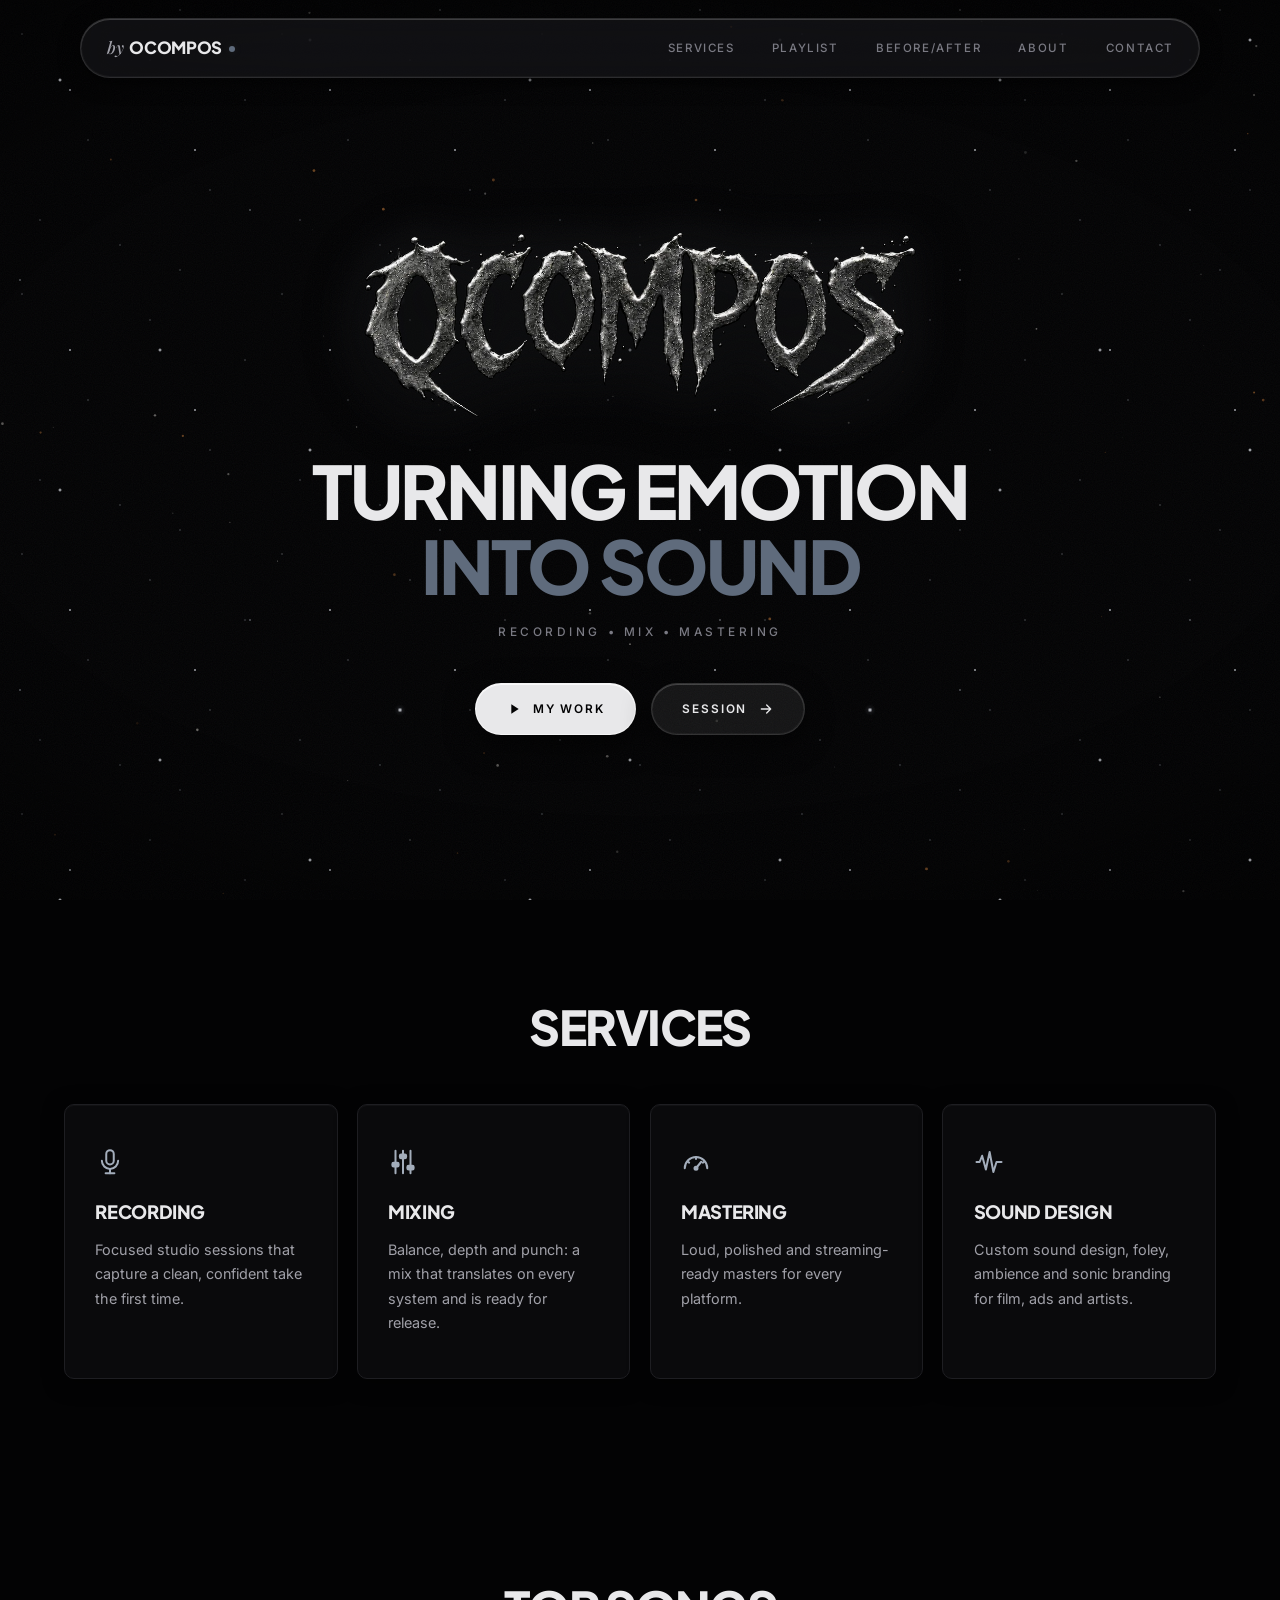
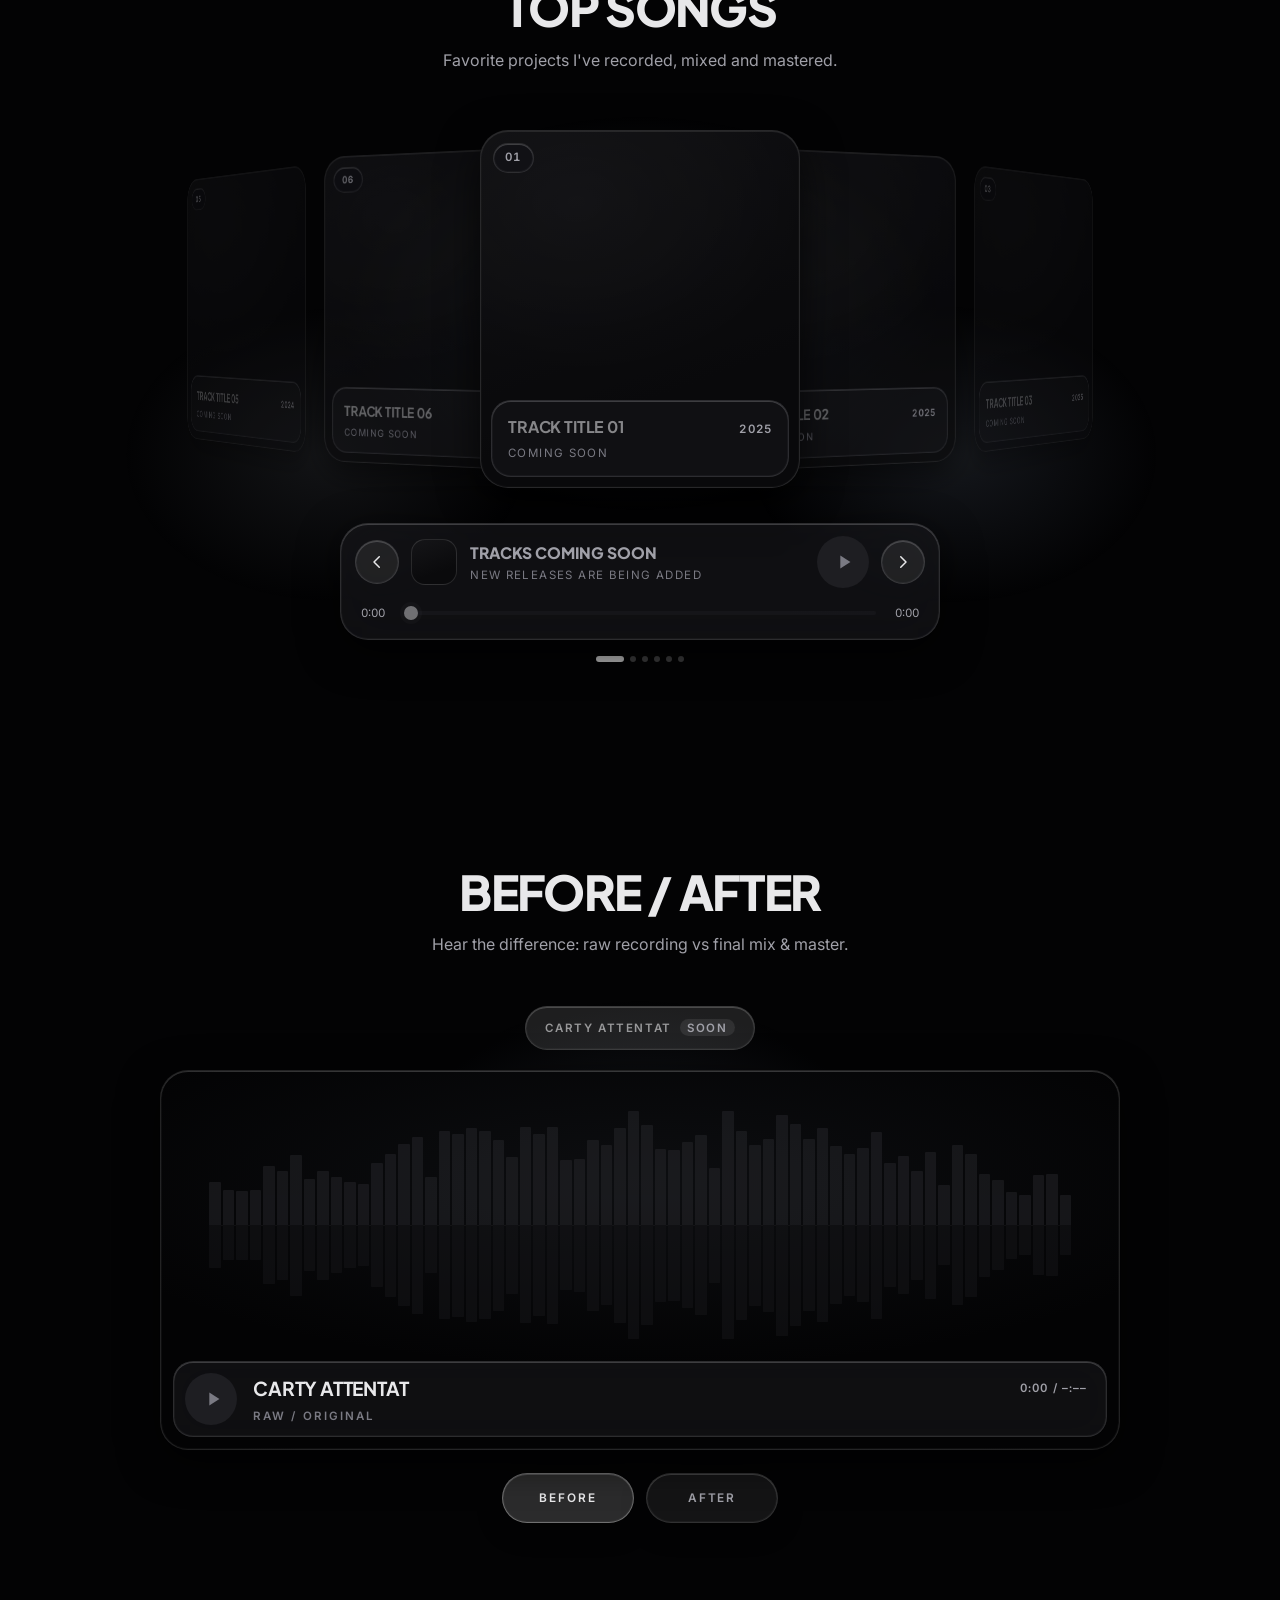
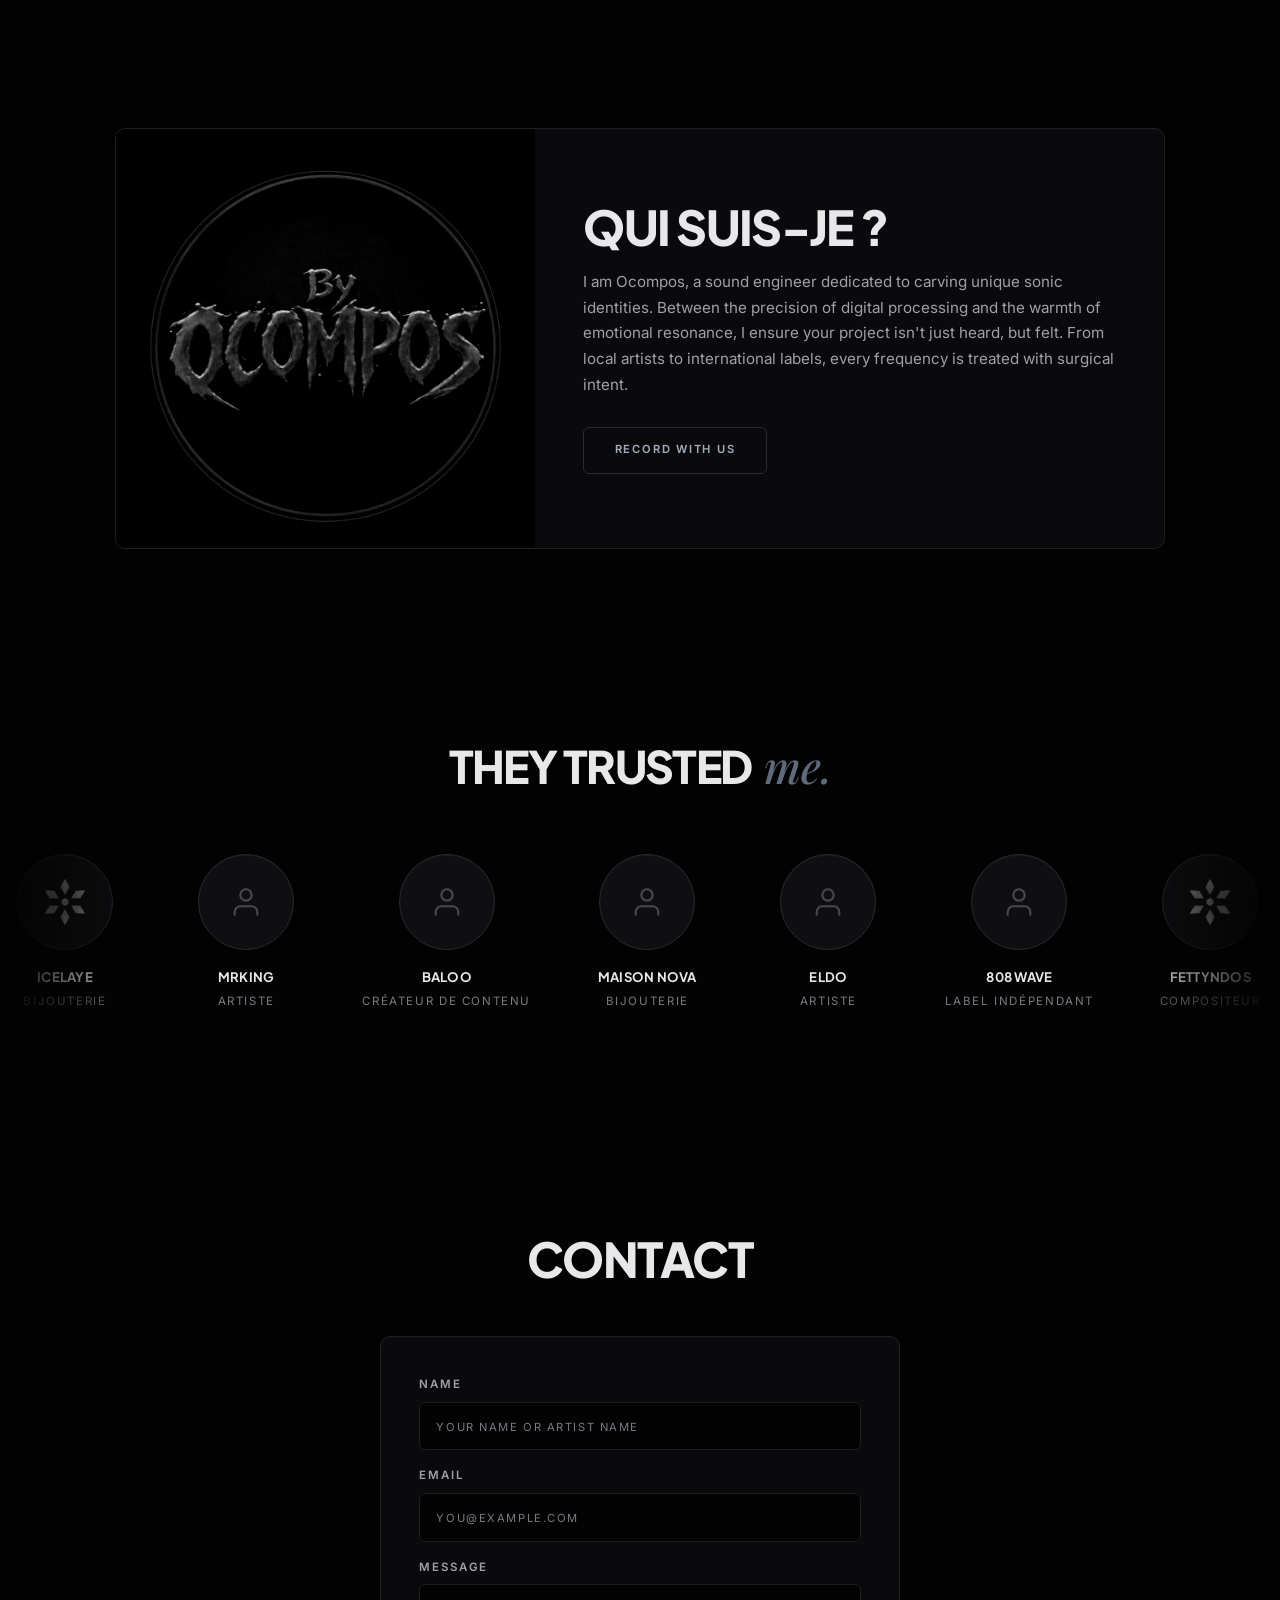
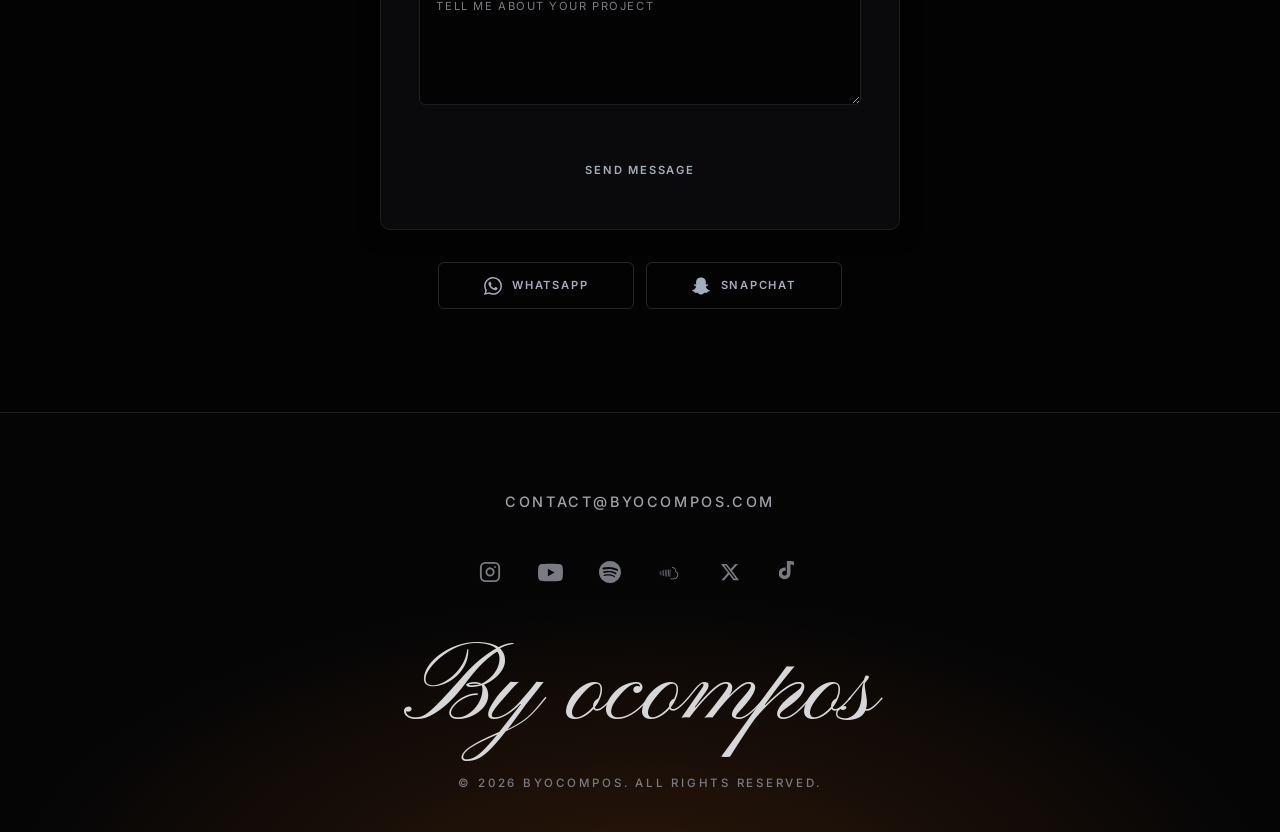
==== commit 95a9f9e7: "Swap hero logo, drop service numbers, add scroll-driven service reveal - Hero uses the new Ocompos c" ====
--- a/index.html
+++ b/index.html
@@ -93,7 +93,10 @@
           <!-- Centered Hero Logo: GSAP animates .hero-logo-wrap; CSS hover stays on .hero-logo -->
           <div class="hero-logo-container">
             <div class="hero-logo-wrap">
-              <img src="resource/logo-remove.png" alt="ByOcompos Logo" class="hero-logo" />
+              <picture>
+                <source srcset="resource/logo-ocompos.webp" type="image/webp" />
+                <img src="resource/logo-ocompos.png" alt="Ocompos" class="hero-logo" width="1100" height="378" />
+              </picture>
             </div>
           </div>
 
@@ -126,7 +129,6 @@
       <div class="svc-grid">
         <div class="svc-cell reveal">
           <article class="svc-item">
-            <span class="svc-index" aria-hidden="true">01</span>
             <svg class="svc-glyph" viewBox="0 0 24 24" fill="none" stroke="currentColor" stroke-width="1.6"
               stroke-linecap="round" stroke-linejoin="round" aria-hidden="true" focusable="false">
               <rect x="9" y="2.5" width="6" height="11.5" rx="3" />
@@ -140,7 +142,6 @@
         </div>
         <div class="svc-cell reveal">
           <article class="svc-item">
-            <span class="svc-index" aria-hidden="true">02</span>
             <svg class="svc-glyph" viewBox="0 0 24 24" fill="none" stroke="currentColor" stroke-width="1.6"
               stroke-linecap="round" stroke-linejoin="round" aria-hidden="true" focusable="false">
               <path d="M6 3v18M12 3v18M18 3v18" />
@@ -154,7 +155,6 @@
         </div>
         <div class="svc-cell reveal">
           <article class="svc-item">
-            <span class="svc-index" aria-hidden="true">03</span>
             <svg class="svc-glyph" viewBox="0 0 24 24" fill="none" stroke="currentColor" stroke-width="1.6"
               stroke-linecap="round" stroke-linejoin="round" aria-hidden="true" focusable="false">
               <path d="M3 17a9 9 0 0 1 18 0" />
@@ -168,7 +168,6 @@
         </div>
         <div class="svc-cell reveal">
           <article class="svc-item">
-            <span class="svc-index" aria-hidden="true">04</span>
             <svg class="svc-glyph" viewBox="0 0 24 24" fill="none" stroke="currentColor" stroke-width="1.6"
               stroke-linecap="round" stroke-linejoin="round" aria-hidden="true" focusable="false">
               <path d="M2 12h2.5l2-5 3 11 3-14 3 16 2.5-8H22" />
--- a/style.css
+++ b/style.css
@@ -570,8 +570,8 @@
 }
 
 .hero-logo {
-  width: 300px;
-  max-width: 78vw;
+  width: 560px;
+  max-width: 88vw;
   height: auto;
   display: block;
   filter:
@@ -874,18 +874,19 @@
   transform: scaleX(1);
 }
 
-.svc-index {
-  position: absolute;
-  top: 0.9rem;
-  right: 1.2rem;
-  font-family: var(--font-display);
-  font-weight: 800;
-  font-size: clamp(2.6rem, 4vw, 3.4rem);
-  line-height: 1;
-  letter-spacing: -0.04em;
-  color: var(--ink-500);
-  pointer-events: none;
-  user-select: none;
+/* Scroll "armed" state (script.js toggles it while the card is in view):
+   the signal bar sweeps in and the glyph glows, then releases on exit. */
+.svc-item.is-armed {
+  border-color: var(--signal-line);
+}
+
+.svc-item.is-armed::after {
+  transform: scaleX(1);
+  transition-delay: 0.25s;
+}
+
+.svc-item.is-armed .svc-glyph {
+  filter: drop-shadow(0 0 10px var(--signal-glow));
 }
 
 .svc-glyph {
@@ -895,6 +896,7 @@
   color: var(--signal-bright);
   margin-bottom: 1.3rem;
   flex-shrink: 0;
+  transition: filter 0.5s ease;
 }
 
 .svc-item h3,
@@ -2875,7 +2877,7 @@
   }
 
   .hero-logo {
-    width: 220px;
+    width: 440px;
   }
 
   .hero-content .title {
@@ -2997,7 +2999,7 @@
   }
 
   .hero-logo {
-    width: 190px;
+    width: 340px;
   }
 
   .port-grid {
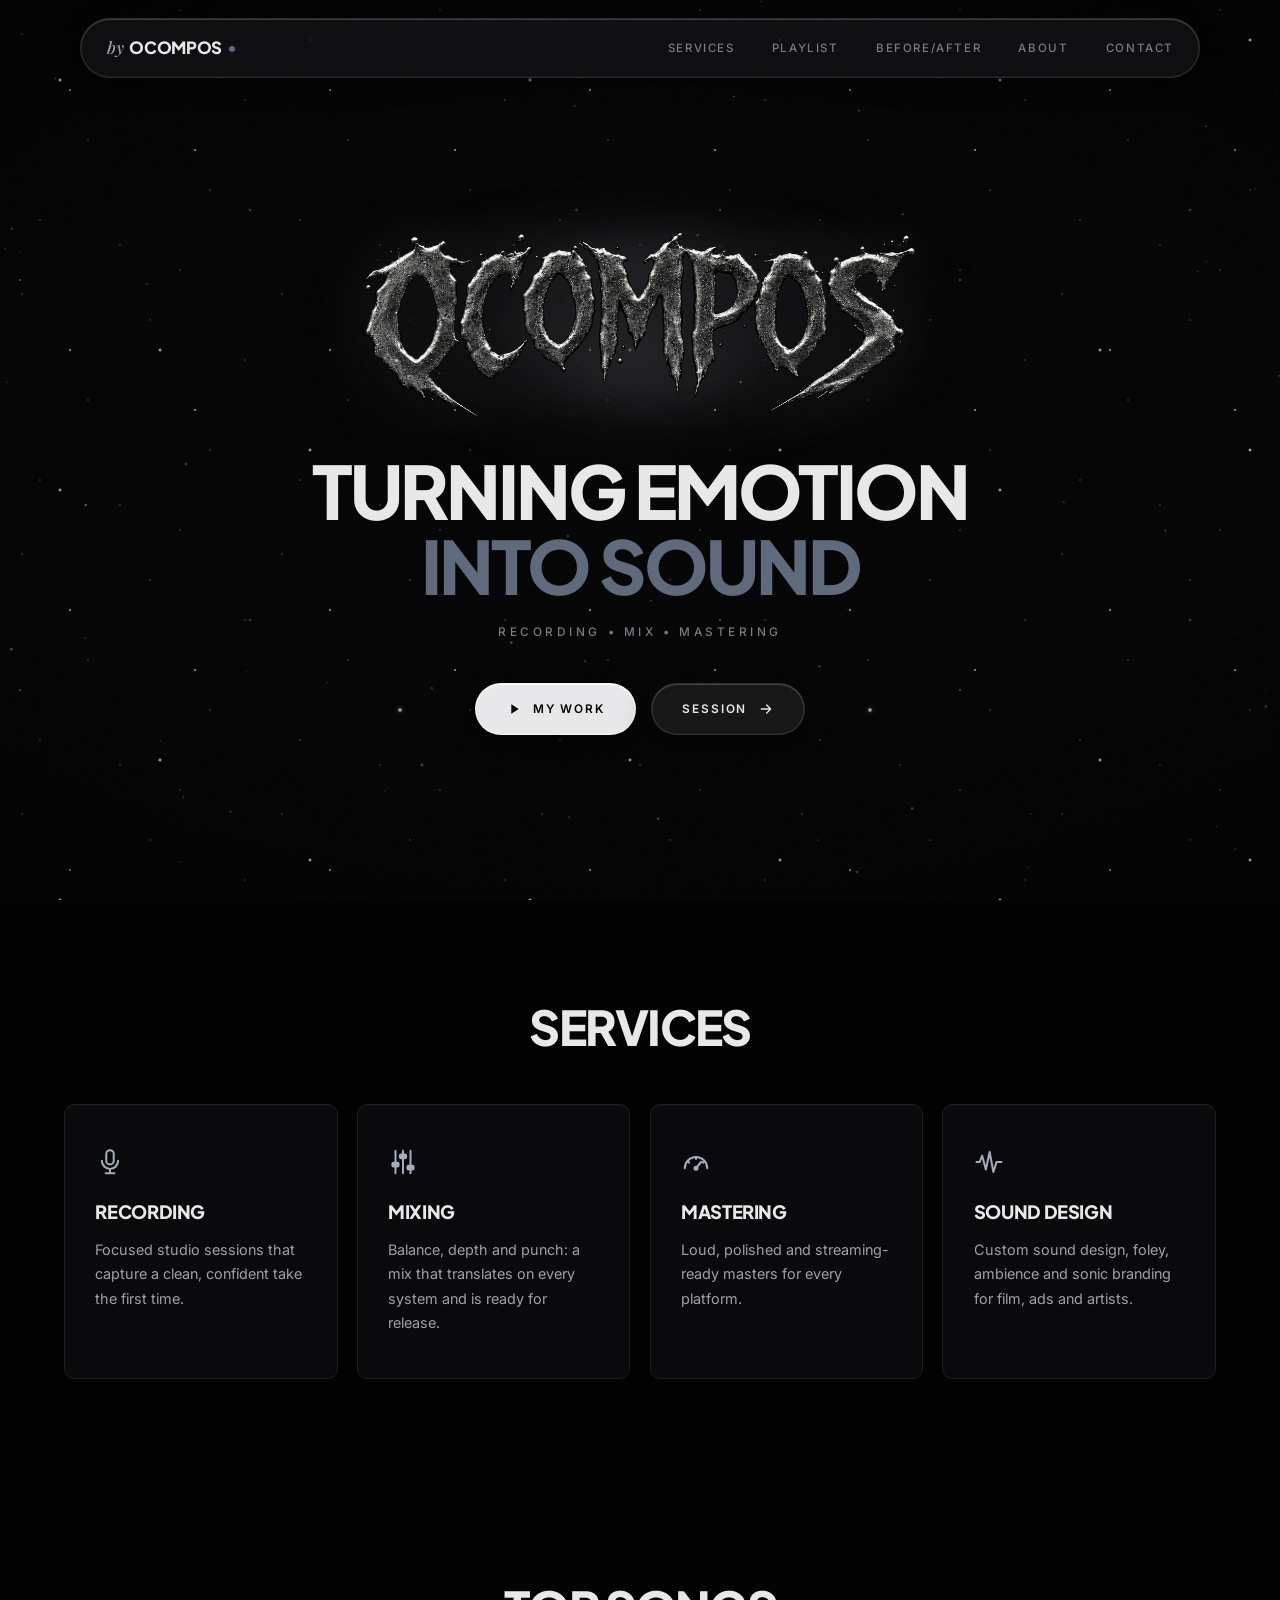
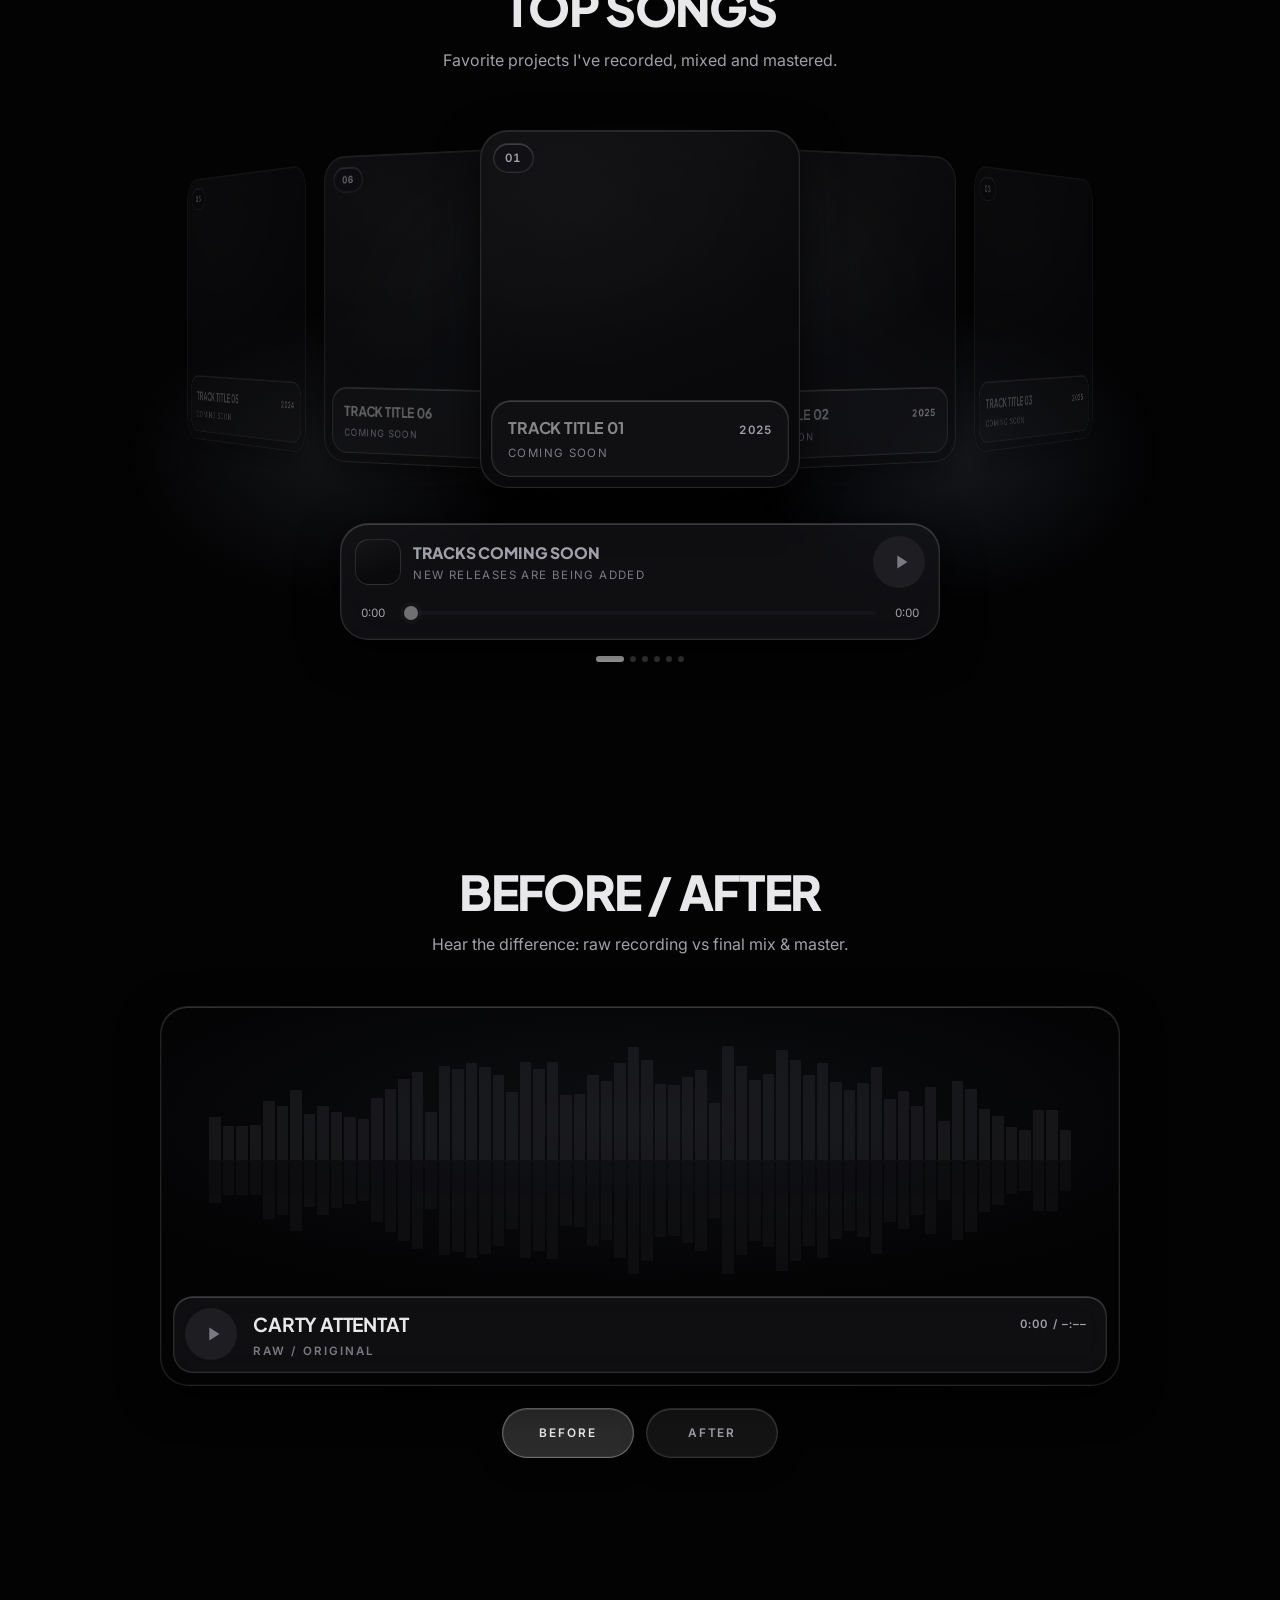
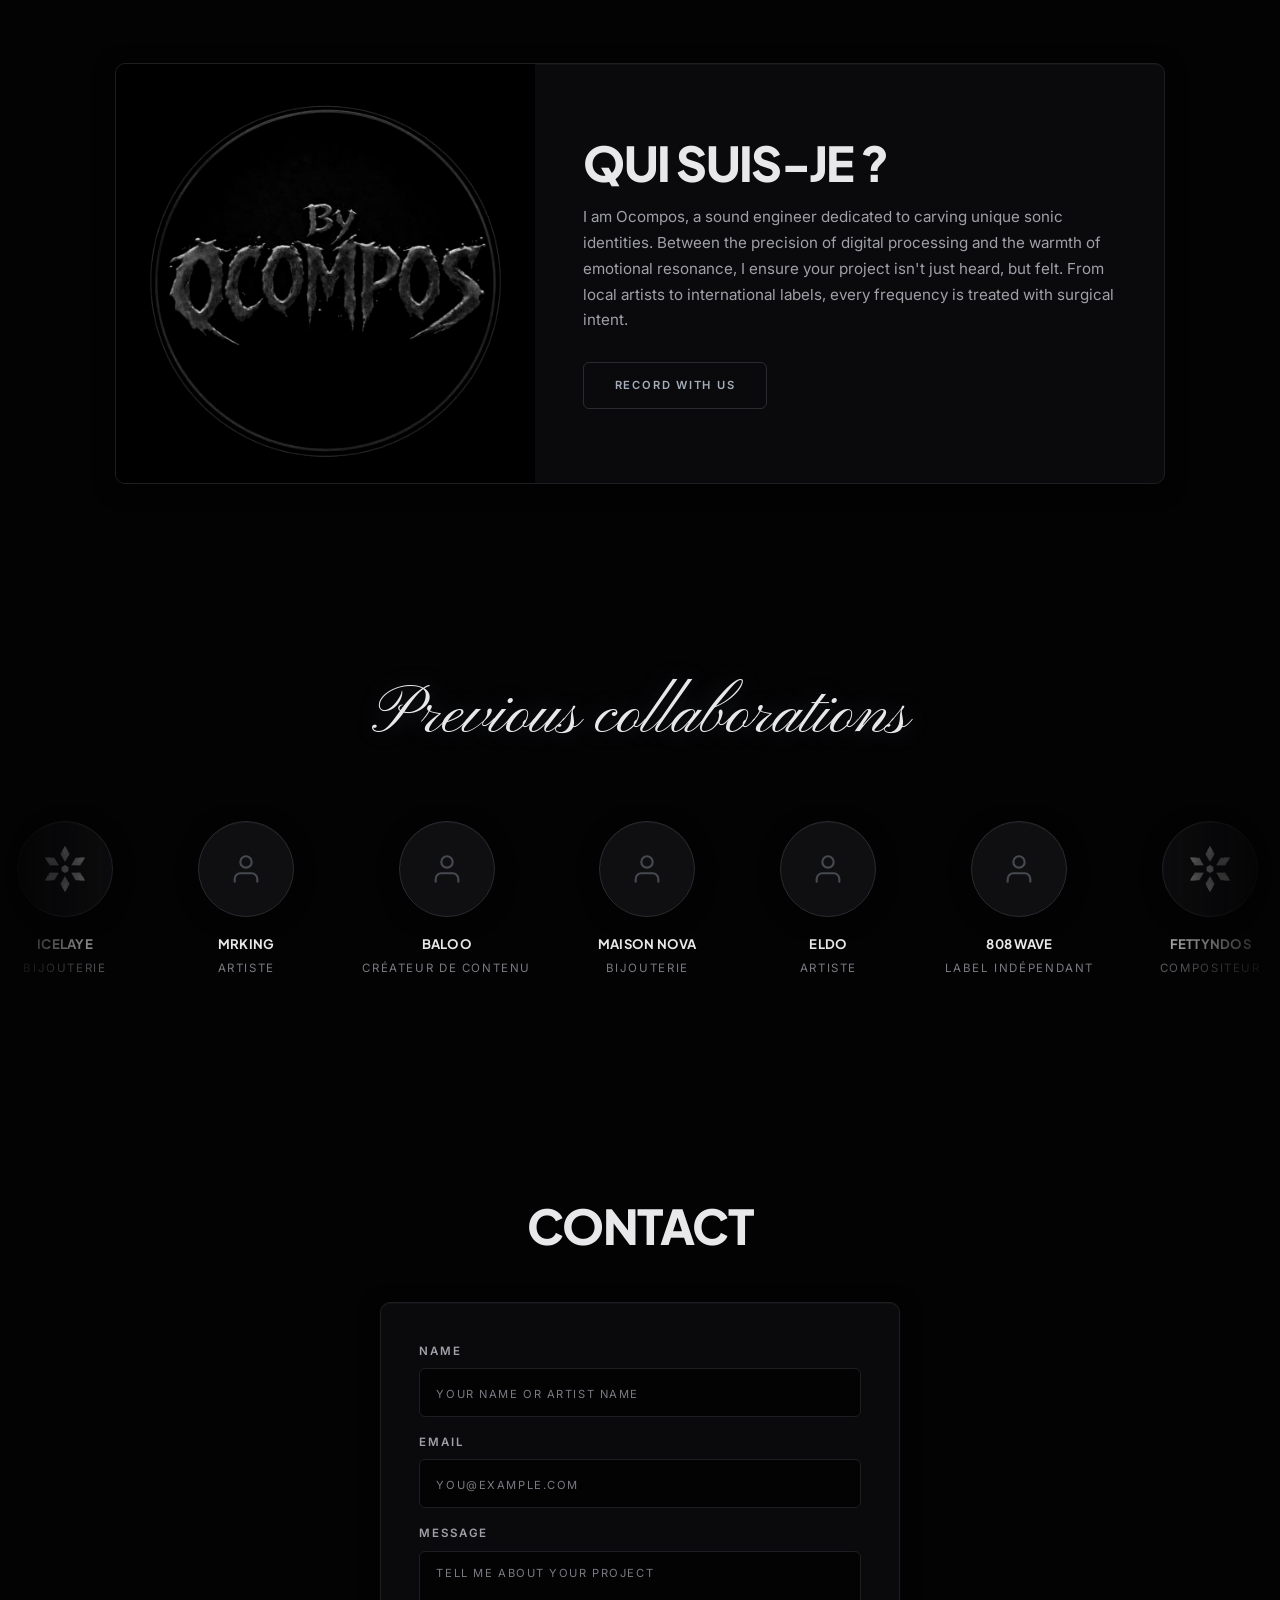
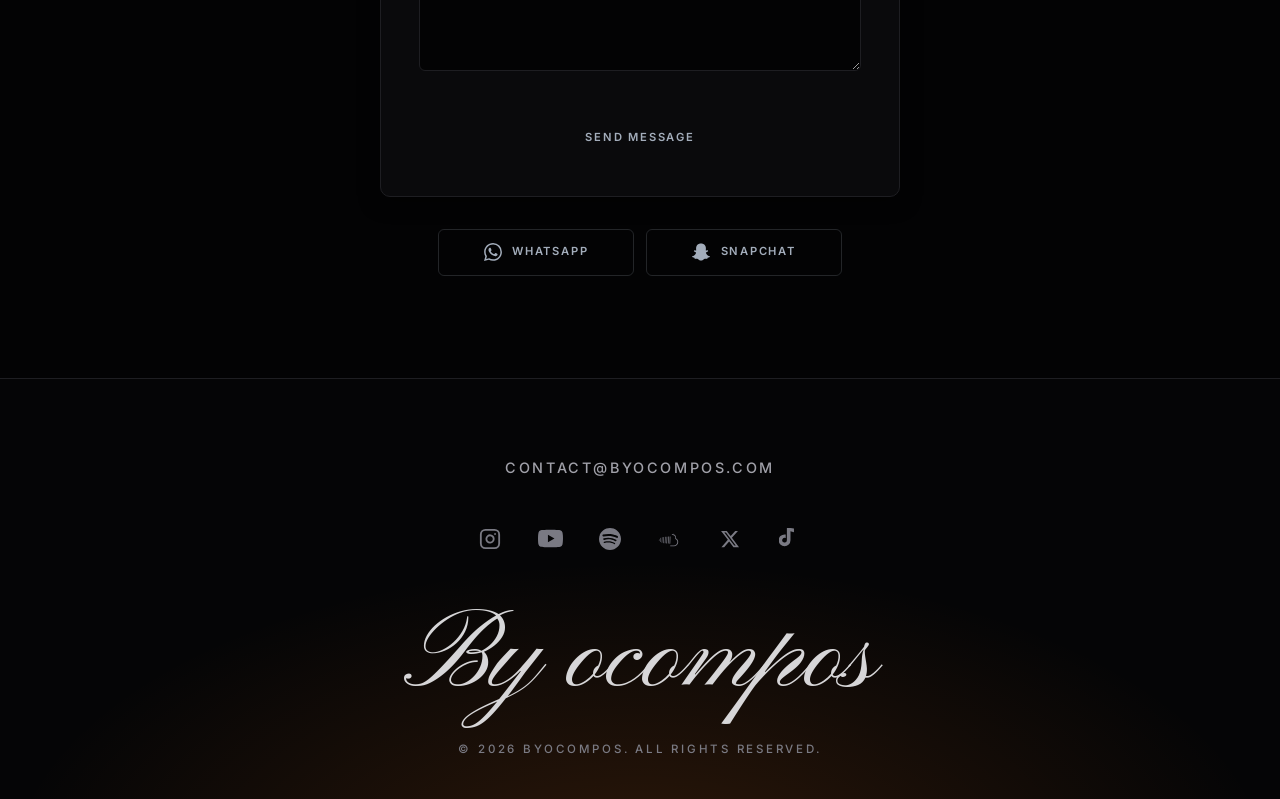
==== commit db1be518: "Hero sparkles + touch glow, smoother song carousel, tidy before/after and clients title - Hero: twin" ====
--- a/index.html
+++ b/index.html
@@ -93,6 +93,9 @@
           <!-- Centered Hero Logo: GSAP animates .hero-logo-wrap; CSS hover stays on .hero-logo -->
           <div class="hero-logo-container">
             <div class="hero-logo-wrap">
+              <!-- Glow follows the pointer / finger; sparkles are generated by script.js -->
+              <span class="hero-glow" aria-hidden="true"></span>
+              <span class="hero-sparkles" aria-hidden="true"></span>
               <picture>
                 <source srcset="resource/logo-ocompos.webp" type="image/webp" />
                 <img src="resource/logo-ocompos.png" alt="Ocompos" class="hero-logo" width="1100" height="378" />
@@ -277,9 +280,6 @@
 
         <!-- Floating transport pill -->
         <div class="player-bar glass">
-          <button class="player-skip" type="button" data-skip="-1" aria-label="previous track">
-            <svg viewBox="0 0 24 24" aria-hidden="true"><path d="M15 5l-7 7 7 7" /></svg>
-          </button>
           <span class="now-cover" aria-hidden="true"></span>
           <div class="player-info">
             <p class="now-title">track</p>
@@ -288,9 +288,6 @@
           <button class="player-toggle" type="button" aria-label="play" disabled>
             <svg class="icon-play" viewBox="0 0 24 24" aria-hidden="true"><path d="M8 5v14l11-7z" /></svg>
             <svg class="icon-pause" viewBox="0 0 24 24" aria-hidden="true"><path d="M6 5h4v14H6zM14 5h4v14h-4z" /></svg>
-          </button>
-          <button class="player-skip" type="button" data-skip="1" aria-label="next track">
-            <svg viewBox="0 0 24 24" aria-hidden="true"><path d="M9 5l7 7-7 7" /></svg>
           </button>
           <div class="seek-row">
             <time class="t-cur">0:00</time>
@@ -379,7 +376,7 @@
     <!-- ========================================== -->
     <section id="trusted" class="trusted-section">
       <div class="trusted-header reveal">
-        <h2 class="trusted-title">they trusted <span class="purple-italic">me.</span></h2>
+        <h2 class="trusted-title">Previous collaborations</h2>
       </div>
 
       <div class="carousel-wrapper">
--- a/style.css
+++ b/style.css
@@ -565,8 +565,82 @@
 
 /* GSAP (desktop pin timeline) owns this wrapper; hover stays on .hero-logo. */
 .hero-logo-wrap {
+  position: relative;
   display: flex;
   justify-content: center;
+}
+
+.hero-logo-wrap picture {
+  position: relative;
+  z-index: 2;
+}
+
+/* Soft light behind the logo. script.js moves it with the pointer / finger
+   (--gx / --gy) and flares it on touch (.is-lit). */
+.hero-glow {
+  --gx: 50%;
+  --gy: 50%;
+  position: absolute;
+  inset: -45% -20%;
+  z-index: 0;
+  pointer-events: none;
+  background:
+    radial-gradient(28% 42% at var(--gx) var(--gy), rgba(235, 240, 250, 0.22), transparent 70%),
+    radial-gradient(55% 60% at 50% 50%, rgba(163, 173, 187, 0.12), transparent 72%);
+  filter: blur(12px);
+  opacity: 0.75;
+  transition: opacity 0.5s ease, transform 0.6s var(--ease);
+  animation: hero-glow-breathe 5s ease-in-out infinite;
+}
+
+.hero-glow.is-lit {
+  opacity: 1;
+  transform: scale(1.08);
+}
+
+@keyframes hero-glow-breathe {
+  0%, 100% { filter: blur(12px) brightness(0.9); }
+  50%      { filter: blur(14px) brightness(1.2); }
+}
+
+/* Twinkling four-point stars scattered around the logo. */
+.hero-sparkles {
+  position: absolute;
+  inset: -22% -8%;
+  z-index: 1;
+  pointer-events: none;
+}
+
+.hero-sparkles i {
+  position: absolute;
+  width: var(--s, 10px);
+  height: var(--s, 10px);
+  margin: calc(var(--s, 10px) / -2) 0 0 calc(var(--s, 10px) / -2);
+  background: #fff;
+  clip-path: polygon(50% 0, 60% 40%, 100% 50%, 60% 60%, 50% 100%, 40% 60%, 0 50%, 40% 40%);
+  filter: drop-shadow(0 0 4px rgba(255, 255, 255, 0.9));
+  opacity: 0;
+  transform: scale(0.2) rotate(0deg);
+  animation: sparkle var(--d, 3s) ease-in-out var(--delay, 0s) infinite;
+}
+
+.hero-sparkles i.dot {
+  clip-path: circle(50%);
+  --s: 3px;
+}
+
+.hero-sparkles i.burst {
+  animation: sparkle-burst 0.9s ease-out forwards;
+}
+
+@keyframes sparkle {
+  0%, 100% { opacity: 0; transform: scale(0.2) rotate(0deg); }
+  50%      { opacity: 1; transform: scale(1) rotate(45deg); }
+}
+
+@keyframes sparkle-burst {
+  0%   { opacity: 1; transform: translate(0, 0) scale(1) rotate(0deg); }
+  100% { opacity: 0; transform: translate(var(--tx), var(--ty)) scale(0.2) rotate(90deg); }
 }
 
 .hero-logo {
@@ -584,7 +658,7 @@
   transform: scale(1.03);
   filter:
     drop-shadow(0 16px 34px rgba(0, 0, 0, 0.8))
-    drop-shadow(0 0 40px rgba(255, 122, 24, 0.4));
+    drop-shadow(0 0 40px rgba(220, 228, 240, 0.35));
 }
 
 .hero-content .title {
@@ -1561,7 +1635,21 @@
     rotateY(calc(var(--offset) * 24deg))
     scale(calc(1 - var(--abs) * 0.12));
   opacity: calc(1 - var(--abs) * 0.3);
-  transition: transform 0.6s var(--ease), opacity 0.45s ease;
+  transition: transform 0.75s cubic-bezier(0.22, 1, 0.36, 1), opacity 0.6s ease;
+  will-change: transform;
+}
+
+/* While a finger / mouse drags the carousel, cards follow it 1:1. */
+.playlist {
+  cursor: grab;
+}
+
+.playlist.is-dragging {
+  cursor: grabbing;
+}
+
+.playlist.is-dragging > li {
+  transition: none;
 }
 
 .playlist > li.is-far {
@@ -1749,10 +1837,10 @@
 .player-bar {
   position: relative;
   display: grid;
-  grid-template-columns: auto auto minmax(0, 1fr) auto auto;
+  grid-template-columns: auto minmax(0, 1fr) auto;
   grid-template-areas:
-    "prev cover info play next"
-    "seek seek  seek seek seek";
+    "cover info play"
+    "seek  seek seek";
   align-items: center;
   gap: 0.2rem 0.8rem;
   width: 100%;
@@ -1762,11 +1850,9 @@
   border-radius: var(--radius-2xl);
 }
 
-.player-bar .player-skip[data-skip="-1"] { grid-area: prev; }
 .player-bar .now-cover { grid-area: cover; }
 .player-bar .player-info { grid-area: info; }
 .player-bar .player-toggle { grid-area: play; width: 52px; height: 52px; }
-.player-bar .player-skip[data-skip="1"] { grid-area: next; }
 .player-bar .seek-row { grid-area: seek; padding: 0 0.4rem; }
 
 /* Round glass icon buttons (prev / next). */
@@ -1947,6 +2033,11 @@
 .ab-tab[aria-selected="true"] {
   color: var(--text-primary);
   background: transparent;
+}
+
+/* One comparison track: the caption already names it, so no tab bar. */
+.ab-tabs.is-single {
+  display: none;
 }
 
 .ab-tab-note:empty {
@@ -2406,13 +2497,14 @@
 
 .trusted-title {
   margin-bottom: 3rem;
-  font-family: var(--font-display);
-  font-size: clamp(1.9rem, 4.6vw, 2.8rem);
-  font-weight: 800;
-  text-transform: uppercase;
+  font-family: var(--font-script);
+  font-size: clamp(2.6rem, 7vw, 4.2rem);
+  font-weight: 400;
+  text-transform: none;
   color: var(--text-primary);
-  letter-spacing: -0.035em;
-  line-height: 1.1;
+  letter-spacing: 0;
+  line-height: 1.2;
+  text-shadow: 0 0 24px rgba(163, 173, 187, 0.25);
 }
 
 /* Class name is legacy ("purple"); the accent is amber now. */
@@ -3037,6 +3129,12 @@
   .hero-container .hero-content {
     transform: none !important;
     transition: none !important;
+  }
+
+  .hero-sparkles i {
+    animation: none !important;
+    opacity: 0.6;
+    transform: none;
   }
 
   body::before {
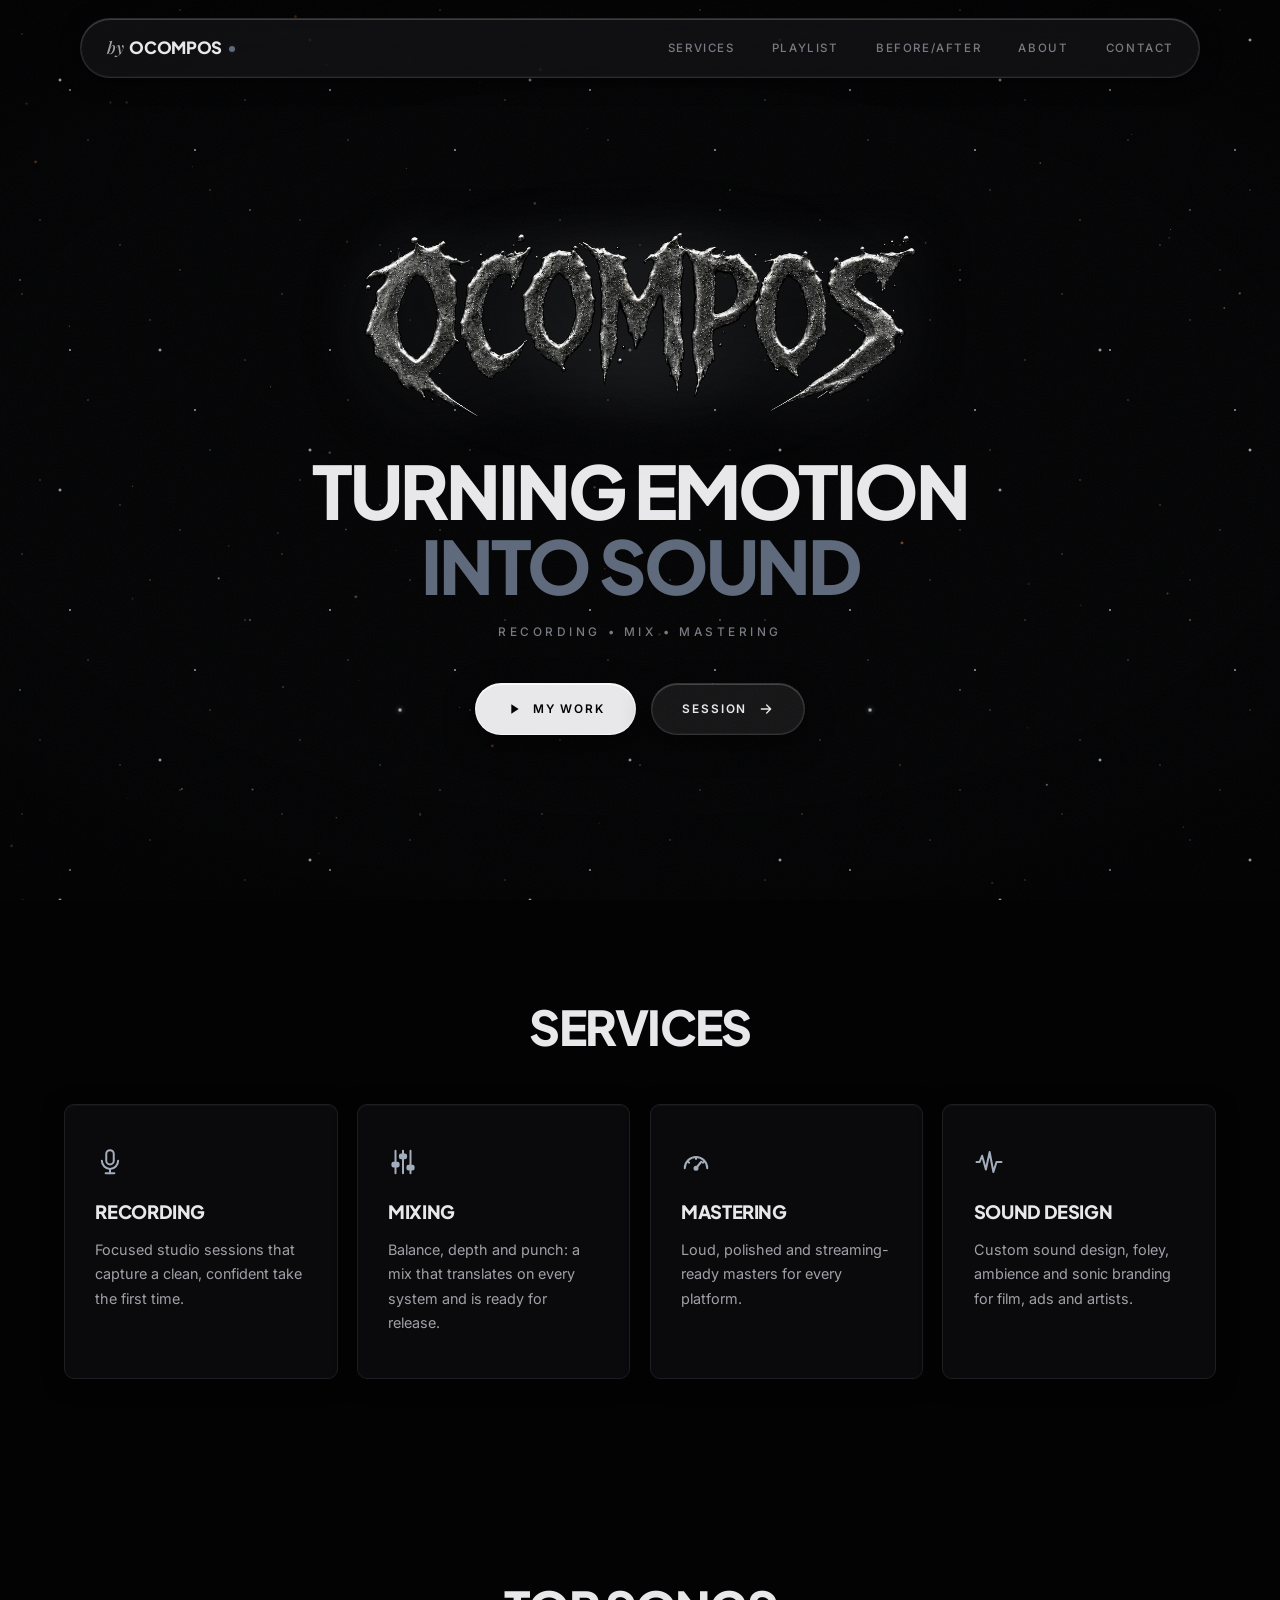
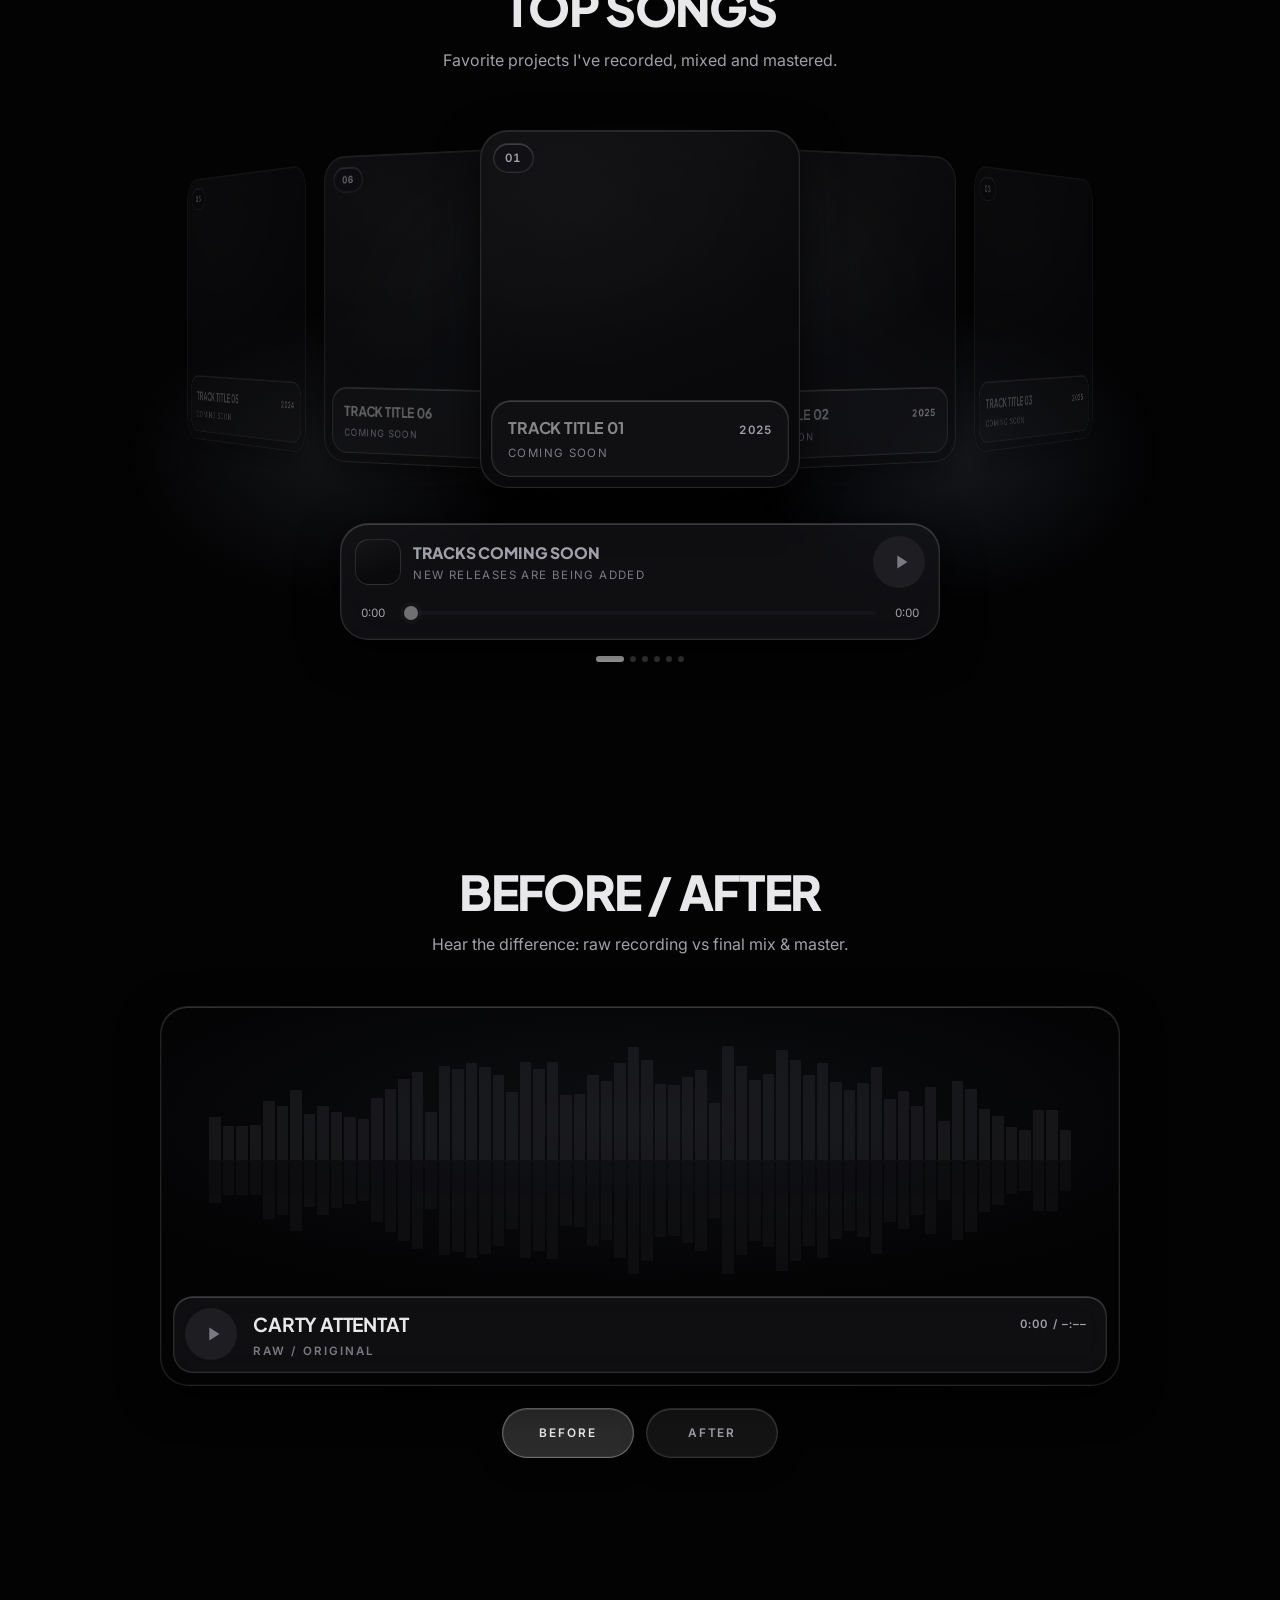
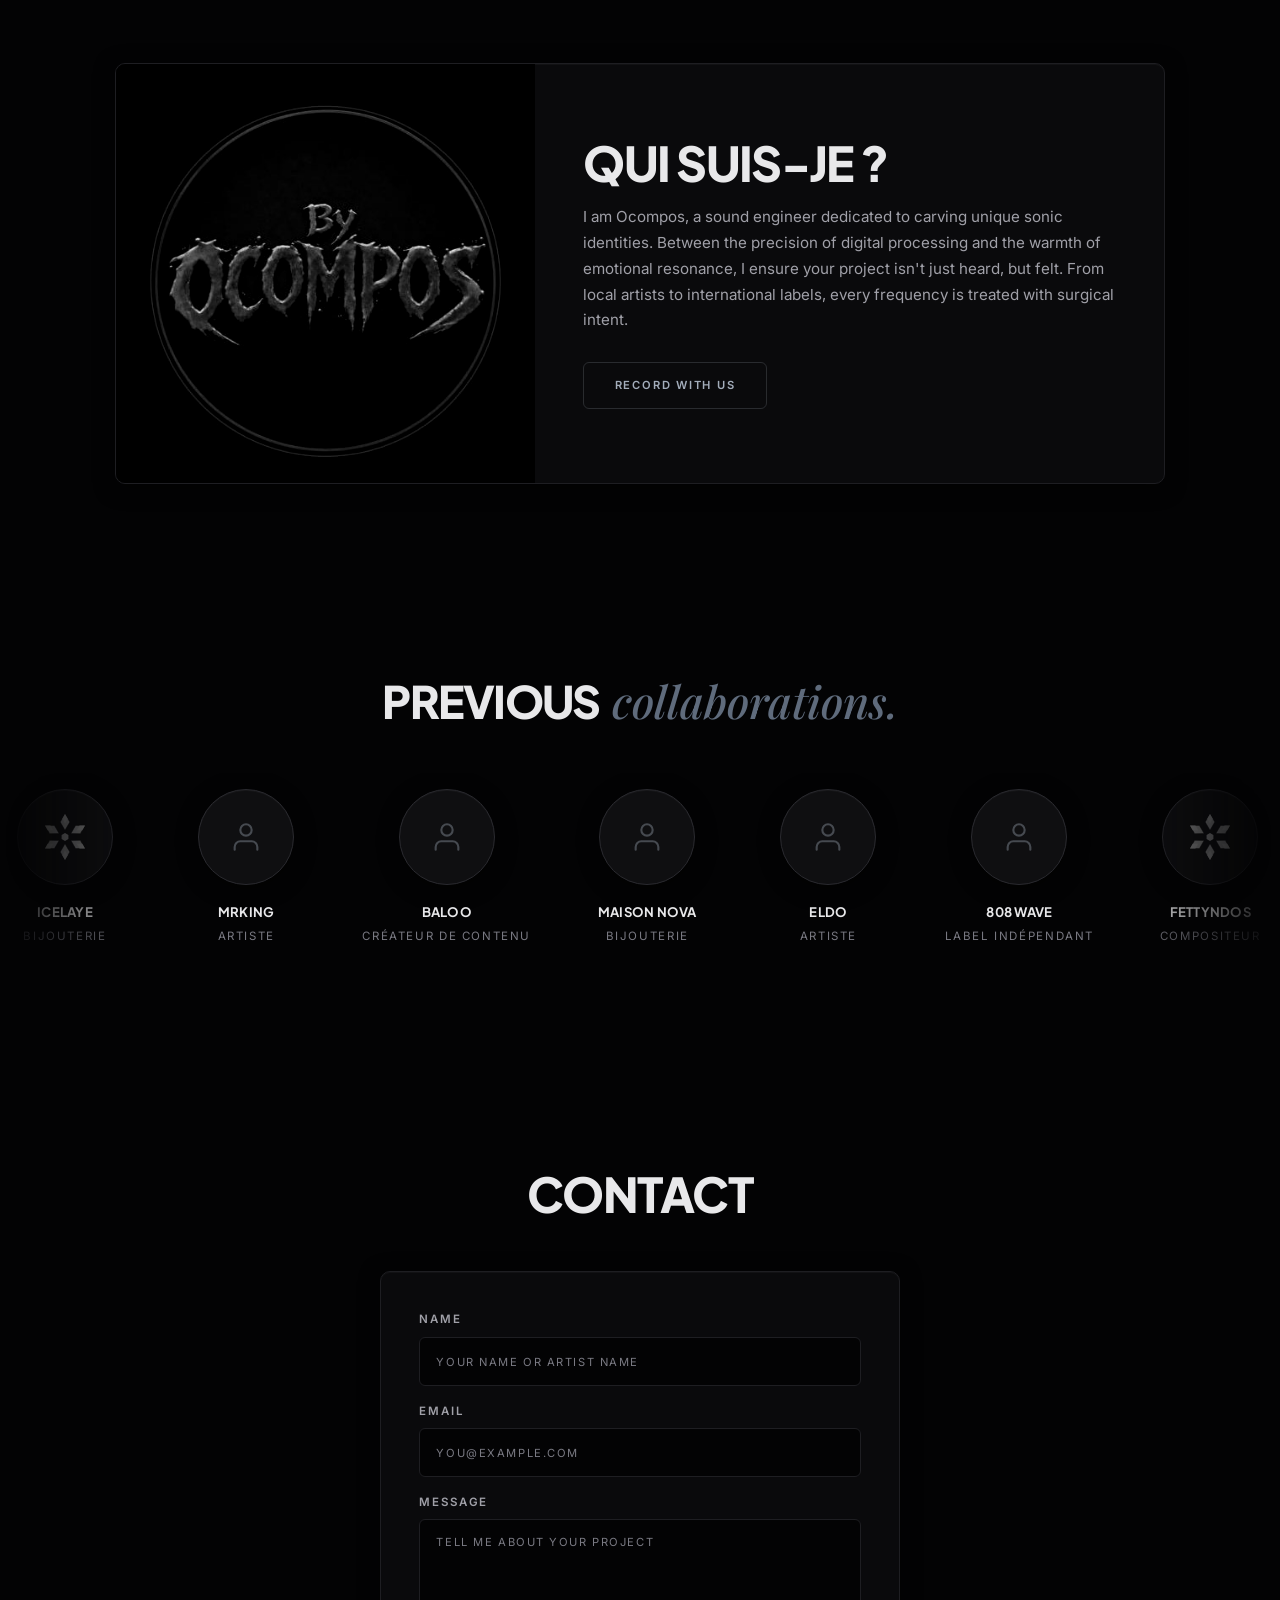
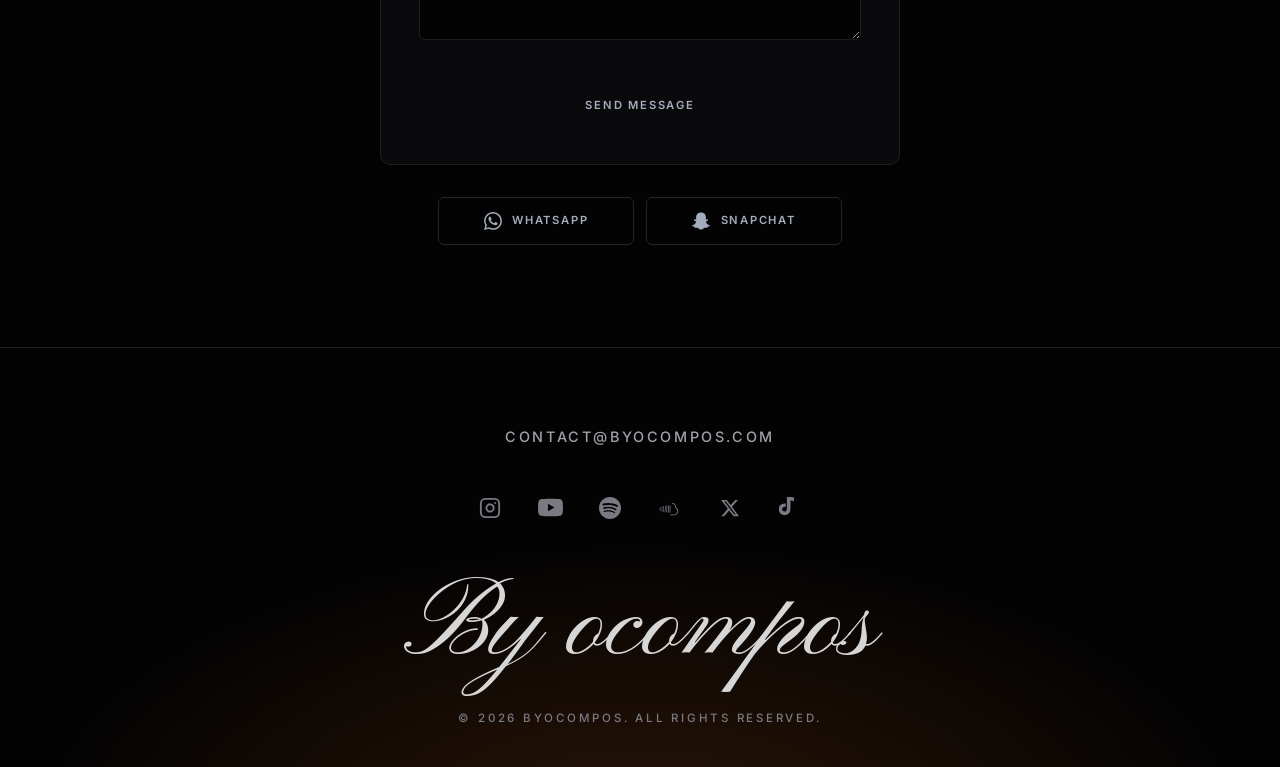
==== commit 7e7a939f: "Drop hero sparkles, softer scroll-reactive glow, let the starfield show through - Hero: remove the t" ====
--- a/index.html
+++ b/index.html
@@ -93,9 +93,8 @@
           <!-- Centered Hero Logo: GSAP animates .hero-logo-wrap; CSS hover stays on .hero-logo -->
           <div class="hero-logo-container">
             <div class="hero-logo-wrap">
-              <!-- Glow follows the pointer / finger; sparkles are generated by script.js -->
+              <!-- Glow follows the pointer / finger and flares on touch and scroll (script.js) -->
               <span class="hero-glow" aria-hidden="true"></span>
-              <span class="hero-sparkles" aria-hidden="true"></span>
               <picture>
                 <source srcset="resource/logo-ocompos.webp" type="image/webp" />
                 <img src="resource/logo-ocompos.png" alt="Ocompos" class="hero-logo" width="1100" height="378" />
@@ -376,7 +375,7 @@
     <!-- ========================================== -->
     <section id="trusted" class="trusted-section">
       <div class="trusted-header reveal">
-        <h2 class="trusted-title">Previous collaborations</h2>
+        <h2 class="trusted-title">previous <span class="purple-italic">collaborations.</span></h2>
       </div>
 
       <div class="carousel-wrapper">
--- a/style.css
+++ b/style.css
@@ -585,17 +585,17 @@
   z-index: 0;
   pointer-events: none;
   background:
-    radial-gradient(28% 42% at var(--gx) var(--gy), rgba(235, 240, 250, 0.22), transparent 70%),
-    radial-gradient(55% 60% at 50% 50%, rgba(163, 173, 187, 0.12), transparent 72%);
+    radial-gradient(28% 42% at var(--gx) var(--gy), rgba(235, 240, 250, 0.16), transparent 70%),
+    radial-gradient(55% 60% at 50% 50%, rgba(163, 173, 187, 0.09), transparent 72%);
   filter: blur(12px);
-  opacity: 0.75;
+  opacity: 0.6;
   transition: opacity 0.5s ease, transform 0.6s var(--ease);
   animation: hero-glow-breathe 5s ease-in-out infinite;
 }
 
 .hero-glow.is-lit {
-  opacity: 1;
-  transform: scale(1.08);
+  opacity: 0.9;
+  transform: scale(1.06);
 }
 
 @keyframes hero-glow-breathe {
@@ -603,45 +603,6 @@
   50%      { filter: blur(14px) brightness(1.2); }
 }
 
-/* Twinkling four-point stars scattered around the logo. */
-.hero-sparkles {
-  position: absolute;
-  inset: -22% -8%;
-  z-index: 1;
-  pointer-events: none;
-}
-
-.hero-sparkles i {
-  position: absolute;
-  width: var(--s, 10px);
-  height: var(--s, 10px);
-  margin: calc(var(--s, 10px) / -2) 0 0 calc(var(--s, 10px) / -2);
-  background: #fff;
-  clip-path: polygon(50% 0, 60% 40%, 100% 50%, 60% 60%, 50% 100%, 40% 60%, 0 50%, 40% 40%);
-  filter: drop-shadow(0 0 4px rgba(255, 255, 255, 0.9));
-  opacity: 0;
-  transform: scale(0.2) rotate(0deg);
-  animation: sparkle var(--d, 3s) ease-in-out var(--delay, 0s) infinite;
-}
-
-.hero-sparkles i.dot {
-  clip-path: circle(50%);
-  --s: 3px;
-}
-
-.hero-sparkles i.burst {
-  animation: sparkle-burst 0.9s ease-out forwards;
-}
-
-@keyframes sparkle {
-  0%, 100% { opacity: 0; transform: scale(0.2) rotate(0deg); }
-  50%      { opacity: 1; transform: scale(1) rotate(45deg); }
-}
-
-@keyframes sparkle-burst {
-  0%   { opacity: 1; transform: translate(0, 0) scale(1) rotate(0deg); }
-  100% { opacity: 0; transform: translate(var(--tx), var(--ty)) scale(0.2) rotate(90deg); }
-}
 
 .hero-logo {
   width: 560px;
@@ -2497,14 +2458,13 @@
 
 .trusted-title {
   margin-bottom: 3rem;
-  font-family: var(--font-script);
-  font-size: clamp(2.6rem, 7vw, 4.2rem);
-  font-weight: 400;
-  text-transform: none;
+  font-family: var(--font-display);
+  font-size: clamp(1.9rem, 4.6vw, 2.8rem);
+  font-weight: 800;
+  text-transform: uppercase;
   color: var(--text-primary);
-  letter-spacing: 0;
-  line-height: 1.2;
-  text-shadow: 0 0 24px rgba(163, 173, 187, 0.25);
+  letter-spacing: -0.035em;
+  line-height: 1.1;
 }
 
 /* Class name is legacy ("purple"); the accent is amber now. */
@@ -2650,7 +2610,7 @@
 .purple-footer,
 footer {
   position: relative;
-  background: var(--ink-850);
+  background: transparent;
   color: var(--text-primary);
   padding: clamp(3.5rem, 6vw, 5rem) 1.5rem 2.5rem;
   text-align: center;
@@ -3042,27 +3002,6 @@
   }
 }
 
-/* === MOBILE SECTION BLUR === one section at a time (script.js toggles
-   .is-blurred). The layer sits behind the content: it blurs the starfield,
-   not the text. */
-@media (max-width: 768px) {
-  main > section {
-    position: relative;
-    isolation: isolate;
-  }
-
-  main > section.is-blurred::before {
-    content: '';
-    position: absolute;
-    inset: 0;
-    background: rgba(3, 3, 4, 0.5);
-    backdrop-filter: blur(14px);
-    -webkit-backdrop-filter: blur(14px);
-    z-index: -1;
-    pointer-events: none;
-  }
-}
-
 @media (max-width: 480px) {
   .player-toggle {
     width: 52px;
@@ -3129,12 +3068,6 @@
   .hero-container .hero-content {
     transform: none !important;
     transition: none !important;
-  }
-
-  .hero-sparkles i {
-    animation: none !important;
-    opacity: 0.6;
-    transform: none;
   }
 
   body::before {
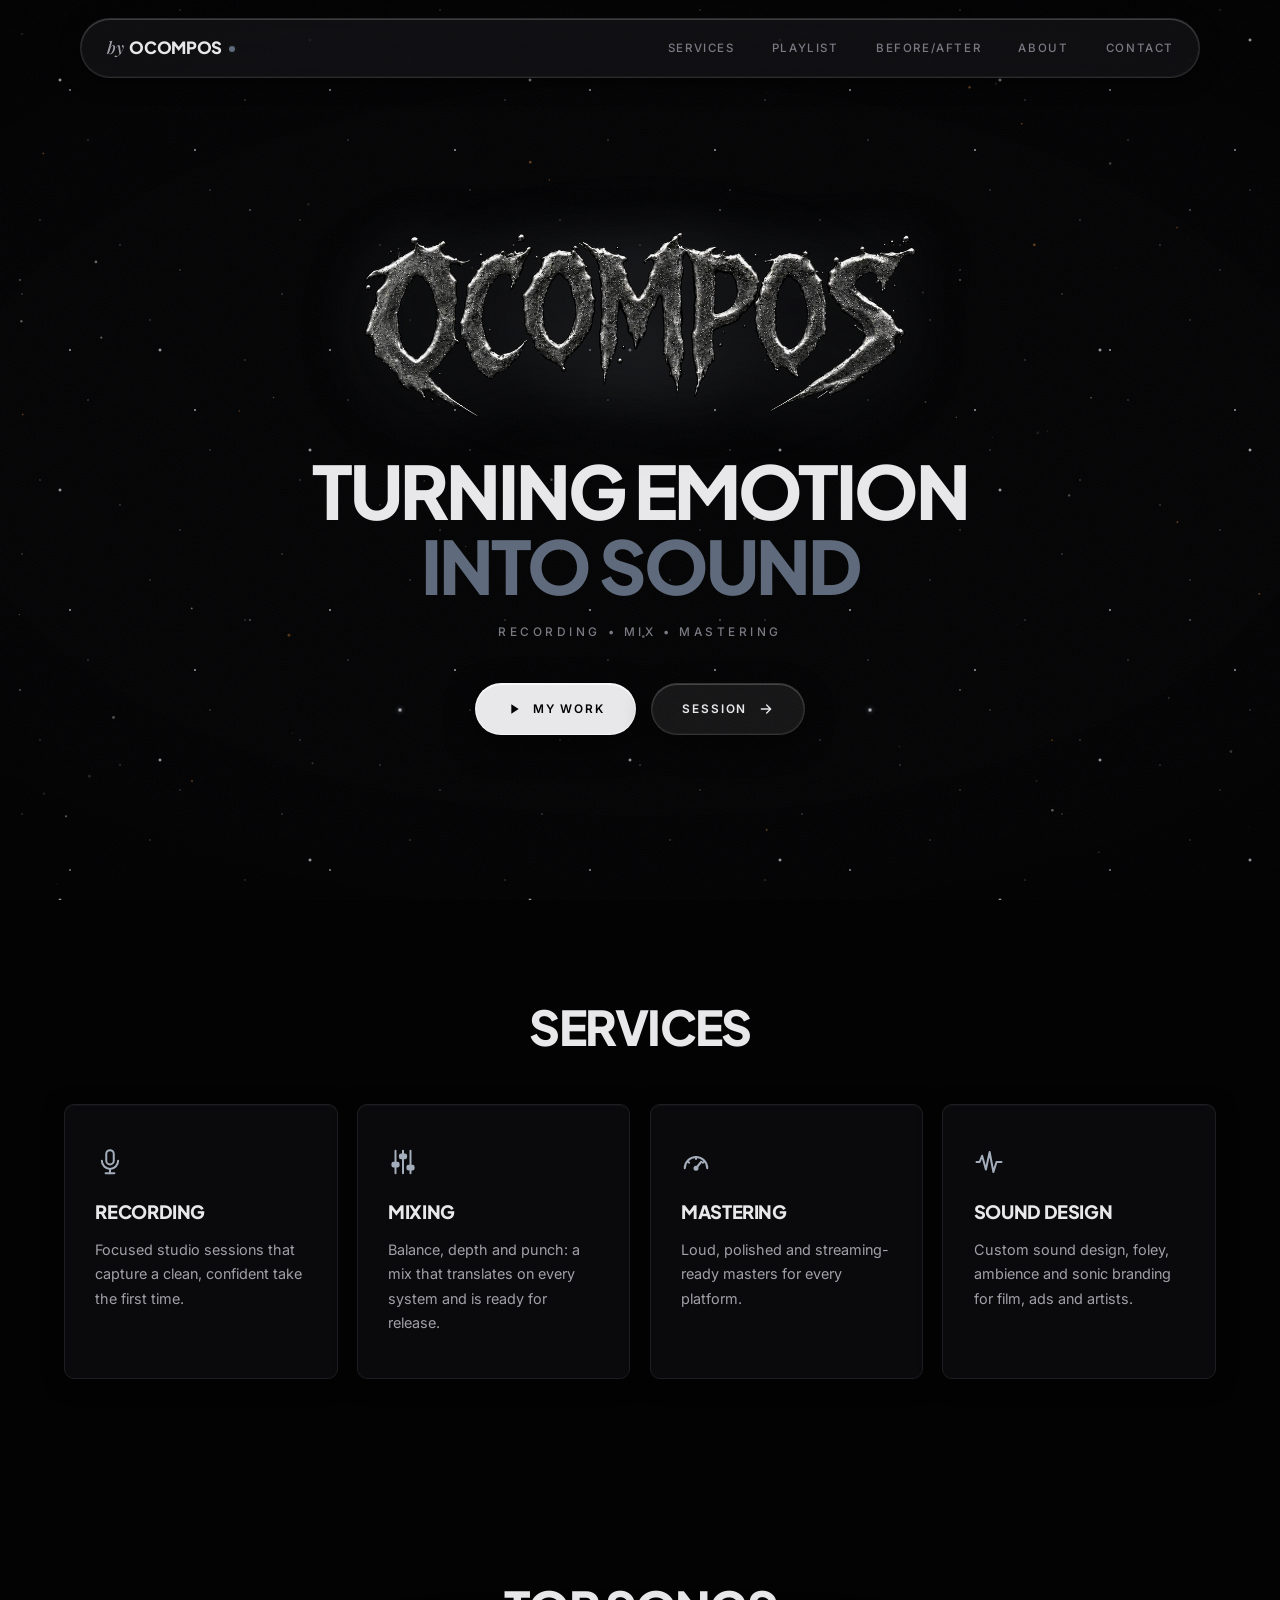
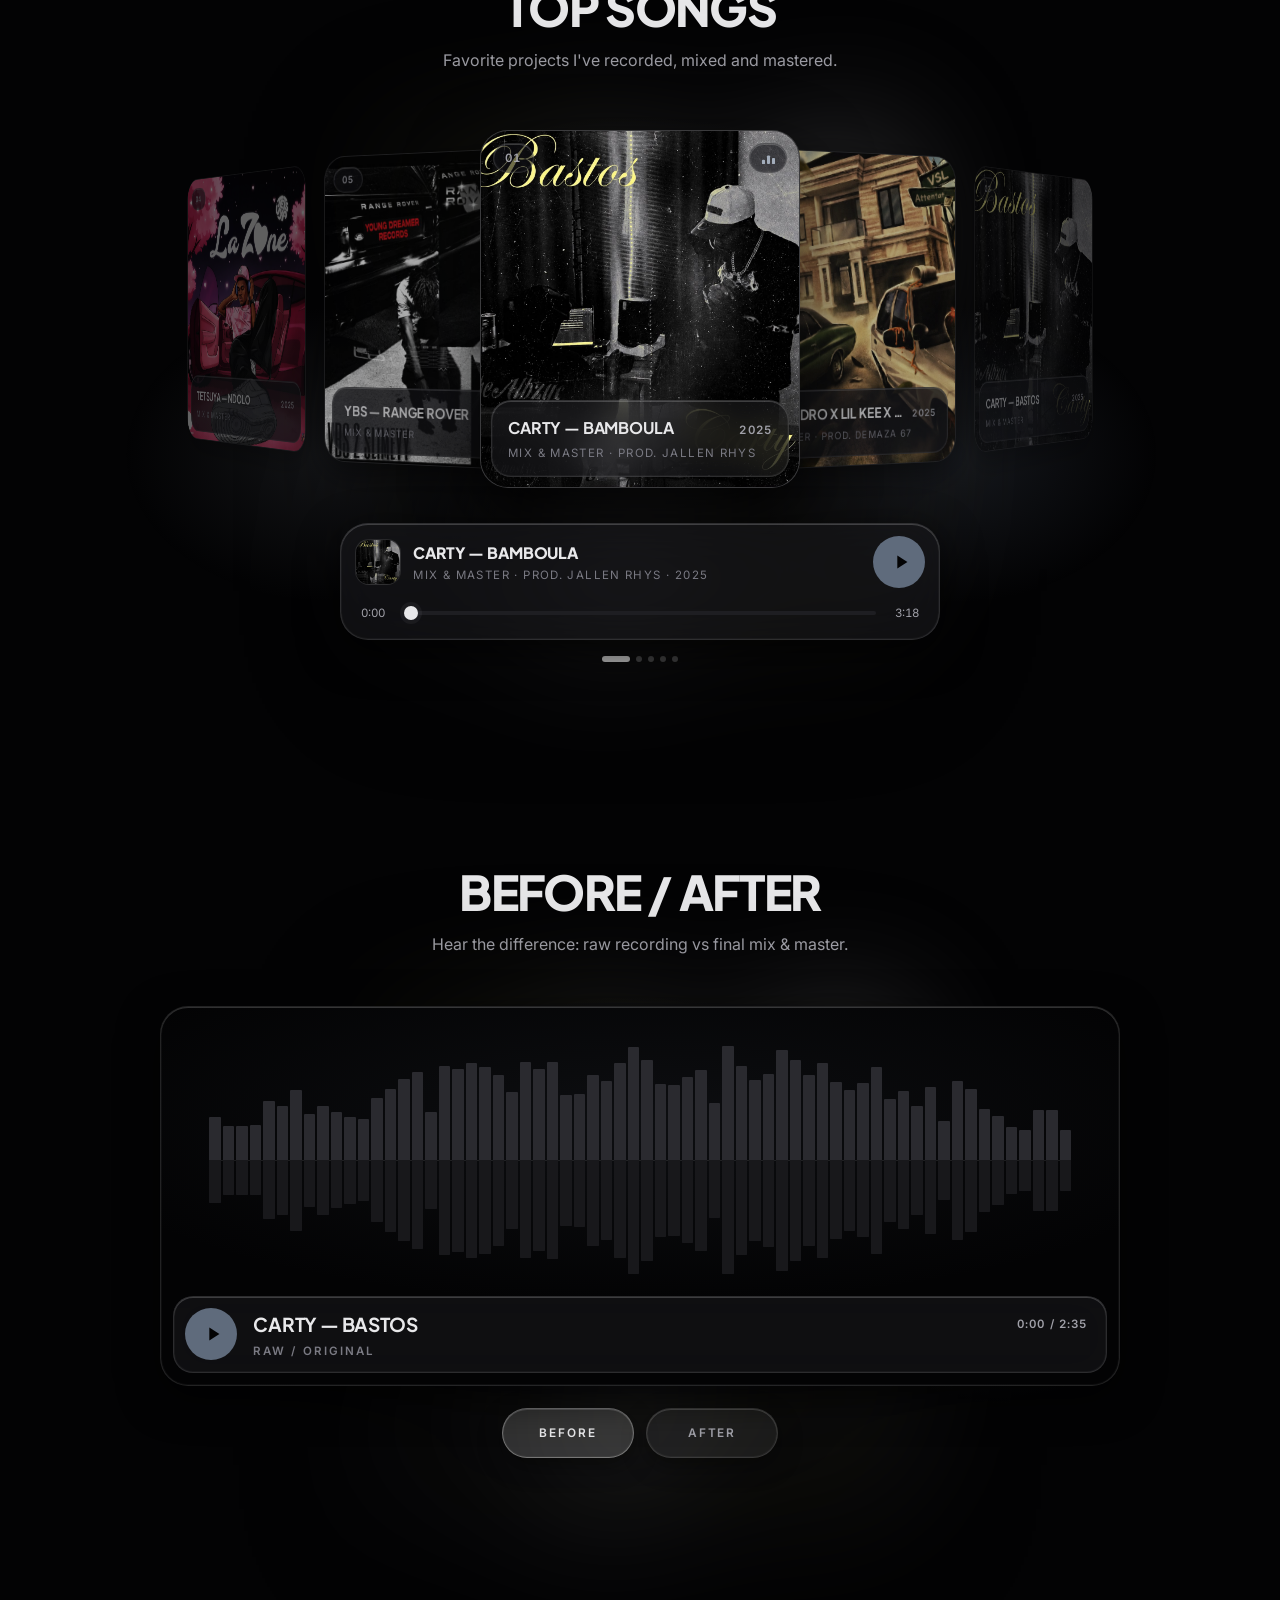
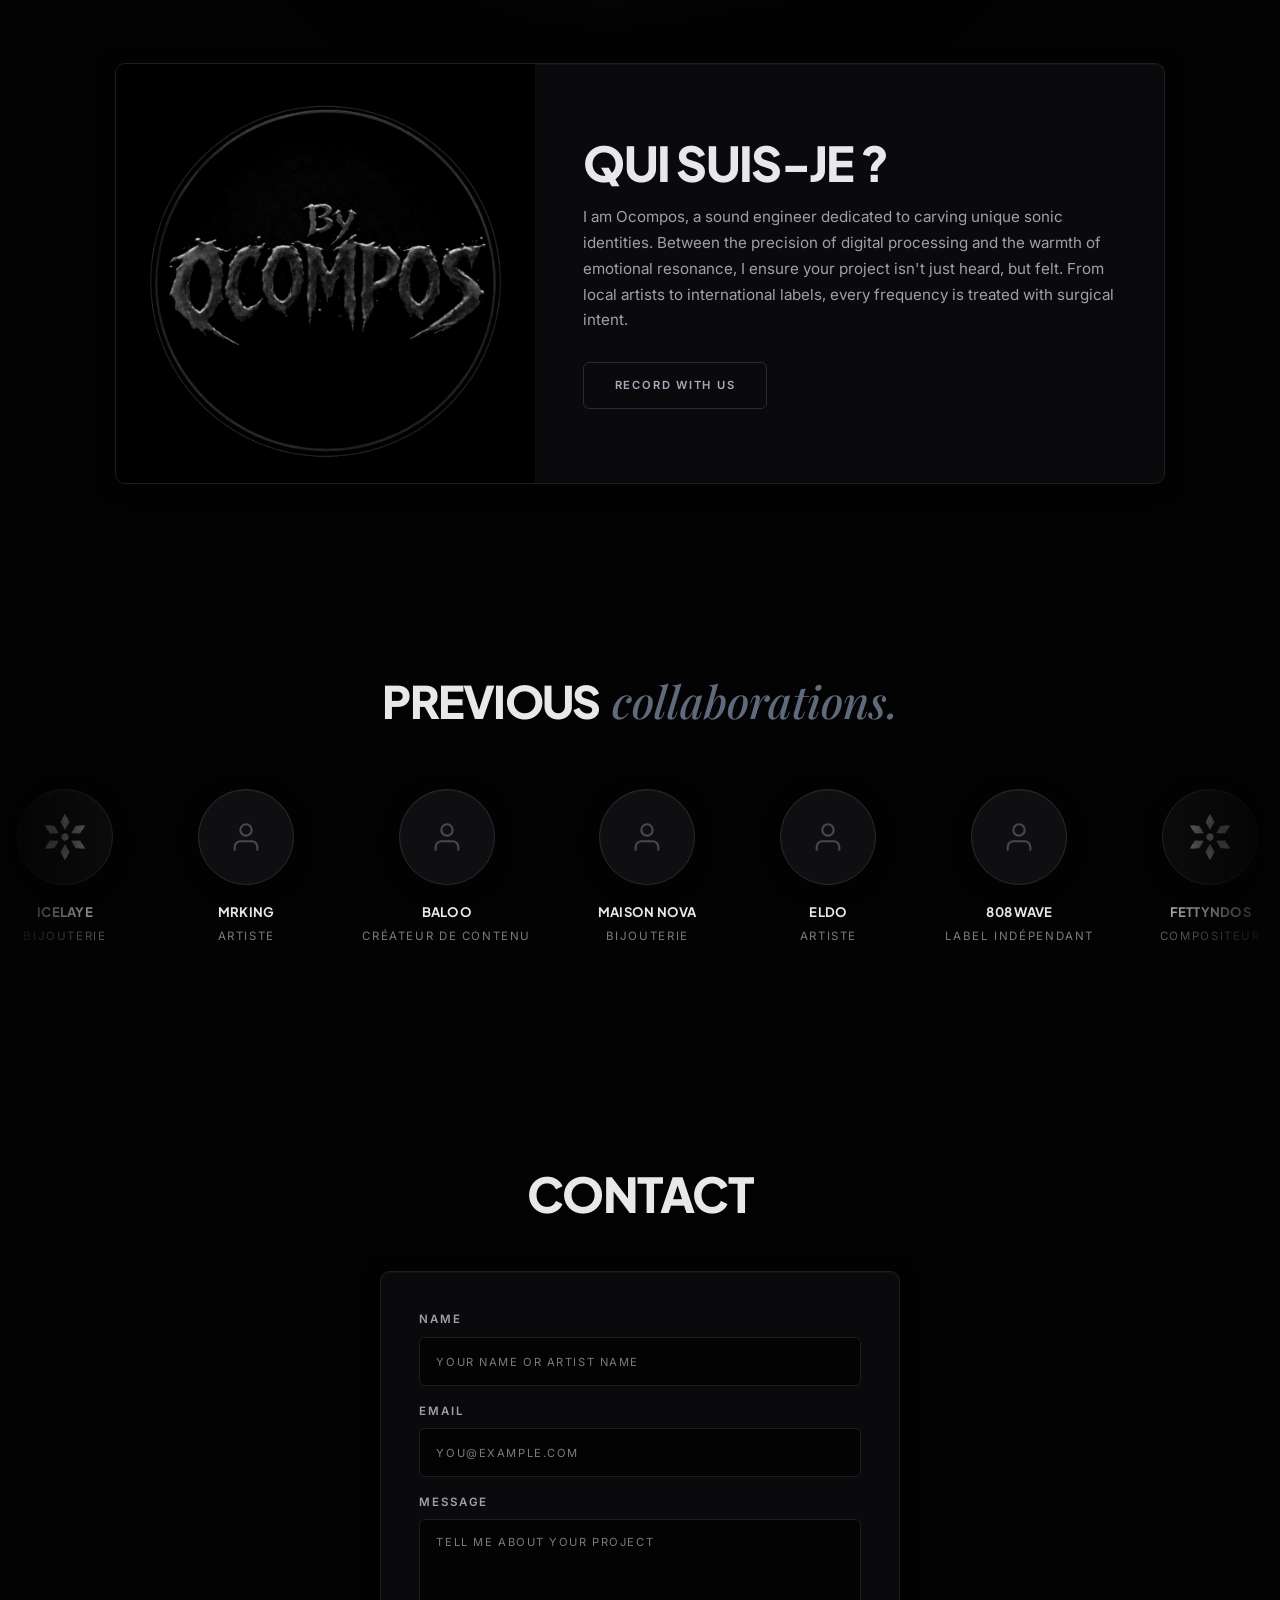
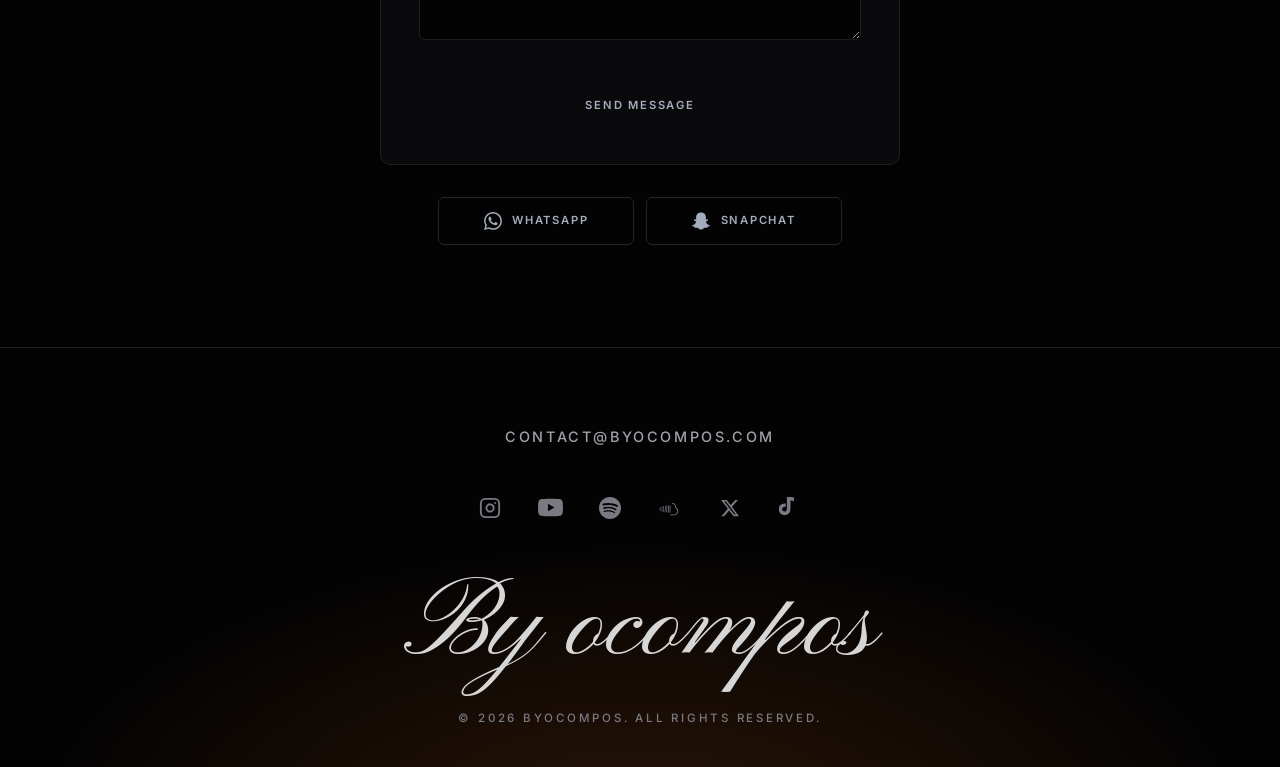
==== commit e2fd60dc: "Real tracks and covers in the playlist, Carty BASTOS before/after, drop scroll lean Co-Authored-By: " ====
--- a/index.html
+++ b/index.html
@@ -198,80 +198,68 @@
              empty data-cover keeps the plain placeholder. -->
         <ol class="playlist" aria-label="tracks">
           <li>
-            <button class="track" type="button" data-audio="resource/audio/track-01.mp3" data-title="Track title 01"
-              data-meta="Mix &amp; Master · Afrobeat" data-year="2025" data-cover="">
+            <button class="track" type="button" data-audio="resource/audio/carty-bamboula.mp3" data-title="CARTY — BAMBOULA"
+              data-meta="Mix &amp; Master · Prod. Jallen Rhys" data-year="2025" data-cover="resource/covers/carty.jpeg">
               <span class="track-cover" aria-hidden="true"></span>
               <span class="track-num">01</span>
               <span class="eq" aria-hidden="true"><i></i><i></i><i></i></span>
               <span class="track-text">
-                <span class="track-title">Track title 01</span>
+                <span class="track-title">CARTY — BAMBOULA</span>
                 <span class="track-year">2025</span>
-                <span class="track-meta">Mix &amp; Master · Afrobeat</span>
+                <span class="track-meta">Mix &amp; Master · Prod. Jallen Rhys</span>
               </span>
             </button>
           </li>
           <li>
-            <button class="track" type="button" data-audio="resource/audio/track-02.mp3" data-title="Track title 02"
-              data-meta="Mix · Drill" data-year="2025" data-cover="">
+            <button class="track" type="button" data-audio="resource/audio/attentat.mp3"
+              data-title="Slime Sandro x Lil Kee x GGORDO — ATTENTAT"
+              data-meta="Mix &amp; Master · Prod. Demaza 67" data-year="2025" data-cover="resource/covers/attentat.jpeg">
               <span class="track-cover" aria-hidden="true"></span>
               <span class="track-num">02</span>
               <span class="eq" aria-hidden="true"><i></i><i></i><i></i></span>
               <span class="track-text">
-                <span class="track-title">Track title 02</span>
+                <span class="track-title">Slime Sandro x Lil Kee x GGORDO — ATTENTAT</span>
                 <span class="track-year">2025</span>
-                <span class="track-meta">Mix · Drill</span>
+                <span class="track-meta">Mix &amp; Master · Prod. Demaza 67</span>
               </span>
             </button>
           </li>
           <li>
-            <button class="track" type="button" data-audio="resource/audio/track-03.mp3" data-title="Track title 03"
-              data-meta="Recording · Rap" data-year="2025" data-cover="">
+            <button class="track" type="button" data-audio="resource/audio/carty-bastos-after.mp3" data-title="CARTY — BASTOS"
+              data-meta="Mix &amp; Master" data-year="2025" data-cover="resource/covers/carty.jpeg">
               <span class="track-cover" aria-hidden="true"></span>
               <span class="track-num">03</span>
               <span class="eq" aria-hidden="true"><i></i><i></i><i></i></span>
               <span class="track-text">
-                <span class="track-title">Track title 03</span>
+                <span class="track-title">CARTY — BASTOS</span>
                 <span class="track-year">2025</span>
-                <span class="track-meta">Recording · Rap</span>
+                <span class="track-meta">Mix &amp; Master</span>
               </span>
             </button>
           </li>
           <li>
-            <button class="track" type="button" data-audio="resource/audio/track-04.mp3" data-title="Track title 04"
-              data-meta="Mastering · R&amp;B" data-year="2024" data-cover="">
+            <button class="track" type="button" data-audio="resource/audio/tetsuya-ndolo.mp3" data-title="TETSUYA — NDOLO"
+              data-meta="Mix &amp; Master" data-year="2025" data-cover="resource/covers/tetsuya-ndolo.jpeg">
               <span class="track-cover" aria-hidden="true"></span>
               <span class="track-num">04</span>
               <span class="eq" aria-hidden="true"><i></i><i></i><i></i></span>
               <span class="track-text">
-                <span class="track-title">Track title 04</span>
-                <span class="track-year">2024</span>
-                <span class="track-meta">Mastering · R&amp;B</span>
+                <span class="track-title">TETSUYA — NDOLO</span>
+                <span class="track-year">2025</span>
+                <span class="track-meta">Mix &amp; Master</span>
               </span>
             </button>
           </li>
           <li>
-            <button class="track" type="button" data-audio="resource/audio/track-05.mp3" data-title="Track title 05"
-              data-meta="Mix &amp; Master · Trap" data-year="2024" data-cover="">
+            <button class="track" type="button" data-audio="resource/audio/ybs-range-rover.mp3" data-title="YBS — RANGE ROVER"
+              data-meta="Mix &amp; Master" data-year="2025" data-cover="resource/covers/ybs-range-rover.jpeg">
               <span class="track-cover" aria-hidden="true"></span>
               <span class="track-num">05</span>
               <span class="eq" aria-hidden="true"><i></i><i></i><i></i></span>
               <span class="track-text">
-                <span class="track-title">Track title 05</span>
-                <span class="track-year">2024</span>
-                <span class="track-meta">Mix &amp; Master · Trap</span>
-              </span>
-            </button>
-          </li>
-          <li>
-            <button class="track" type="button" data-audio="resource/audio/track-06.mp3" data-title="Track title 06"
-              data-meta="Mix · Afrobeat" data-year="2024" data-cover="">
-              <span class="track-cover" aria-hidden="true"></span>
-              <span class="track-num">06</span>
-              <span class="eq" aria-hidden="true"><i></i><i></i><i></i></span>
-              <span class="track-text">
-                <span class="track-title">Track title 06</span>
-                <span class="track-year">2024</span>
-                <span class="track-meta">Mix · Afrobeat</span>
+                <span class="track-title">YBS — RANGE ROVER</span>
+                <span class="track-year">2025</span>
+                <span class="track-meta">Mix &amp; Master</span>
               </span>
             </button>
           </li>
@@ -317,8 +305,9 @@
         <!-- Glass pill chips, one per comparison track (built by script.js). -->
         <div class="ab-tabs" role="tablist" aria-label="comparison tracks"></div>
 
-        <div class="ab-pair" data-before="resource/audio/before-1.mp3" data-after="resource/audio/after-1.mp3"
-          data-title="CARTY ATTENTAT"></div>
+        <div class="ab-pair" data-before="resource/audio/carty-bastos-before.mp3"
+          data-after="resource/audio/carty-bastos-after.mp3" data-title="CARTY — BASTOS"
+          data-cover="resource/covers/carty.jpeg"></div>
 
         <div class="ab-stage">
           <!-- The "artwork" card: mirrored waveform (click to seek) + caption strip with play -->
@@ -329,7 +318,7 @@
                 <svg class="icon-play" viewBox="0 0 24 24" aria-hidden="true"><path d="M8 5v14l11-7z" /></svg>
                 <svg class="icon-pause" viewBox="0 0 24 24" aria-hidden="true"><path d="M6 5h4v14H6zM14 5h4v14h-4z" /></svg>
               </button>
-              <span class="ab-caption-title">CARTY ATTENTAT</span>
+              <span class="ab-caption-title">CARTY — BASTOS</span>
               <span class="ab-time" aria-live="off">0:00 / –:––</span>
               <span class="ab-label">RAW / ORIGINAL</span>
             </div>
--- a/style.css
+++ b/style.css
@@ -1938,6 +1938,18 @@
     radial-gradient(24% 34% at 88% 60%, rgba(61, 69, 82, 0.28), transparent 70%);
 }
 
+.ab-ambient img {
+  position: absolute;
+  left: 50%;
+  top: 10%;
+  width: min(60%, 520px);
+  aspect-ratio: 1;
+  object-fit: cover;
+  transform: translateX(-50%);
+  filter: blur(70px) saturate(140%);
+  opacity: 0.45;
+}
+
 .ab-pair {
   display: none;
 }
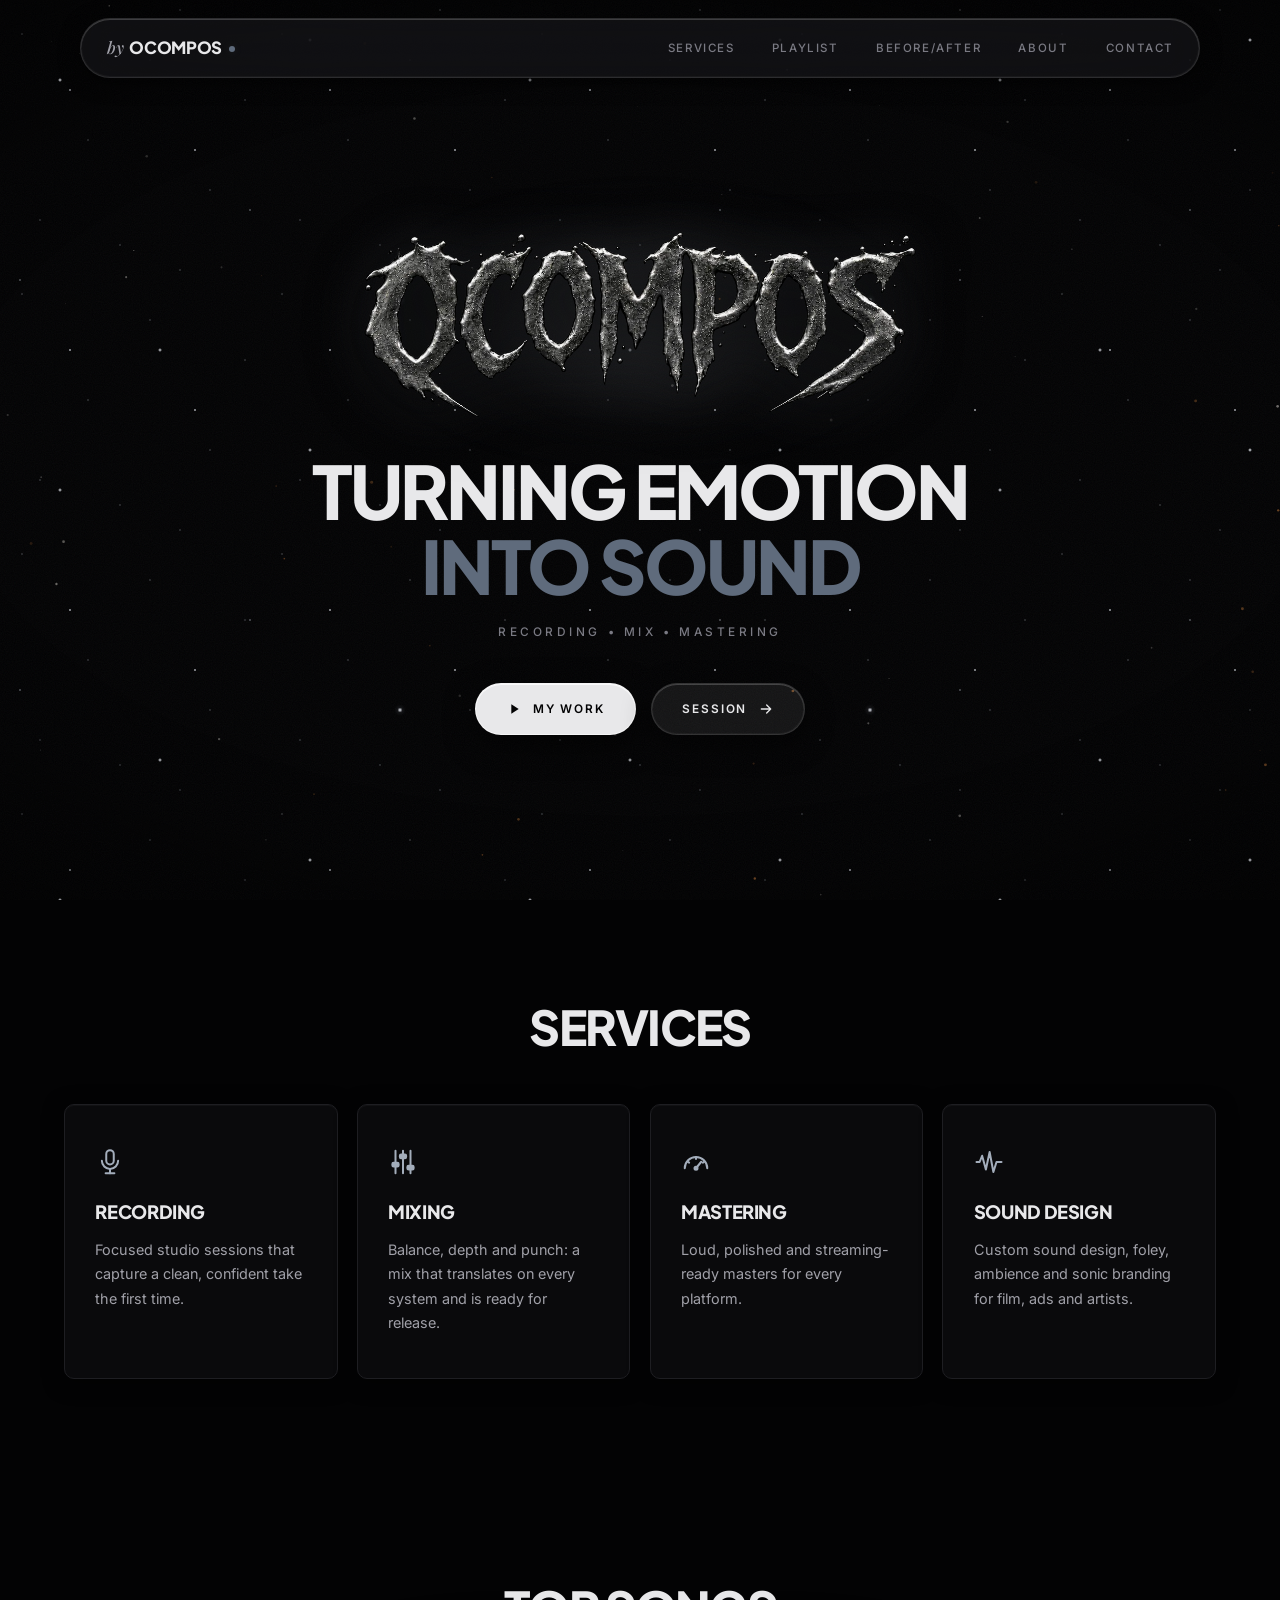
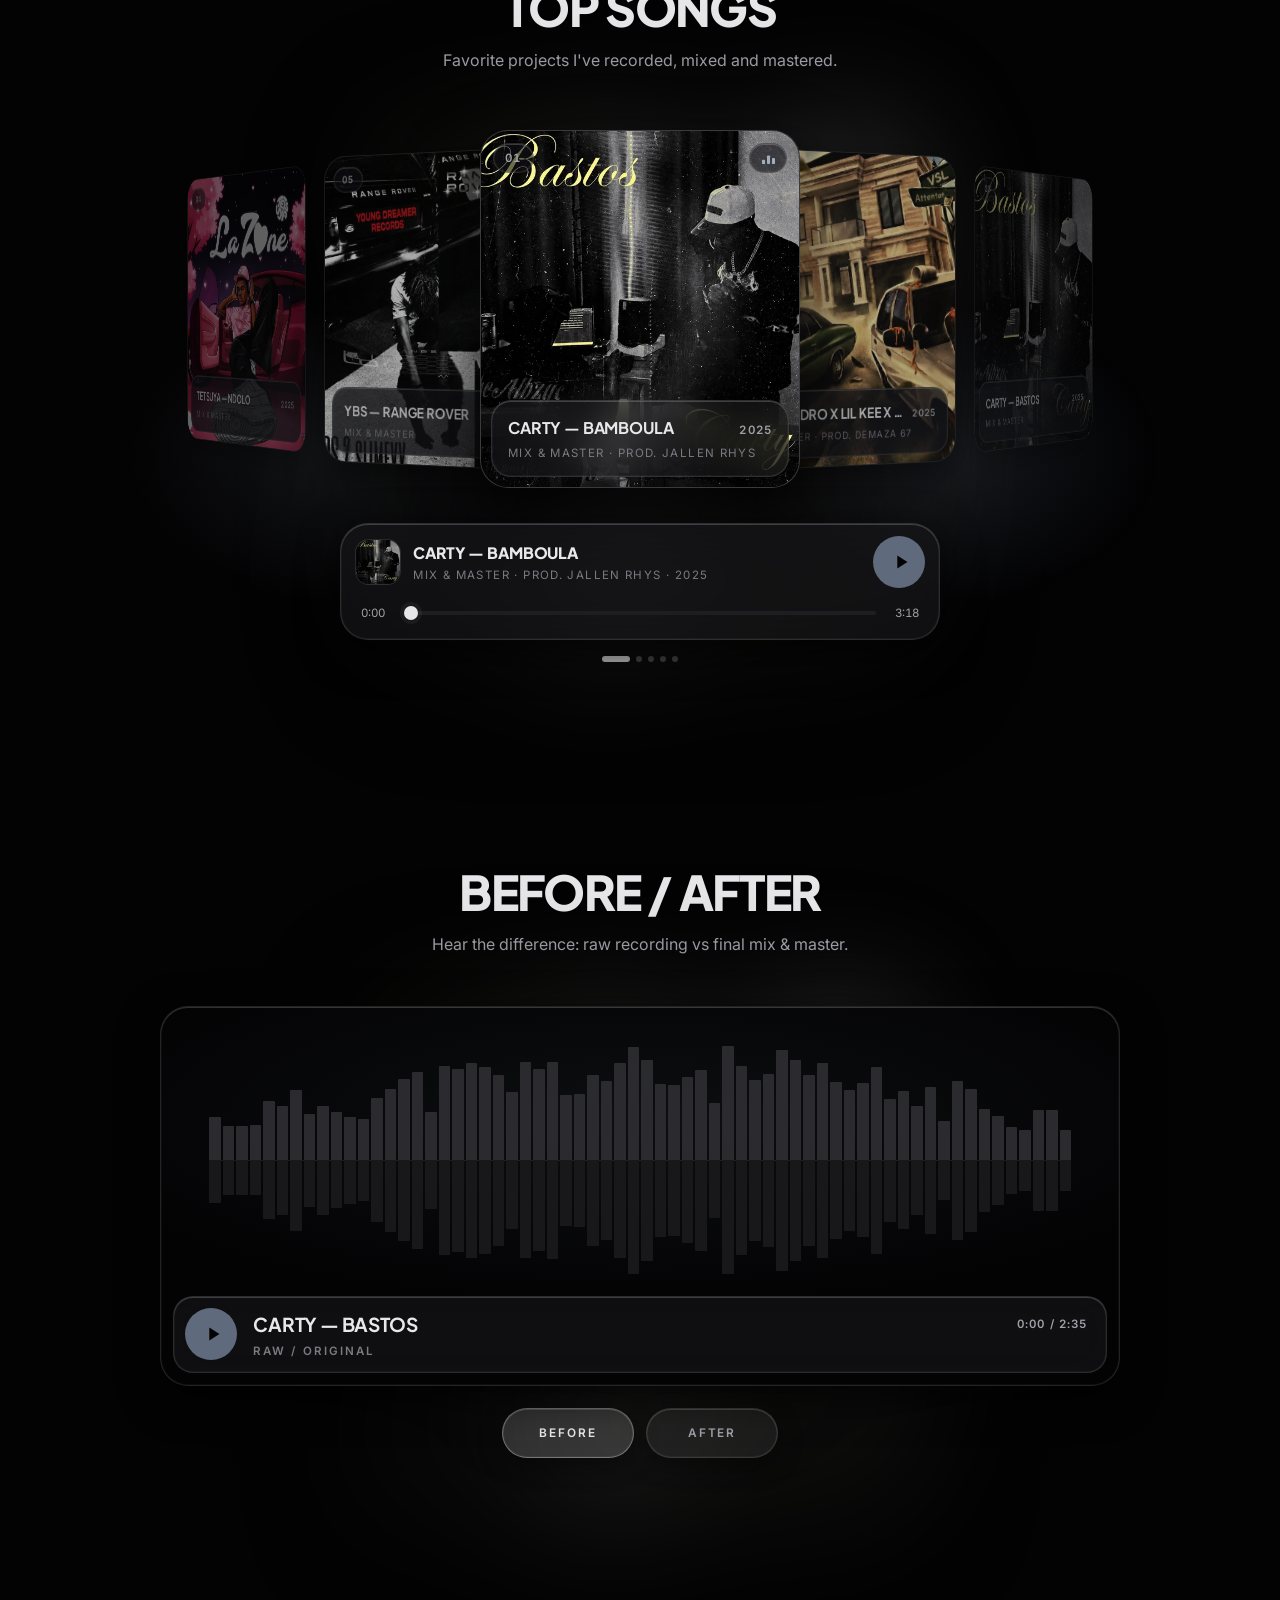
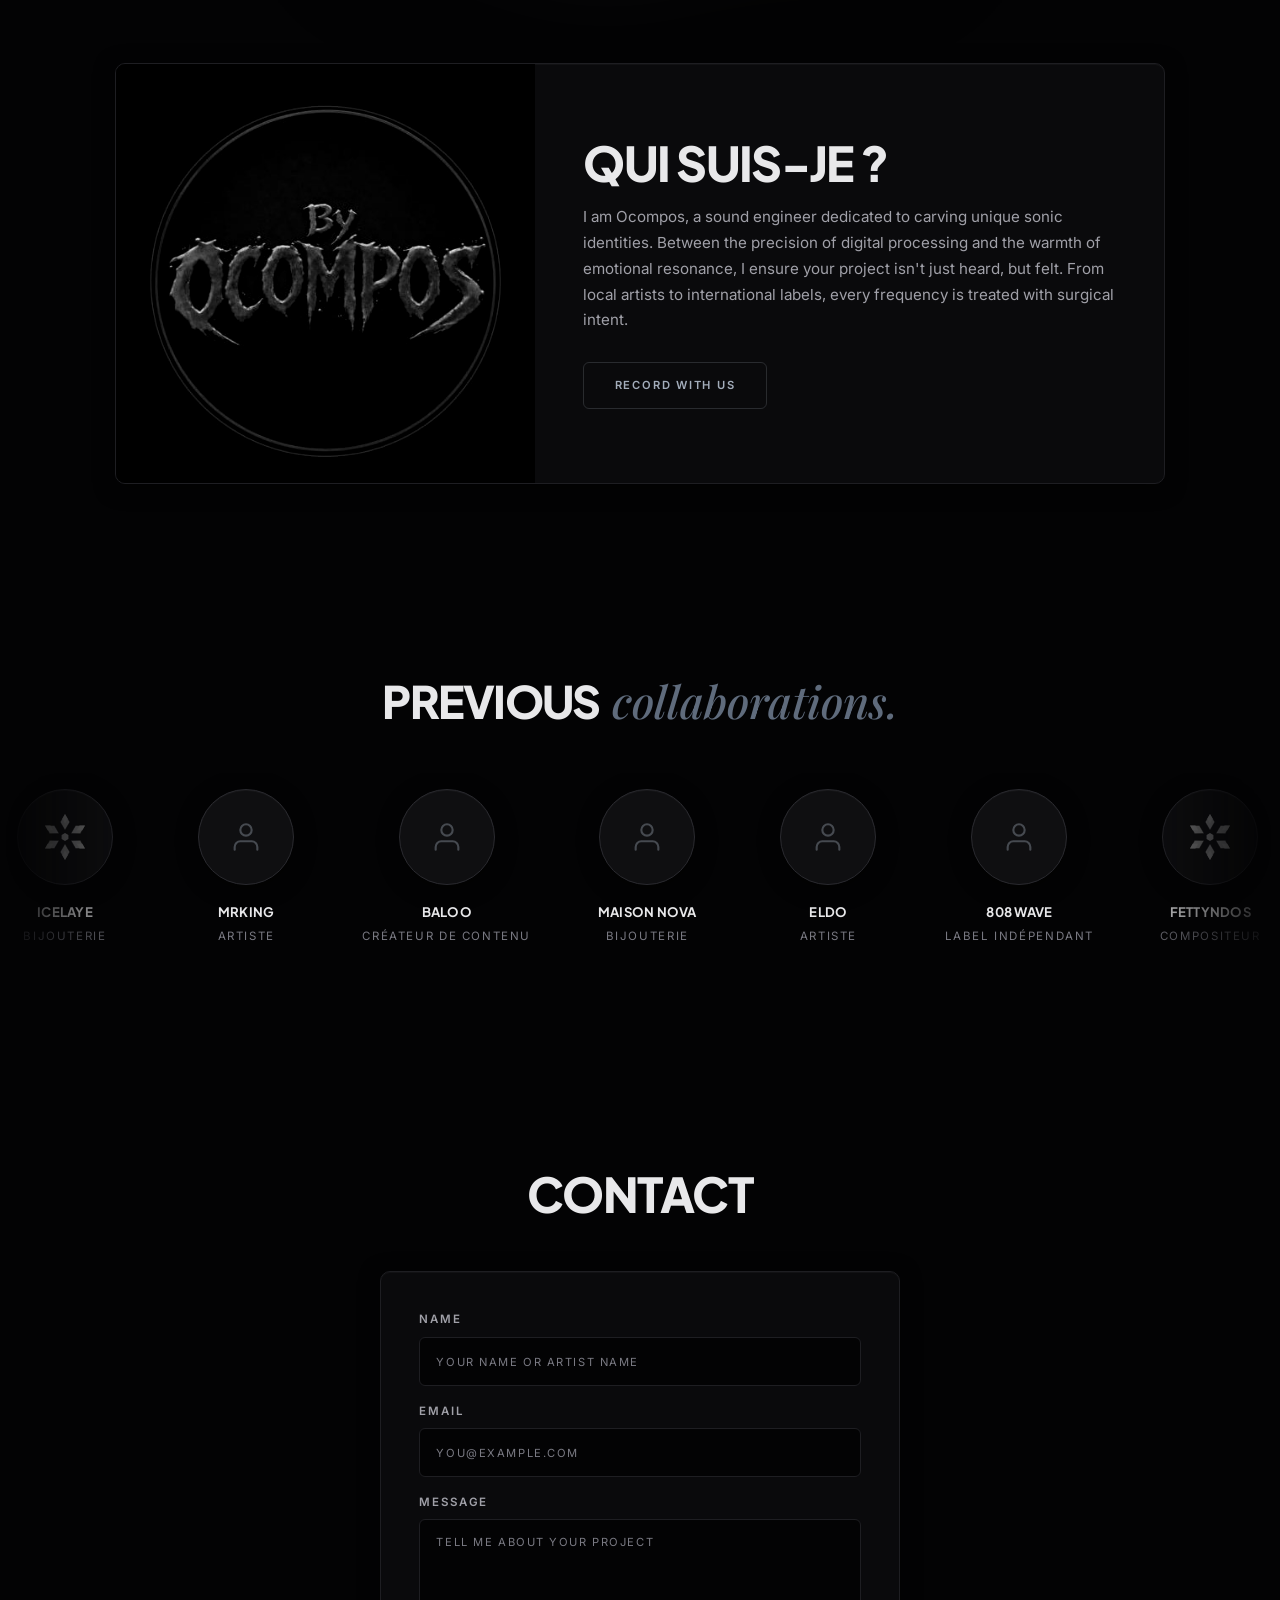
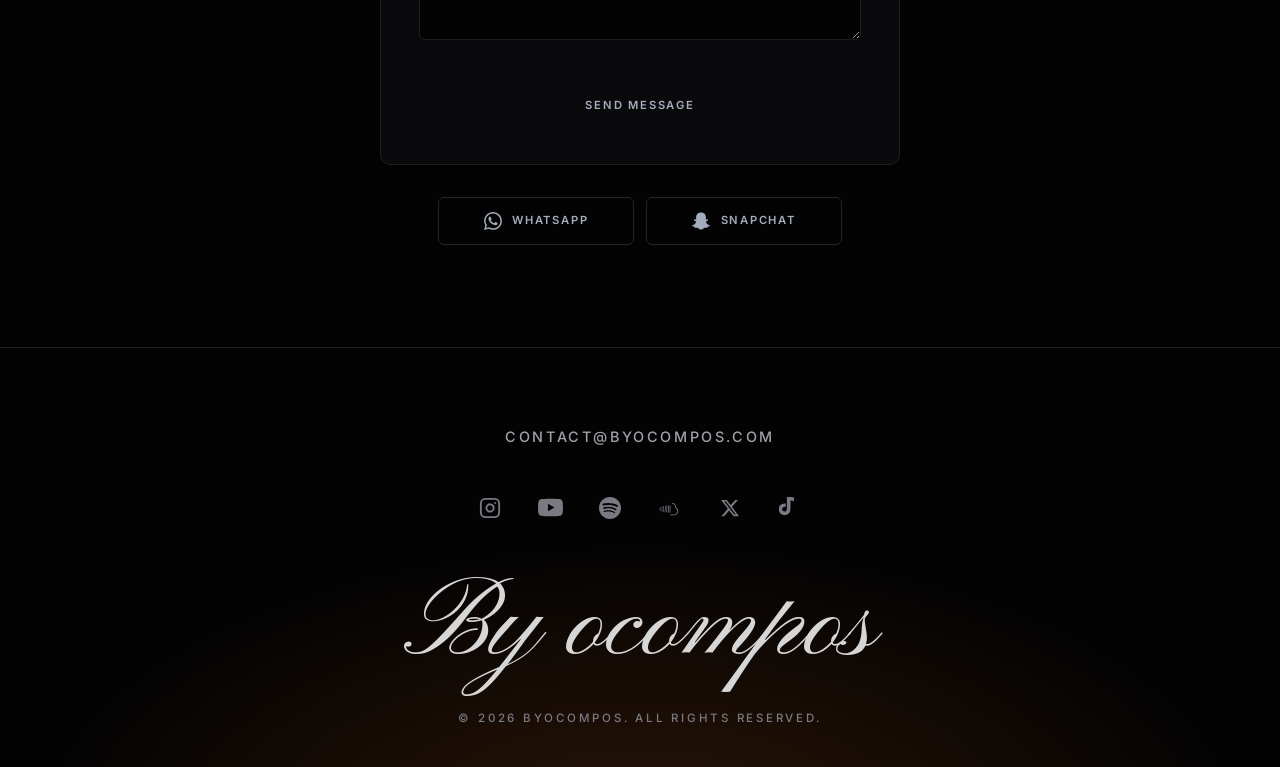
==== commit c01f42ab: "Mobile: fix A/B "after", smoother playlist swipe, lighter covers and audio - A/B: resync the final f" ====
--- a/index.html
+++ b/index.html
@@ -199,7 +199,7 @@
         <ol class="playlist" aria-label="tracks">
           <li>
             <button class="track" type="button" data-audio="resource/audio/carty-bamboula.mp3" data-title="CARTY — BAMBOULA"
-              data-meta="Mix &amp; Master · Prod. Jallen Rhys" data-year="2025" data-cover="resource/covers/carty.jpeg">
+              data-meta="Mix &amp; Master · Prod. Jallen Rhys" data-year="2025" data-cover="resource/covers/carty.webp">
               <span class="track-cover" aria-hidden="true"></span>
               <span class="track-num">01</span>
               <span class="eq" aria-hidden="true"><i></i><i></i><i></i></span>
@@ -213,7 +213,7 @@
           <li>
             <button class="track" type="button" data-audio="resource/audio/attentat.mp3"
               data-title="Slime Sandro x Lil Kee x GGORDO — ATTENTAT"
-              data-meta="Mix &amp; Master · Prod. Demaza 67" data-year="2025" data-cover="resource/covers/attentat.jpeg">
+              data-meta="Mix &amp; Master · Prod. Demaza 67" data-year="2025" data-cover="resource/covers/attentat.webp">
               <span class="track-cover" aria-hidden="true"></span>
               <span class="track-num">02</span>
               <span class="eq" aria-hidden="true"><i></i><i></i><i></i></span>
@@ -226,7 +226,7 @@
           </li>
           <li>
             <button class="track" type="button" data-audio="resource/audio/carty-bastos-after.mp3" data-title="CARTY — BASTOS"
-              data-meta="Mix &amp; Master" data-year="2025" data-cover="resource/covers/carty.jpeg">
+              data-meta="Mix &amp; Master" data-year="2025" data-cover="resource/covers/carty.webp">
               <span class="track-cover" aria-hidden="true"></span>
               <span class="track-num">03</span>
               <span class="eq" aria-hidden="true"><i></i><i></i><i></i></span>
@@ -239,7 +239,7 @@
           </li>
           <li>
             <button class="track" type="button" data-audio="resource/audio/tetsuya-ndolo.mp3" data-title="TETSUYA — NDOLO"
-              data-meta="Mix &amp; Master" data-year="2025" data-cover="resource/covers/tetsuya-ndolo.jpeg">
+              data-meta="Mix &amp; Master" data-year="2025" data-cover="resource/covers/tetsuya-ndolo.webp">
               <span class="track-cover" aria-hidden="true"></span>
               <span class="track-num">04</span>
               <span class="eq" aria-hidden="true"><i></i><i></i><i></i></span>
@@ -252,7 +252,7 @@
           </li>
           <li>
             <button class="track" type="button" data-audio="resource/audio/ybs-range-rover.mp3" data-title="YBS — RANGE ROVER"
-              data-meta="Mix &amp; Master" data-year="2025" data-cover="resource/covers/ybs-range-rover.jpeg">
+              data-meta="Mix &amp; Master" data-year="2025" data-cover="resource/covers/ybs-range-rover.webp">
               <span class="track-cover" aria-hidden="true"></span>
               <span class="track-num">05</span>
               <span class="eq" aria-hidden="true"><i></i><i></i><i></i></span>
@@ -307,7 +307,7 @@
 
         <div class="ab-pair" data-before="resource/audio/carty-bastos-before.mp3"
           data-after="resource/audio/carty-bastos-after.mp3" data-title="CARTY — BASTOS"
-          data-cover="resource/covers/carty.jpeg"></div>
+          data-cover="resource/covers/carty.webp"></div>
 
         <div class="ab-stage">
           <!-- The "artwork" card: mirrored waveform (click to seek) + caption strip with play -->
--- a/style.css
+++ b/style.css
@@ -3188,6 +3188,16 @@
   100% { opacity: 0.6; }
 }
 
+/* Phones: two full-screen layers twinkling forever cost a repaint while
+   scrolling; keep the stars, hold them still. */
+@media (max-width: 768px) {
+  html::before,
+  html::after {
+    animation: none;
+    opacity: 0.75;
+  }
+}
+
 /* Canvas particles from script.js now layer on top of the CSS stars */
 #starfield {
   opacity: 0.9;
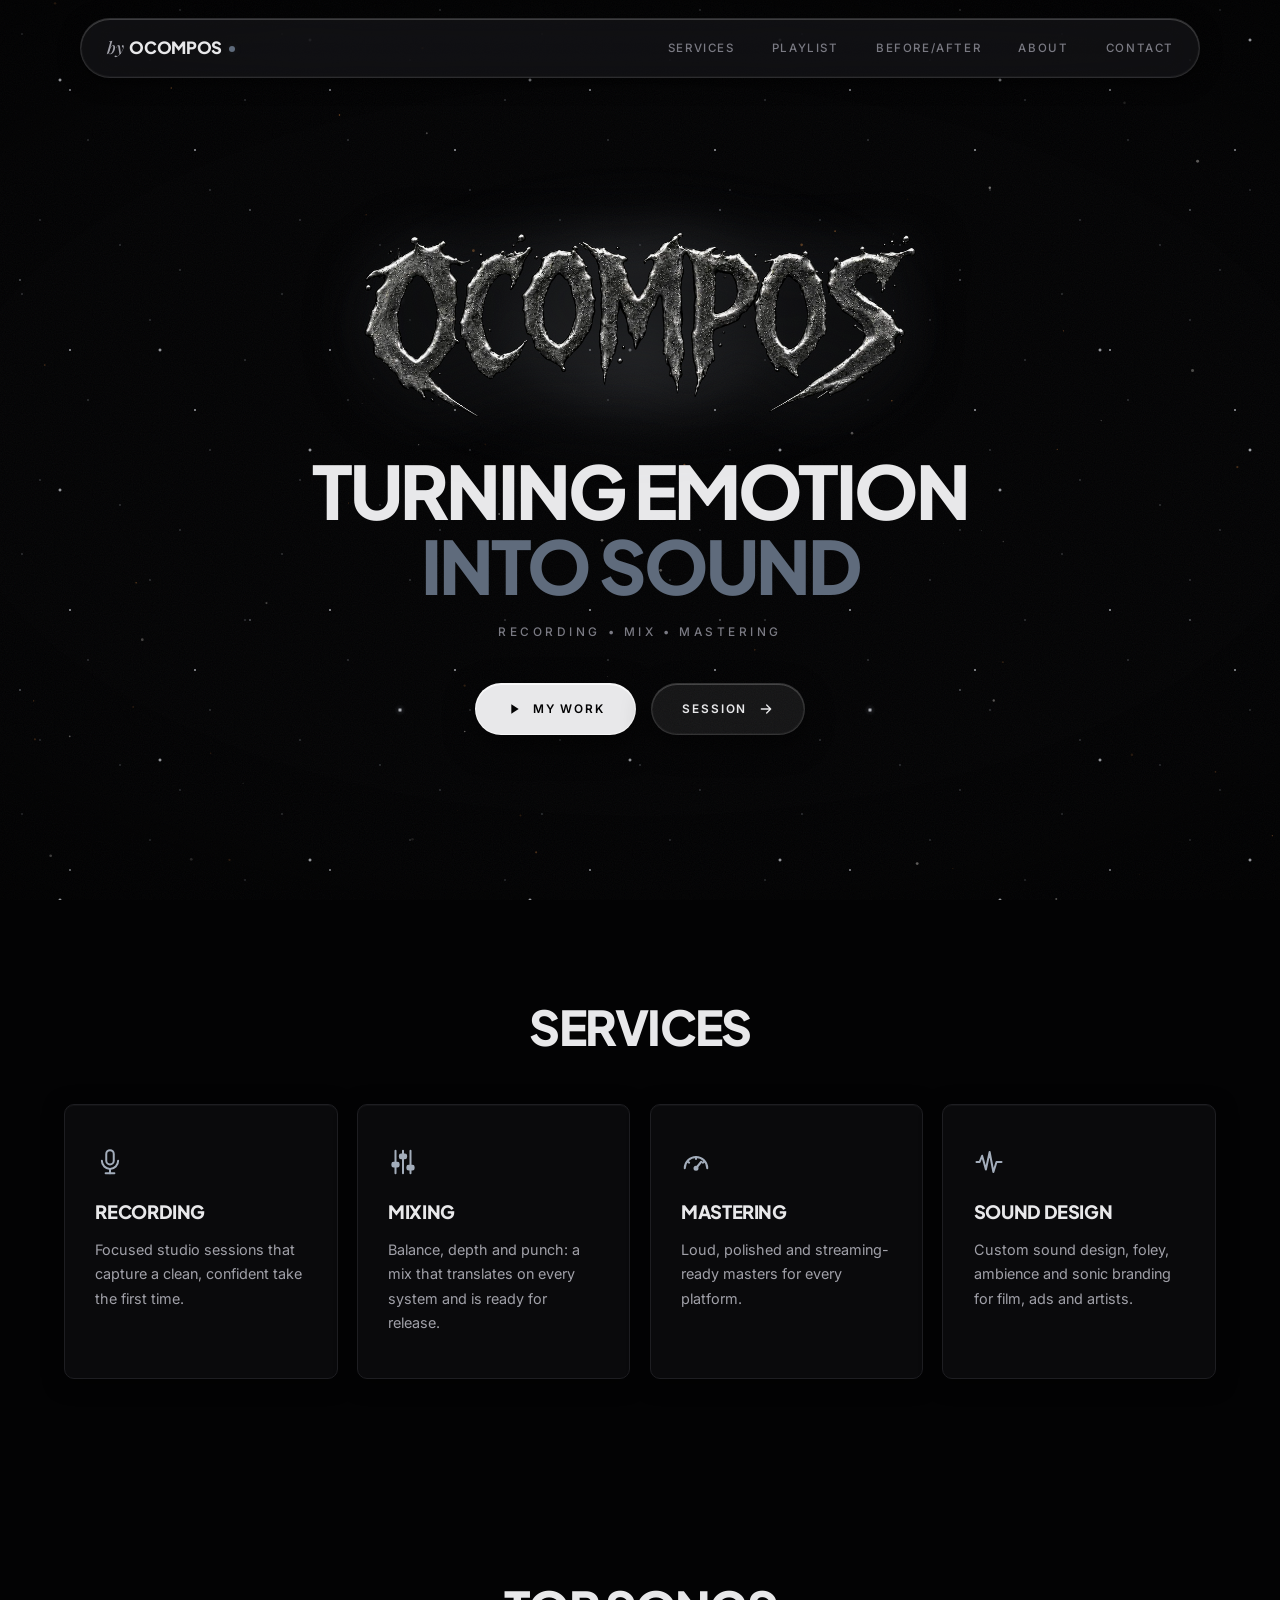
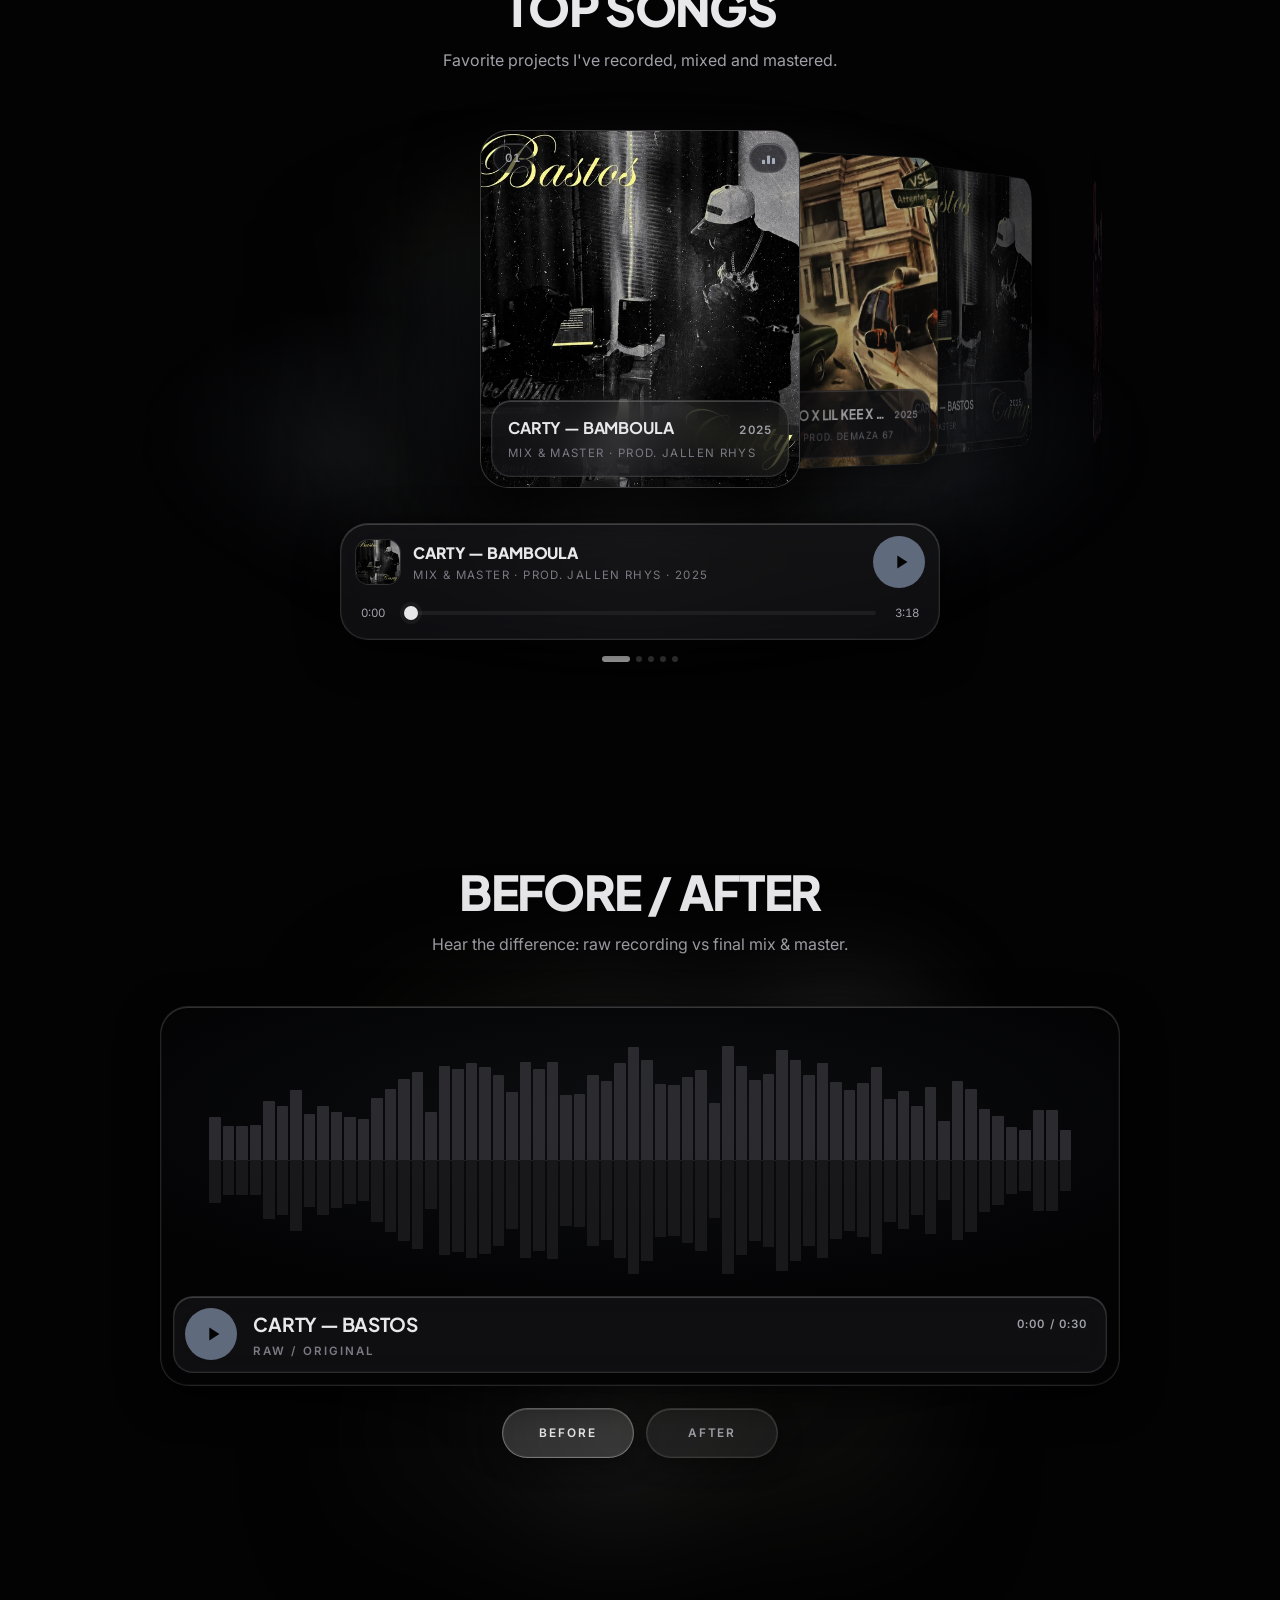
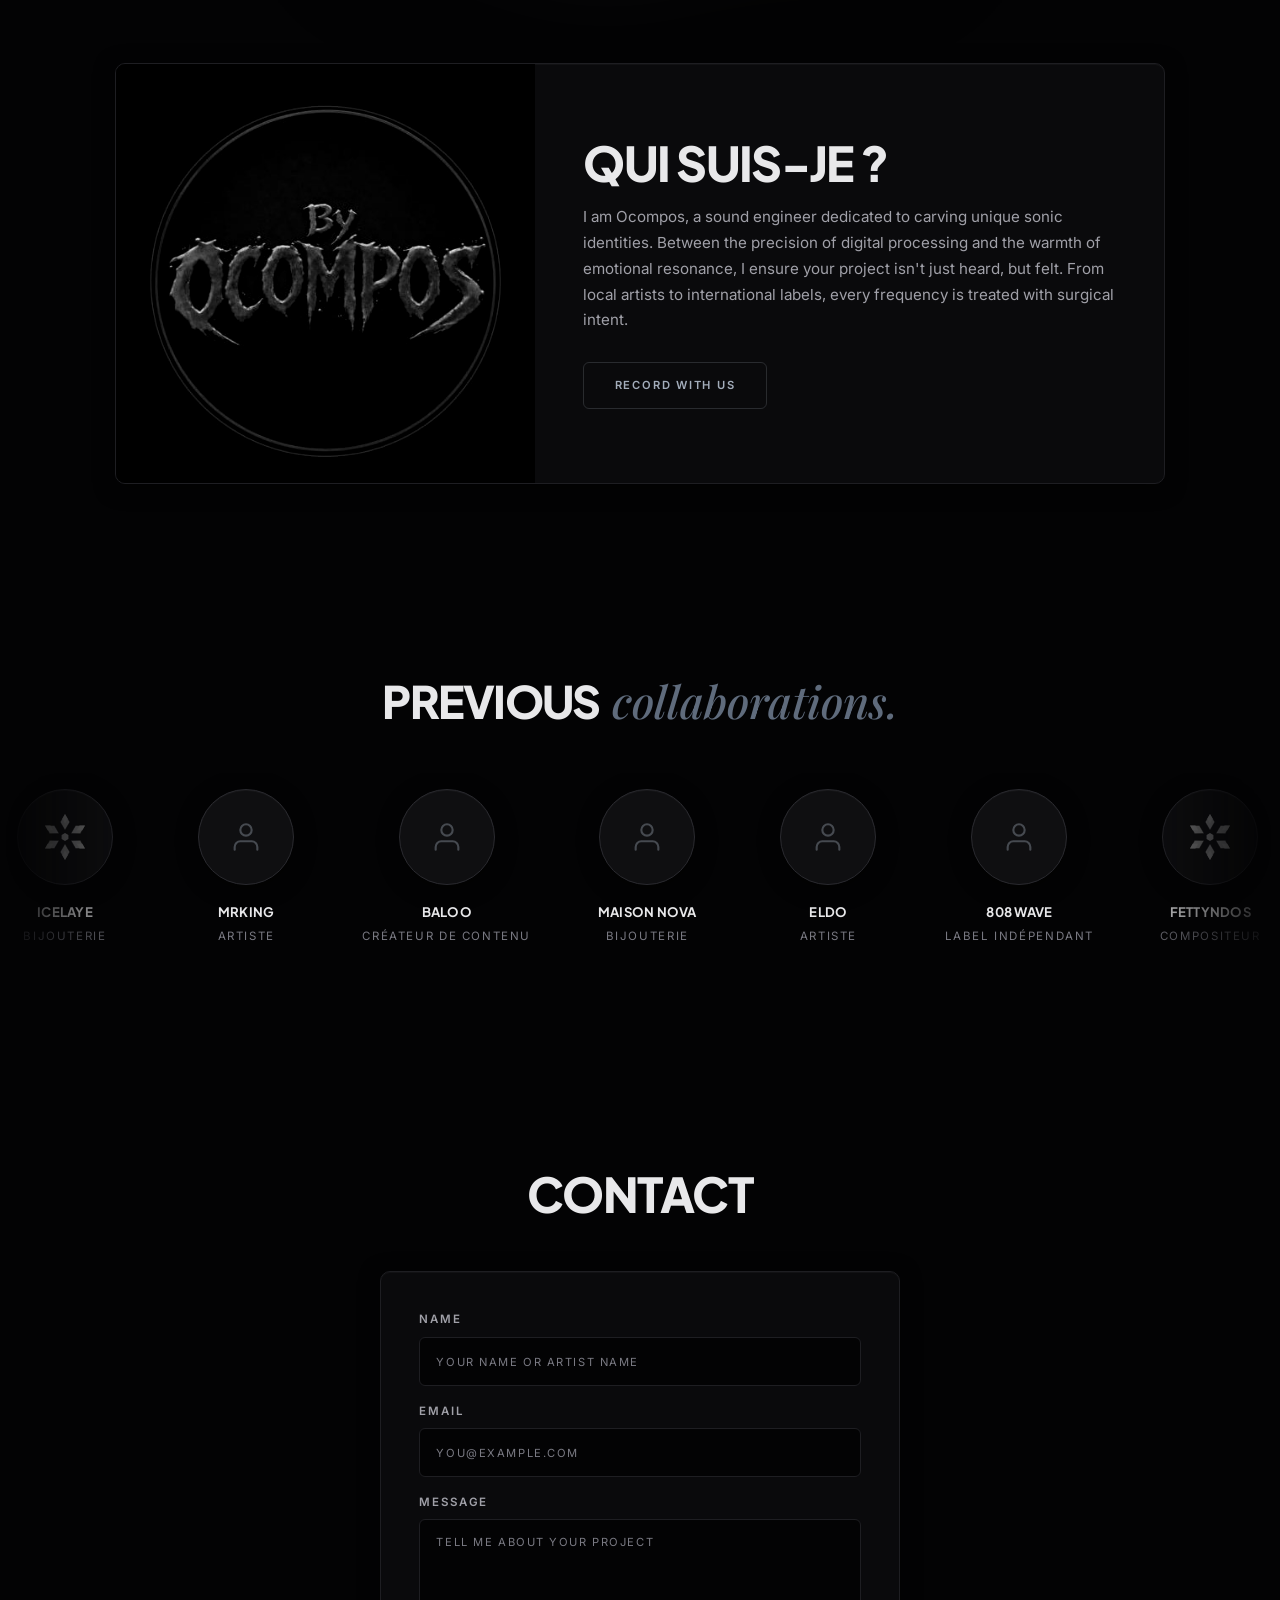
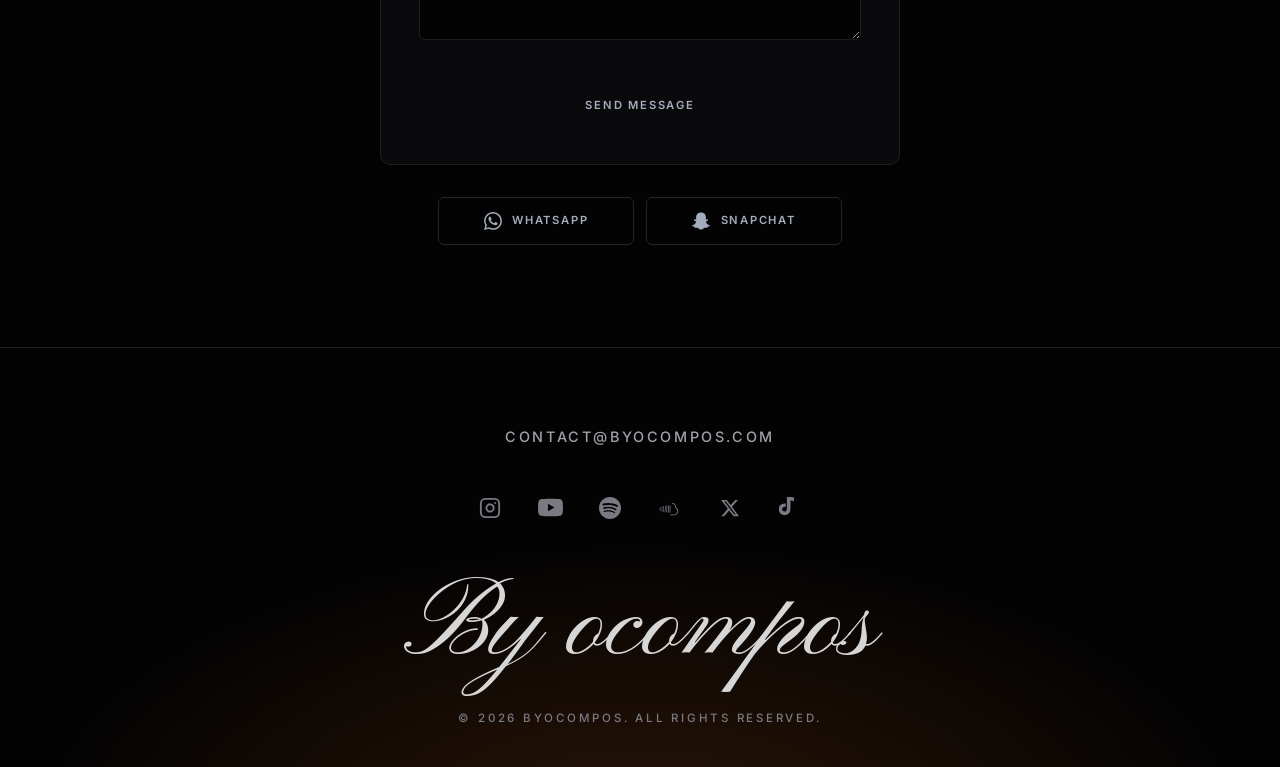
==== commit baf3355e: "Before/After: use 30-second clips Both sides use the same first 30 seconds (1s fade-out) so the A/B " ====
--- a/index.html
+++ b/index.html
@@ -305,8 +305,8 @@
         <!-- Glass pill chips, one per comparison track (built by script.js). -->
         <div class="ab-tabs" role="tablist" aria-label="comparison tracks"></div>
 
-        <div class="ab-pair" data-before="resource/audio/carty-bastos-before.mp3"
-          data-after="resource/audio/carty-bastos-after.mp3" data-title="CARTY — BASTOS"
+        <div class="ab-pair" data-before="resource/audio/carty-bastos-before-30s.mp3"
+          data-after="resource/audio/carty-bastos-after-30s.mp3" data-title="CARTY — BASTOS"
           data-cover="resource/covers/carty.webp"></div>
 
         <div class="ab-stage">
--- a/style.css
+++ b/style.css
@@ -1552,6 +1552,10 @@
   inset: -2rem 0 -1rem;
   z-index: -1;
   pointer-events: none;
+  /* Fade the glow out before the edges so it never shows as a hard-edged
+     box where the player clips it (iOS Safari clips both axes). */
+  -webkit-mask-image: radial-gradient(closest-side, #000 55%, transparent);
+  mask-image: radial-gradient(closest-side, #000 55%, transparent);
   background:
     radial-gradient(38% 48% at 50% 38%, rgba(95, 107, 124, 0.30), transparent 70%),
     radial-gradient(26% 36% at 22% 62%, rgba(163, 173, 187, 0.10), transparent 70%),
@@ -1568,55 +1572,74 @@
   transform: translateX(-50%);
   filter: blur(70px) saturate(140%);
   opacity: 0.45;
-}
-
-/* --- Carousel --- */
+  transition: opacity 0.7s ease;
+  animation: ambient-in 0.7s ease;
+}
+
+/* The outgoing cover fades while the new one fades in. */
+.player-ambient img.is-out {
+  opacity: 0;
+}
+
+@keyframes ambient-in {
+  from { opacity: 0; }
+}
+
+/* --- Carousel: a native horizontal scroller with snap points, so swipes
+   get the phone's own momentum. Cards overlap (negative margin) and
+   script.js tilts each by its distance from the centre (--offset / --abs). --- */
 .playlist {
   --card-w: clamp(230px, 28vw, 320px);
   position: relative;
-  height: calc(var(--card-w) * 1.12);
-  margin: 0 auto;
-  padding: 0;
+  display: flex;
+  align-items: flex-start;
+  /* Side padding lets the first and last cards reach the centre; the
+     vertical padding keeps card shadows from being clipped. */
+  padding: 1.25rem calc(50% - var(--card-w) / 2) 3rem;
+  margin: -1.25rem 0 -3rem;
   list-style: none;
+  overflow-x: auto;
+  overflow-y: hidden;
+  scroll-snap-type: x mandatory;
+  overscroll-behavior-x: contain;
+  scrollbar-width: none;
   perspective: 1600px;
-  touch-action: pan-y;           /* horizontal swipes are ours; vertical scroll stays native */
+  cursor: grab;
+  /* Side cards fade out at the edges instead of being cut off. */
+  -webkit-mask-image: linear-gradient(90deg, transparent, #000 10%, #000 90%, transparent);
+  mask-image: linear-gradient(90deg, transparent, #000 10%, #000 90%, transparent);
+}
+
+.playlist::-webkit-scrollbar {
+  display: none;
 }
 
 .playlist > li {
   --offset: 0;
   --abs: 0;
-  position: absolute;
-  top: 0;
-  left: 50%;
-  width: var(--card-w);
-  margin-left: calc(var(--card-w) / -2);
-  /* Neighbours slide out, turn away from the centre and recede. */
+  position: relative;
+  flex: 0 0 var(--card-w);
+  margin-right: calc(var(--card-w) * -0.38);
+  scroll-snap-align: center;
+  /* Neighbours turn away from the centre and recede. The push back in Z
+     keeps a turned card's near edge behind the centre card: Safari sorts
+     3D-transformed cards by depth and ignores the z-index set in script.js. */
   transform:
-    translateX(calc(var(--offset) * 62%))
+    translateZ(calc(var(--abs) * -160px))
     rotateY(calc(var(--offset) * 24deg))
-    scale(calc(1 - var(--abs) * 0.12));
+    scale(calc(1 - var(--abs) * 0.03));
   opacity: calc(1 - var(--abs) * 0.3);
-  transition: transform 0.75s cubic-bezier(0.22, 1, 0.36, 1), opacity 0.6s ease;
   will-change: transform;
 }
 
-/* While a finger / mouse drags the carousel, cards follow it 1:1. */
-.playlist {
-  cursor: grab;
-}
-
+.playlist > li:last-child {
+  margin-right: 0;
+}
+
+/* Mouse drag on desktop: snapping waits until the button is released. */
 .playlist.is-dragging {
   cursor: grabbing;
-}
-
-.playlist.is-dragging > li {
-  transition: none;
-}
-
-.playlist > li.is-far {
-  opacity: 0;
-  visibility: hidden;
-  pointer-events: none;
+  scroll-snap-type: none;
 }
 
 /* --- Card --- */
@@ -2927,6 +2950,19 @@
     --card-w: min(64vw, 280px);
   }
 
+  /* Phones: the cover glow fills the space behind the cards instead of a
+     small smudge in the middle. */
+  .player-ambient img {
+    top: 0;
+    width: 120%;
+    filter: blur(55px) saturate(150%);
+    opacity: 0.6;
+  }
+
+  .player-ambient img.is-out {
+    opacity: 0;
+  }
+
   .ab-opt {
     flex: 1;
     min-width: 0;
